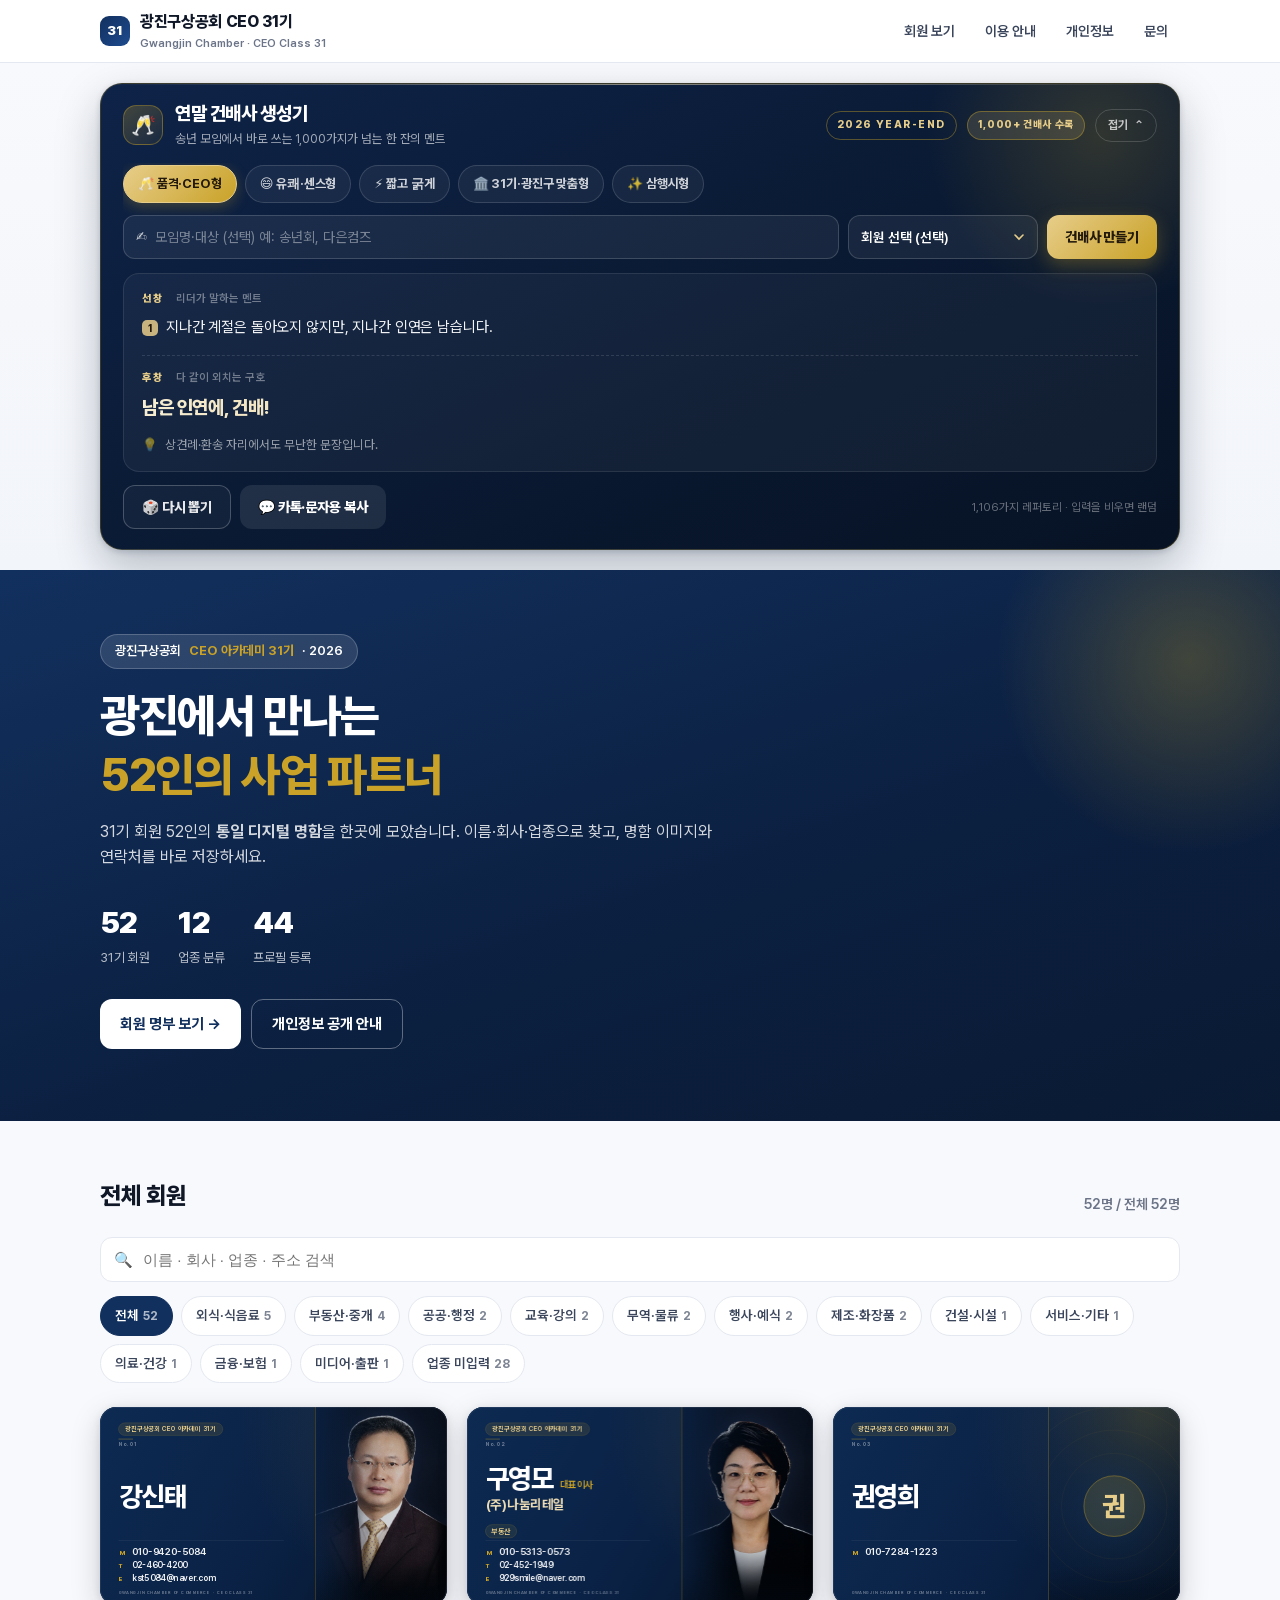
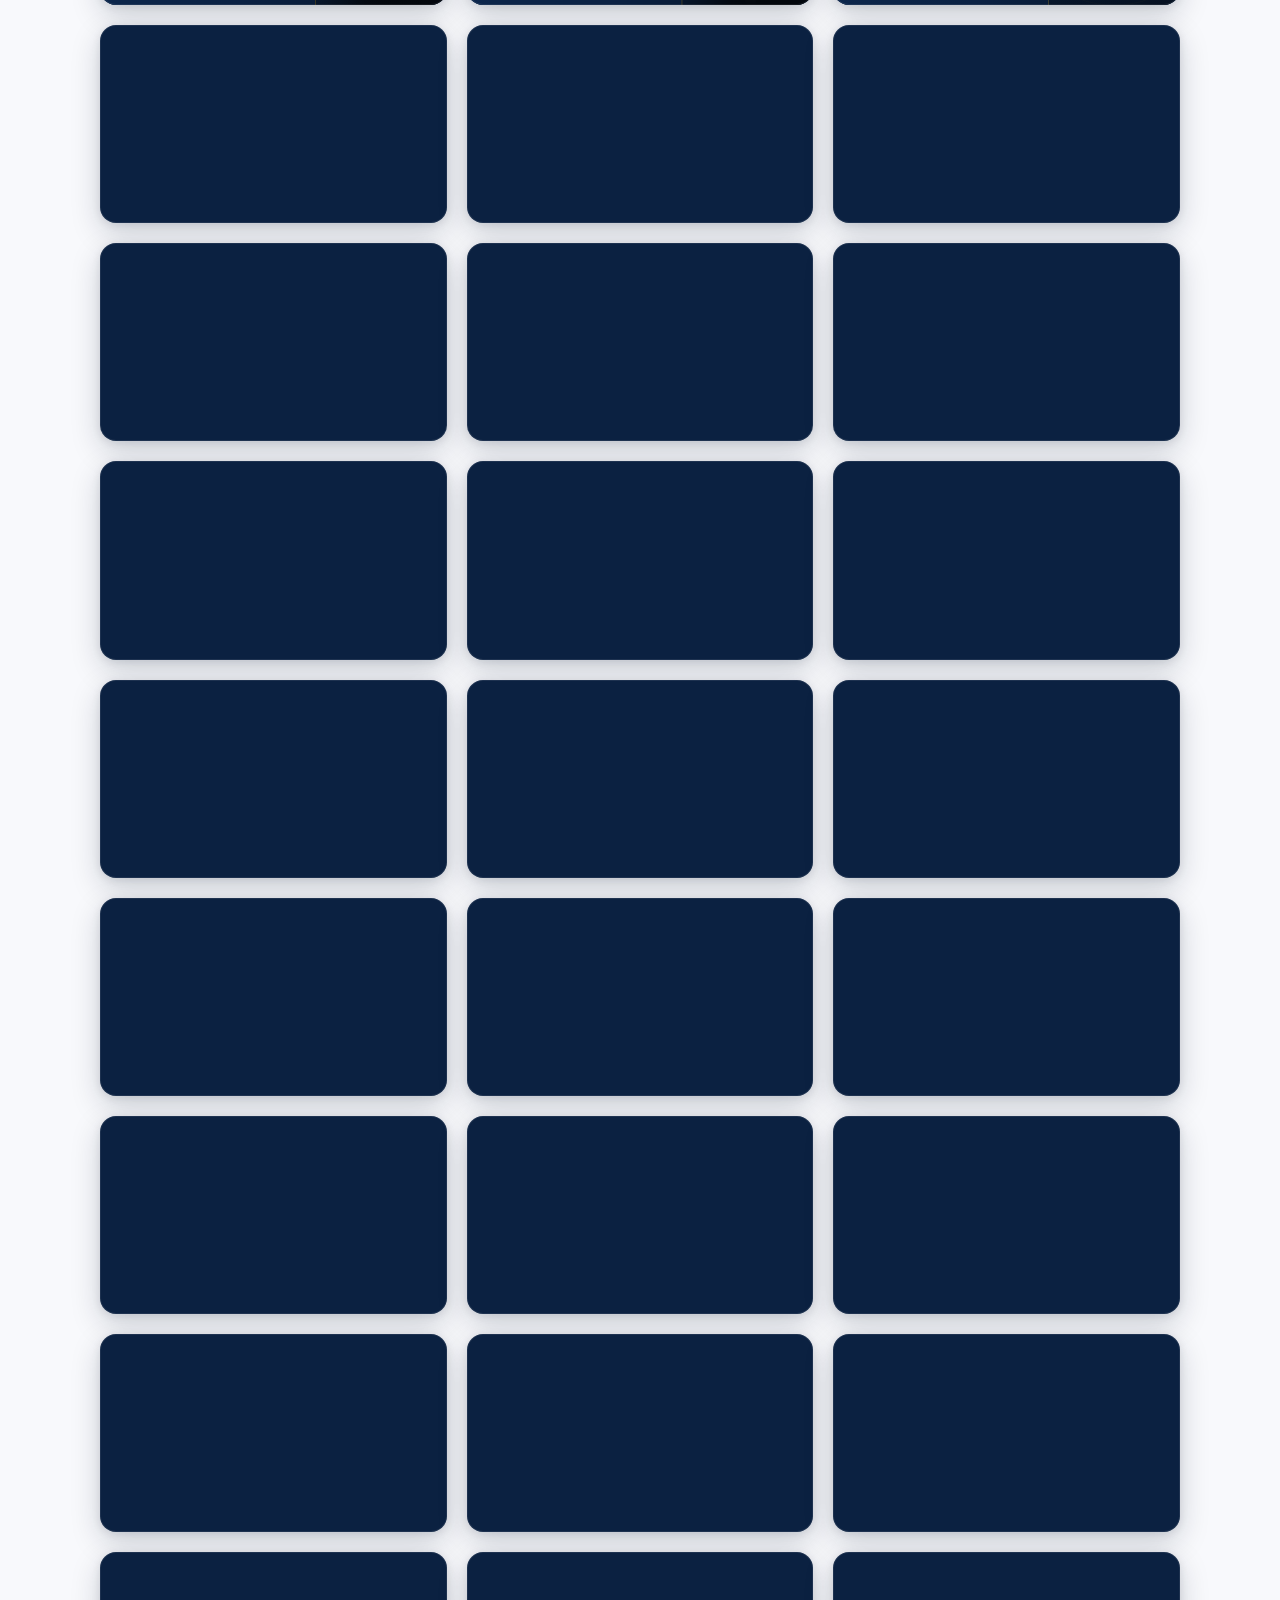
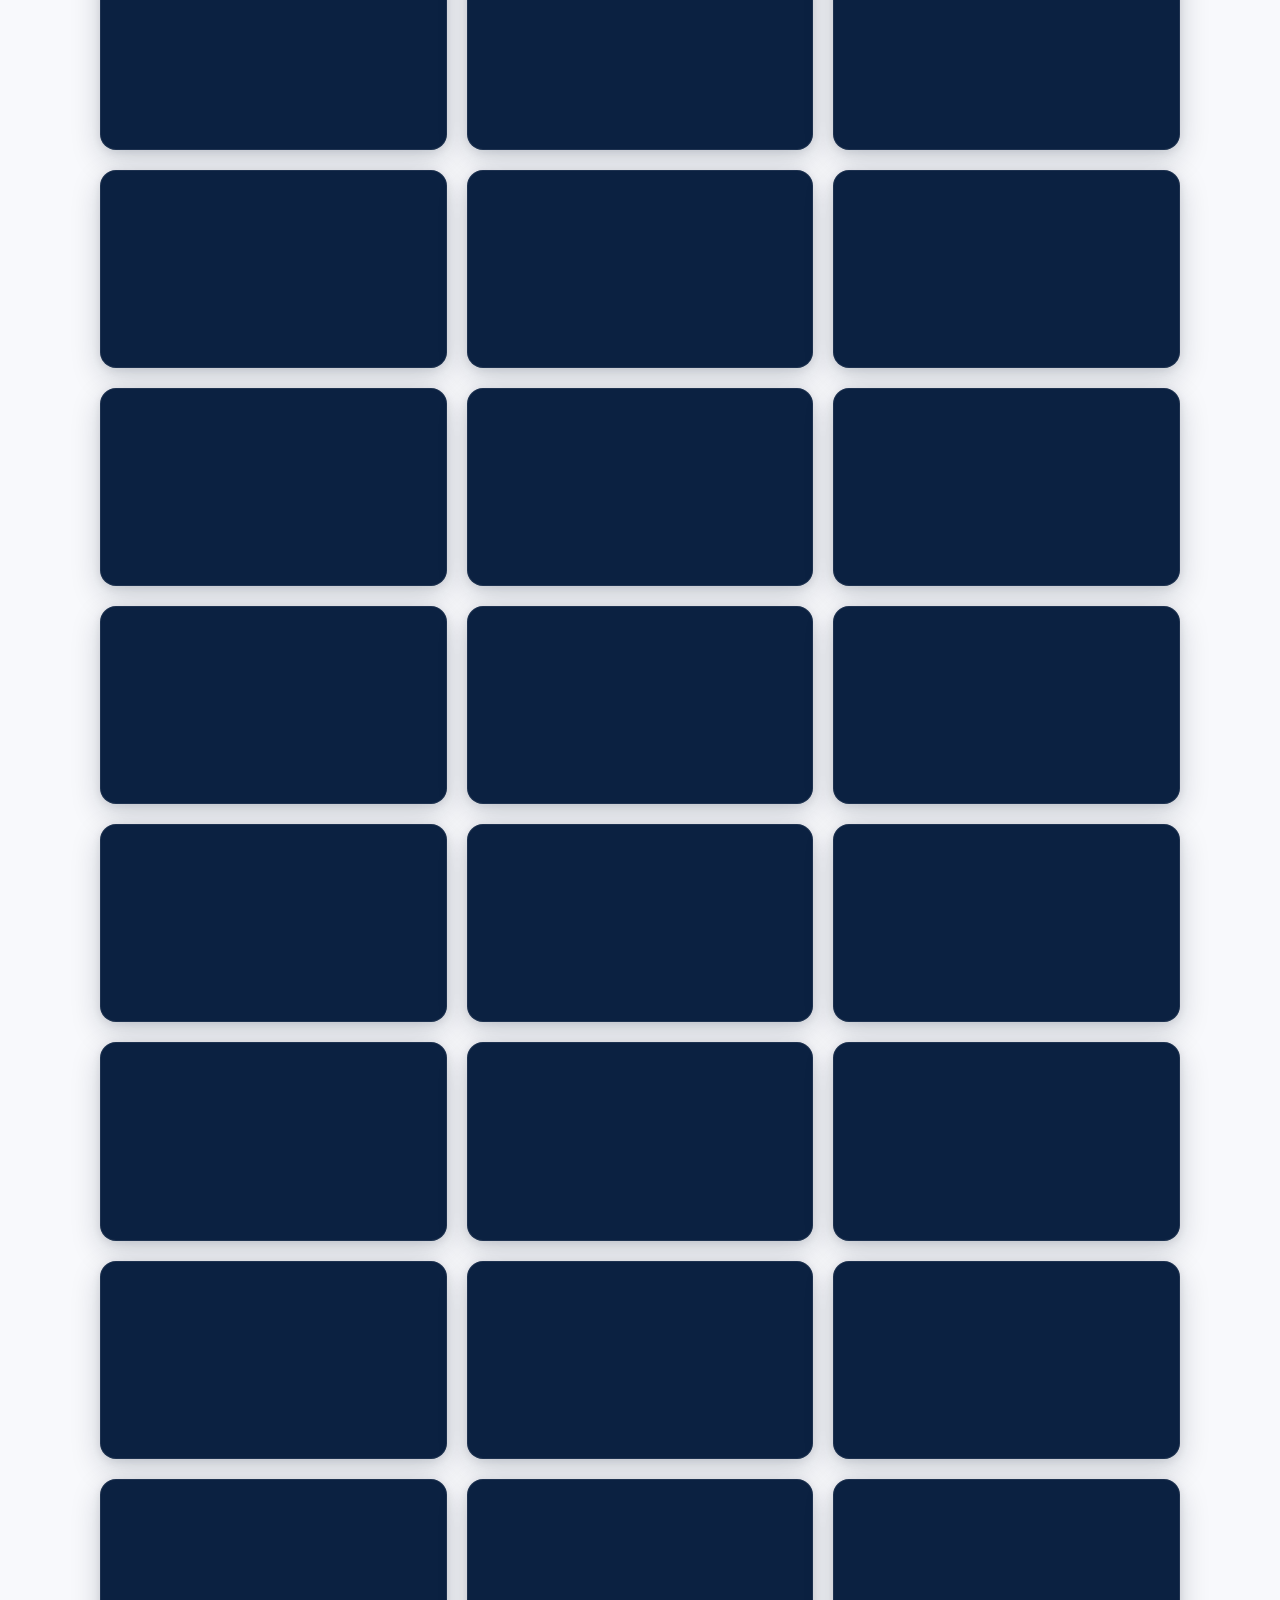
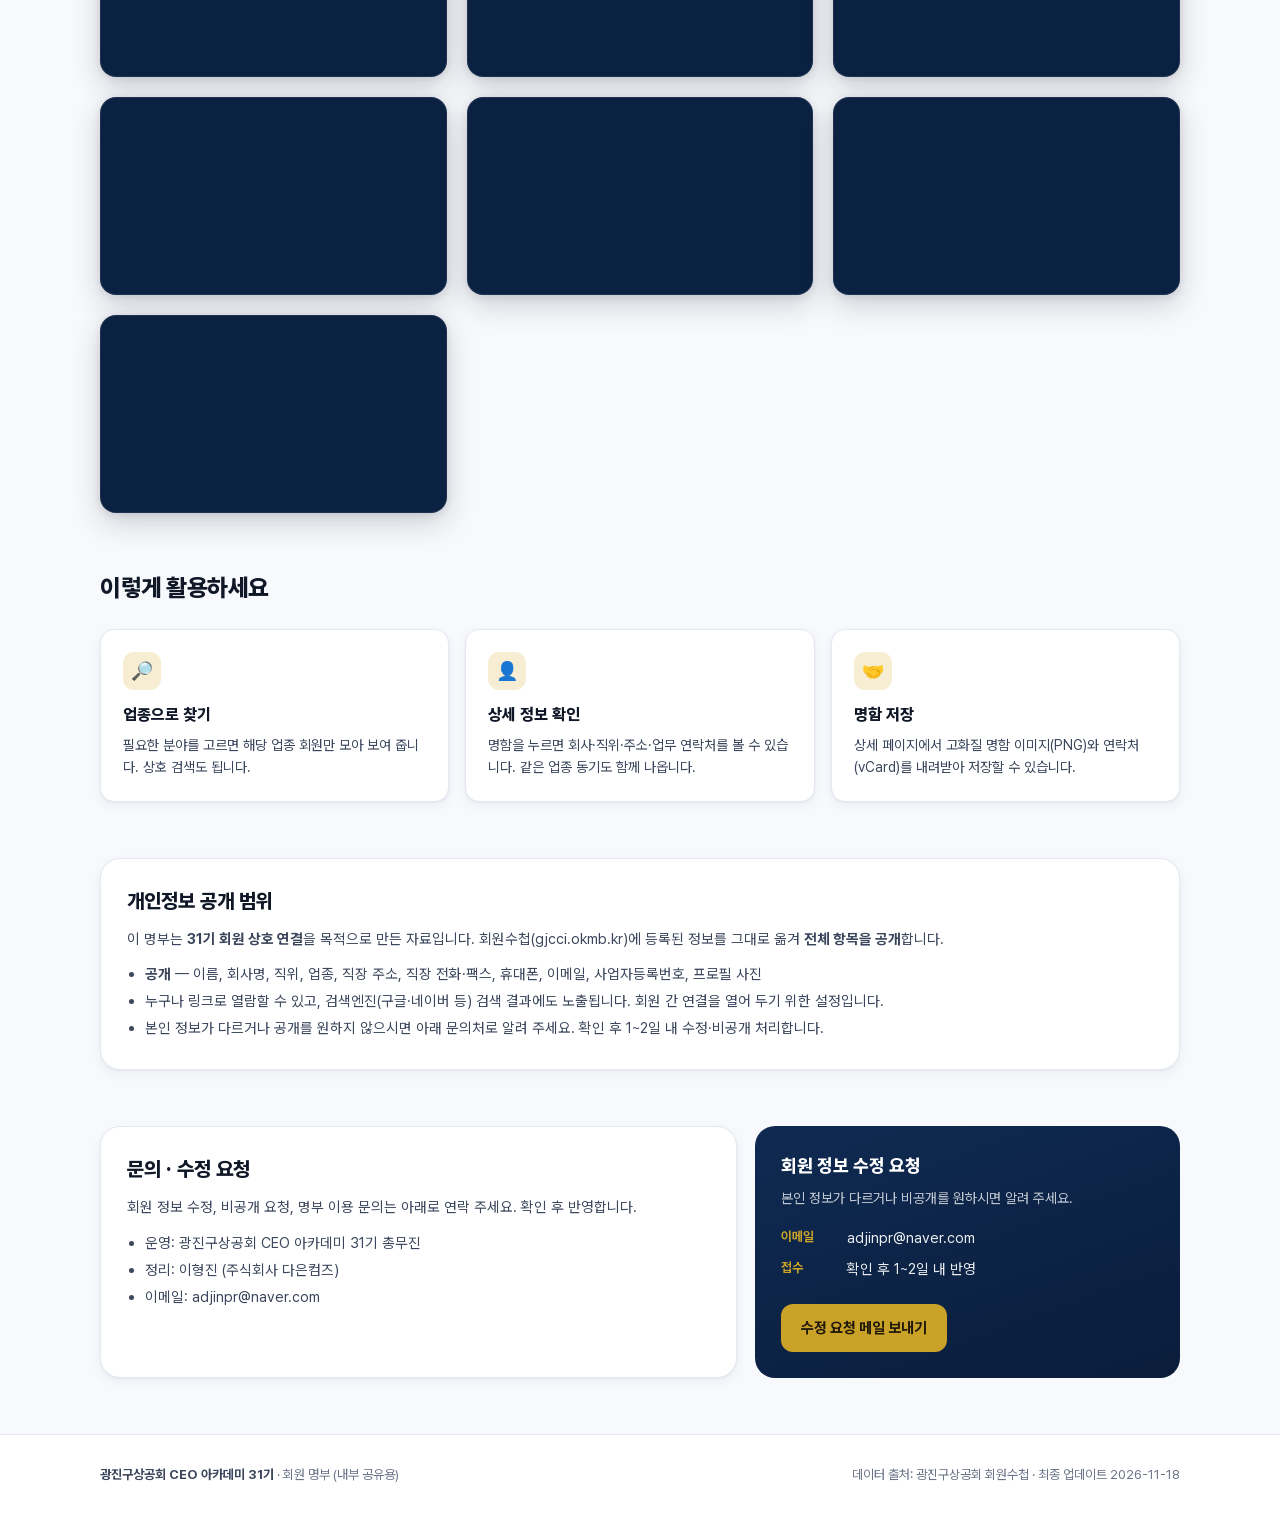
==== index.html @ 8fb91785 "건배사 1,106종: 모임명·회원명 템플릿 68종 보강, 입력 시 이름이 실제로 녹아들도록 선택 로직 개선" ====
<!DOCTYPE html>
<html lang="ko">
<head>
<meta charset="utf-8" />
<meta name="viewport" content="width=device-width, initial-scale=1" />
<title>광진구상공회 CEO 31기 회원 명부</title>
<meta name="description" content="광진구상공회 CEO 아카데미 31기 52인 회원 디지털 명함. 이름·회사·업종으로 사업 파트너를 찾고 명함 이미지·연락처를 저장하세요." />
<meta property="og:type" content="website" />
<meta property="og:title" content="광진구상공회 CEO 31기 회원 명부" />
<meta property="og:description" content="광진에서 만나는 52인의 사업 파트너 · 광진구상공회 CEO 아카데미 31기" />
<link rel="stylesheet" href="assets/css/style.css" />
<link rel="preload" href="assets/fonts/Pretendard-31.woff2" as="font" type="font/woff2" crossorigin />
</head>
<body>

<header class="topbar">
  <div class="container topbar-inner">
    <a class="brand" href="index.html">
      <span class="brand-mark">31</span>
      <span>광진구상공회 CEO 31기<small>Gwangjin Chamber · CEO Class 31</small></span>
    </a>
    <nav class="topnav">
      <a href="#members">회원 보기</a>
      <a href="#how">이용 안내</a>
      <a href="#privacy">개인정보</a>
      <a href="#contact">문의</a>
    </nav>
  </div>
</header>

<section class="gt-section" id="toastLab">
  <div class="container">
    <div class="gt-card">
      <div class="gt-top">
        <div class="gt-title">
          <span class="gt-ico" aria-hidden="true">🥂</span>
          <div>
            <h2>연말 건배사 생성기</h2>
            <p>송년 모임에서 바로 쓰는 1,000가지가 넘는 한 잔의 멘트</p>
          </div>
        </div>
        <div class="gt-top-right">
          <span class="gt-badge gt-badge-year">2026 YEAR-END</span>
          <span class="gt-badge gt-badge-count" id="gtBadge">1,000+ 건배사 수록</span>
          <button type="button" class="gt-toggle" id="gtToggle" aria-expanded="true" aria-controls="gtBody"><span>접기</span> ⌃</button>
        </div>
      </div>
      <div class="gt-body" id="gtBody">
        <div class="gt-chips" id="gtStyles" role="group" aria-label="건배사 스타일"></div>
        <div class="gt-form">
          <label class="gt-input">
            <span class="gt-ico-sm" aria-hidden="true">✍️</span>
            <input id="gtTarget" type="text" maxlength="24" placeholder="모임명·대상 (선택) 예: 송년회, 다은컴즈" />
          </label>
          <select id="gtMember" aria-label="회원 선택 (선택)"></select>
          <button type="button" class="gt-btn gt-btn-main" id="gtGo">건배사 만들기</button>
        </div>
        <div class="gt-result" id="gtResult" aria-live="polite"></div>
        <div class="gt-actions">
          <button type="button" class="gt-btn gt-btn-line" id="gtAgain">🎲 다시 뽑기</button>
          <button type="button" class="gt-btn gt-btn-ghost" id="gtCopy">💬 카톡·문자용 복사</button>
          <span class="gt-count">1,100+가지 레퍼토리 · 입력을 비우면 랜덤</span>
        </div>
      </div>
    </div>
  </div>
</section>

<section class="hero">
  <div class="container hero-inner">
    <div class="hero-badge">광진구상공회 <b>CEO 아카데미 31기</b> · 2026</div>
    <h1>광진에서 만나는<br /><em>52인의 사업 파트너</em></h1>
    <p class="lead">31기 회원 52인의 <b>통일 디지털 명함</b>을 한곳에 모았습니다. 이름·회사·업종으로 찾고, 명함 이미지와 연락처를 바로 저장하세요.</p>
    <div class="hero-stats">
      <div class="hero-stat"><div class="num" id="statTotal">52</div><div class="lab">31기 회원</div></div>
      <div class="hero-stat"><div class="num" id="statCats">12</div><div class="lab">업종 분류</div></div>
      <div class="hero-stat"><div class="num" id="statPhoto">44</div><div class="lab">프로필 등록</div></div>
    </div>
    <div class="hero-cta">
      <a class="btn btn-primary" href="#members">회원 명부 보기 →</a>
      <a class="btn btn-ghost" href="#privacy">개인정보 공개 안내</a>
    </div>
  </div>
</section>

<main>
  <section class="section" id="members">
    <div class="container">
      <div class="section-h">
        <h2>전체 회원</h2>
        <div class="meta" id="resultCount">52명</div>
      </div>
      <div class="tools">
        <div class="search-row">
          <div class="search-box">
            <span class="ico">🔍</span>
            <input id="search" type="search" placeholder="이름 · 회사 · 업종 · 주소 검색" autocomplete="off" />
          </div>
        </div>
        <div class="chips" id="cats"></div>
      </div>
      <div class="grid" id="grid"></div>
    </div>
  </section>

  <section class="section" id="how" style="padding-top:0">
    <div class="container">
      <div class="section-h"><h2>이렇게 활용하세요</h2></div>
      <div class="tiles">
        <div class="tile">
          <div class="ico">🔎</div>
          <h3>업종으로 찾기</h3>
          <p>필요한 분야를 고르면 해당 업종 회원만 모아 보여 줍니다. 상호 검색도 됩니다.</p>
        </div>
        <div class="tile">
          <div class="ico">👤</div>
          <h3>상세 정보 확인</h3>
          <p>명함을 누르면 회사·직위·주소·업무 연락처를 볼 수 있습니다. 같은 업종 동기도 함께 나옵니다.</p>
        </div>
        <div class="tile">
          <div class="ico">🤝</div>
          <h3>명함 저장</h3>
          <p>상세 페이지에서 고화질 명함 이미지(PNG)와 연락처(vCard)를 내려받아 저장할 수 있습니다.</p>
        </div>
      </div>
    </div>
  </section>

  <section class="section" id="privacy" style="padding-top:0">
    <div class="container">
      <div class="panel">
        <h2>개인정보 공개 범위</h2>
        <p>이 명부는 <b>31기 회원 상호 연결</b>을 목적으로 만든 자료입니다. 회원수첩(gjcci.okmb.kr)에 등록된 정보를 그대로 옮겨 <b>전체 항목을 공개</b>합니다.</p>
        <ul>
          <li><b>공개</b> — 이름, 회사명, 직위, 업종, 직장 주소, 직장 전화·팩스, 휴대폰, 이메일, 사업자등록번호, 프로필 사진</li>
          <li>누구나 링크로 열람할 수 있고, 검색엔진(구글·네이버 등) 검색 결과에도 노출됩니다. 회원 간 연결을 열어 두기 위한 설정입니다.</li>
          <li>본인 정보가 다르거나 공개를 원하지 않으시면 아래 문의처로 알려 주세요. 확인 후 1~2일 내 수정·비공개 처리합니다.</li>
        </ul>
      </div>
    </div>
  </section>

  <section class="section" id="contact" style="padding-top:0">
    <div class="container">
      <div class="contact-grid">
        <div class="panel">
          <h2>문의 · 수정 요청</h2>
          <p>회원 정보 수정, 비공개 요청, 명부 이용 문의는 아래로 연락 주세요. 확인 후 반영합니다.</p>
          <ul>
            <li>운영: 광진구상공회 CEO 아카데미 31기 총무진</li>
            <li>정리: 이형진 (주식회사 다은컴즈)</li>
            <li>이메일: <a href="mailto:adjinpr@naver.com?subject=%5B31%EA%B8%B0%20%ED%9A%8C%EC%9B%90%EB%AA%85%EB%B6%80%5D%20%EB%AC%B8%EC%9D%98">adjinpr@naver.com</a></li>
          </ul>
        </div>
        <div class="contact-card">
          <h3>회원 정보 수정 요청</h3>
          <div class="who">본인 정보가 다르거나 비공개를 원하시면 알려 주세요.</div>
          <div class="line"><b>이메일</b><span>adjinpr@naver.com</span></div>
          <div class="line"><b>접수</b><span>확인 후 1~2일 내 반영</span></div>
          <a class="btn btn-accent" style="margin-top:16px" href="mailto:adjinpr@naver.com?subject=%5B31%EA%B8%B0%20%ED%9A%8C%EC%9B%90%EB%AA%85%EB%B6%80%5D%20%EC%A0%95%EB%B3%B4%20%EC%88%98%EC%A0%95%20%EC%9A%94%EC%B2%AD">수정 요청 메일 보내기</a>
        </div>
      </div>
    </div>
  </section>
</main>

<footer class="footer">
  <div class="container footer-inner">
    <div><b>광진구상공회 CEO 아카데미 31기</b> · 회원 명부 (내부 공유용)</div>
    <div>데이터 출처: 광진구상공회 회원수첩 · 최종 업데이트 <span id="updatedAt">2026-11-18</span></div>
  </div>
</footer>

<script src="assets/js/card.js"></script>
<script src="assets/js/app.js"></script>
<script src="assets/js/toast-data.js"></script>
<script src="assets/js/toast.js"></script>
</body>
</html>
---- assets/css/style.css ----
@font-face{
  font-family:"Pretendard31";
  src:url("../fonts/Pretendard-31.woff2") format("woff2");
  font-weight:45 930;
  font-style:normal;
  font-display:swap;
}

:root{
  --brand:#12305E;          /* 광진 딥네이비 */
  --brand-2:#1E4B8F;
  --accent:#C9A227;         /* 골드 */
  --accent-soft:#F6EDD2;
  --ink:#101828;
  --ink-2:#3B465C;
  --ink-3:#6B7488;
  --line:#E4E8F0;
  --line-2:#F2F4F9;
  --bg:#F8F9FC;
  --white:#fff;
  --shadow-sm:0 1px 2px rgba(18,48,94,.05),0 4px 12px rgba(18,48,94,.05);
  --shadow-md:0 8px 28px rgba(18,48,94,.10),0 1px 4px rgba(18,48,94,.06);
  --shadow-card:0 10px 30px rgba(8,22,44,.18),0 2px 8px rgba(8,22,44,.10);
  --r-sm:8px;--r-md:14px;--r-lg:20px;--r-xl:28px;
}
*{box-sizing:border-box}
html,body{margin:0;padding:0}
body{
  font-family:"Pretendard31","Pretendard Variable","Pretendard",-apple-system,BlinkMacSystemFont,system-ui,Roboto,"Helvetica Neue",Arial,"Noto Sans KR",sans-serif;
  color:var(--ink);background:var(--bg);line-height:1.6;-webkit-font-smoothing:antialiased;
}
a{color:inherit;text-decoration:none}
button{font:inherit;cursor:pointer;border:none;background:none;color:inherit}
img{max-width:100%;display:block}
.container{max-width:1120px;margin:0 auto;padding:0 20px}
.sr-only{position:absolute;width:1px;height:1px;padding:0;margin:-1px;overflow:hidden;clip:rect(0,0,0,0);white-space:nowrap;border:0}

/* ── 상단 바 ─────────────────────────── */
.topbar{position:sticky;top:0;z-index:50;background:rgba(255,255,255,.9);
  backdrop-filter:saturate(160%) blur(12px);-webkit-backdrop-filter:saturate(160%) blur(12px);
  border-bottom:1px solid var(--line)}
.topbar-inner{display:flex;align-items:center;justify-content:space-between;height:62px;gap:16px}
.brand{display:flex;align-items:center;gap:10px;font-weight:800;letter-spacing:-.02em}
.brand-mark{width:30px;height:30px;border-radius:9px;background:linear-gradient(135deg,var(--brand),var(--brand-2));
  color:#fff;display:grid;place-items:center;font-size:13px;font-weight:900}
.brand small{display:block;font-size:11px;font-weight:600;color:var(--ink-3);letter-spacing:0}
.topnav{display:flex;gap:6px;font-size:14px;font-weight:600;color:var(--ink-2)}
.topnav a{padding:8px 12px;border-radius:999px}
.topnav a:hover{background:var(--line-2);color:var(--brand)}

/* ── 히어로 ──────────────────────────── */
.hero{background:linear-gradient(160deg,var(--brand) 0%,#0B1F3F 60%,#0A1A33 100%);color:#fff;position:relative;overflow:hidden}
.hero::after{content:"";position:absolute;right:-120px;top:-120px;width:420px;height:420px;border-radius:50%;
  background:radial-gradient(circle,rgba(201,162,39,.28),transparent 65%)}
.hero-inner{position:relative;padding-block:64px 72px}
.hero-badge{display:inline-flex;align-items:center;gap:8px;background:rgba(255,255,255,.12);
  border:1px solid rgba(255,255,255,.2);padding:6px 14px;border-radius:999px;font-size:13px;font-weight:600}
.hero-badge b{color:var(--accent)}
.hero h1{font-size:clamp(28px,4.4vw,46px);line-height:1.28;letter-spacing:-.03em;margin:18px 0 14px;font-weight:800}
.hero h1 em{font-style:normal;color:var(--accent)}
.hero p.lead{color:rgba(255,255,255,.82);font-size:16px;max-width:620px;margin:0 0 28px}
.hero-stats{display:flex;gap:28px;flex-wrap:wrap;margin-bottom:30px}
.hero-stat .num{font-size:30px;font-weight:900;letter-spacing:-.02em}
.hero-stat .lab{font-size:13px;color:rgba(255,255,255,.7);margin-top:2px}
.hero-cta{display:flex;gap:10px;flex-wrap:wrap}
.btn{display:inline-flex;align-items:center;justify-content:center;gap:8px;padding:12px 20px;border-radius:12px;font-weight:700;font-size:15px;transition:.15s}
.btn-primary{background:#fff;color:var(--brand)}
.btn-primary:hover{transform:translateY(-1px);box-shadow:var(--shadow-md)}
.btn-ghost{border:1px solid rgba(255,255,255,.34);color:#fff}
.btn-ghost:hover{background:rgba(255,255,255,.1)}
.btn-accent{background:var(--accent);color:#20180A}
.btn-accent:hover{filter:brightness(1.05);transform:translateY(-1px)}
.btn-navy{background:var(--brand);color:#fff}
.btn-navy:hover{background:var(--brand-2);transform:translateY(-1px)}
.btn-line{border:1px solid var(--line);background:#fff;color:var(--ink-2)}
.btn-line:hover{border-color:#C8D1E2;color:var(--brand)}
.btn[disabled]{opacity:.6;pointer-events:none}

/* ── 공통 섹션 ────────────────────────── */
.section{padding:56px 0}
.section-h{display:flex;align-items:flex-end;justify-content:space-between;gap:16px;margin-bottom:22px;flex-wrap:wrap}
.section-h h2{font-size:24px;letter-spacing:-.02em;margin:0;font-weight:800}
.section-h .meta{font-size:14px;color:var(--ink-3);font-weight:600}

/* ── 회원 목록 도구 ───────────────────── */
.tools{display:flex;flex-direction:column;gap:14px;margin-bottom:24px}
.search-row{display:flex;gap:10px;flex-wrap:wrap}
.search-box{flex:1;min-width:240px;position:relative}
.search-box input{width:100%;padding:13px 16px 13px 42px;border:1px solid var(--line);border-radius:12px;
  background:#fff;font-size:15px;outline:none}
.search-box input:focus{border-color:var(--brand-2);box-shadow:0 0 0 3px rgba(30,75,143,.12)}
.search-box .ico{position:absolute;left:14px;top:50%;transform:translateY(-50%);color:var(--ink-3);font-size:15px}
.chips{display:flex;gap:8px;flex-wrap:wrap}
.chip{padding:8px 14px;border-radius:999px;border:1px solid var(--line);background:#fff;font-size:13.5px;font-weight:600;color:var(--ink-2)}
.chip:hover{border-color:var(--brand-2);color:var(--brand)}
.chip.active{background:var(--brand);border-color:var(--brand);color:#fff}
.chip .cnt{opacity:.66;font-weight:700;margin-left:4px;font-size:12px}

/* ── 명함 목록 ────────────────────────── */
.grid{display:grid;grid-template-columns:repeat(auto-fill,minmax(330px,1fr));gap:20px}
.biz-card{display:block;position:relative;border-radius:16px;overflow:hidden;
  box-shadow:var(--shadow-card);transition:transform .18s ease,box-shadow .18s ease;
  background:#0B2141;isolation:isolate}
.biz-card:hover{transform:translateY(-4px);box-shadow:0 18px 40px rgba(8,22,44,.26),0 3px 10px rgba(8,22,44,.14)}
.biz-card:focus-visible{outline:3px solid var(--accent);outline-offset:3px}
.biz-card canvas{display:block;width:100%;height:auto;aspect-ratio:1050/600}
.biz-card::after{content:"";position:absolute;inset:0;border-radius:16px;
  box-shadow:inset 0 0 0 1px rgba(255,255,255,.08);pointer-events:none}
.biz-card .peek{position:absolute;right:12px;top:12px;width:26px;height:26px;border-radius:50%;
  display:grid;place-items:center;font-size:12px;color:rgba(255,255,255,.9);
  background:rgba(8,20,38,.45);border:1px solid rgba(255,255,255,.18);
  opacity:0;transition:.18s;pointer-events:none}
.biz-card:hover .peek{opacity:1}
@media (hover:none){.biz-card .peek{display:none}}
.empty{padding:48px 16px;text-align:center;color:var(--ink-3);border:1px dashed var(--line);border-radius:var(--r-md);background:#fff}

/* ── 안내 카드 3종 ───────────────────── */
.tiles{display:grid;grid-template-columns:repeat(auto-fit,minmax(240px,1fr));gap:16px}
.tile{background:#fff;border:1px solid var(--line);border-radius:var(--r-md);padding:22px;box-shadow:var(--shadow-sm)}
.tile .ico{width:38px;height:38px;border-radius:11px;background:var(--accent-soft);color:#7A5C0C;display:grid;place-items:center;font-size:18px;margin-bottom:12px}
.tile h3{margin:0 0 6px;font-size:16px;font-weight:800}
.tile p{margin:0;font-size:14px;color:var(--ink-2)}

/* ── 개인정보/문의 ───────────────────── */
.panel{background:#fff;border:1px solid var(--line);border-radius:var(--r-lg);padding:26px;box-shadow:var(--shadow-sm)}
.panel h2{margin:0 0 10px;font-size:20px;font-weight:800}
.panel p{color:var(--ink-2);font-size:14.5px;margin:0 0 12px}
.panel ul{margin:0;padding-left:18px;color:var(--ink-2);font-size:14.5px}
.panel ul li{margin:4px 0}
.contact-grid{display:grid;grid-template-columns:1.2fr .8fr;gap:18px}
.contact-card{background:linear-gradient(160deg,#0F2A52,#0A1D3B);color:#fff;border-radius:var(--r-lg);padding:26px}
.contact-card h3{margin:0 0 6px;font-size:18px;font-weight:800}
.contact-card .who{color:rgba(255,255,255,.75);font-size:14px;margin-bottom:16px}
.contact-card .line{display:flex;gap:10px;align-items:center;font-size:14.5px;margin:8px 0;color:rgba(255,255,255,.92)}
.contact-card .line b{color:var(--accent);font-weight:700;min-width:56px;font-size:13px}

/* ── 푸터 ────────────────────────────── */
.footer{border-top:1px solid var(--line);background:#fff;padding:30px 0 46px;color:var(--ink-3);font-size:13px}
.footer-inner{display:flex;justify-content:space-between;gap:16px;flex-wrap:wrap;align-items:center}
.footer b{color:var(--ink-2)}

/* ── 회원 상세 ───────────────────────── */
.member-head{padding:28px 0 0}
.back-link{display:inline-flex;align-items:center;gap:6px;font-size:14px;font-weight:700;color:var(--ink-2)}
.back-link:hover{color:var(--brand)}

.card-stage{background:linear-gradient(160deg,#EEF2F9,#E3E9F4);border:1px solid var(--line);
  border-radius:var(--r-xl);padding:clamp(14px,3vw,30px);margin:18px 0 0;box-shadow:var(--shadow-sm);
  display:grid;place-items:center}
.card-stage-inner{width:100%;max-width:780px;position:relative;border-radius:16px;overflow:hidden;
  box-shadow:0 18px 50px rgba(8,22,44,.28);cursor:zoom-in}
.card-stage-inner canvas{display:block;width:100%;height:auto;aspect-ratio:1050/600}
.card-stage-inner:focus-visible{outline:3px solid var(--accent);outline-offset:4px}
.card-hint{margin:10px 0 0;text-align:center;font-size:12.5px;color:var(--ink-3)}

.card-actions{display:flex;gap:10px;flex-wrap:wrap;justify-content:center;margin:18px 0 0}
.card-actions .btn{min-width:190px}
.card-actions .btn-primary{background:var(--brand);color:#fff}
.card-actions .btn-primary:hover{background:var(--brand-2)}
.card-actions .btn-accent{background:var(--accent);color:#20180A}

.member-title-row{display:flex;align-items:center;gap:12px;flex-wrap:wrap;margin-top:22px}
.member-title-row h1{margin:0;font-size:26px;letter-spacing:-.02em;font-weight:800}
.member-title-row .sub{color:var(--ink-3);font-size:14px;font-weight:600}
.tag-row{display:flex;gap:8px;flex-wrap:wrap;margin-top:10px}
.badge{font-size:11.5px;font-weight:700;padding:4px 9px;border-radius:8px;background:var(--accent-soft);color:#7A5C0C}
.badge.muted{background:var(--line-2);color:var(--ink-3)}

.detail-body{display:flex;flex-direction:column;gap:18px;padding:22px 0 10px}
.info-table{background:#fff;border:1px solid var(--line);border-radius:var(--r-lg);overflow:hidden;box-shadow:var(--shadow-sm)}
.info-row{display:grid;grid-template-columns:130px 1fr;border-bottom:1px solid var(--line-2)}
.info-row:last-child{border-bottom:none}
.info-row .k{background:#FBFCFE;padding:14px 18px;font-size:13.5px;font-weight:700;color:var(--ink-2)}
.info-row .v{padding:14px 18px;font-size:14.5px;color:var(--ink);word-break:break-all}
.info-row .v a{color:var(--brand-2);font-weight:600}
.masked{color:var(--ink-3);font-style:normal}
.locked-note{font-size:12.5px;color:var(--ink-3);margin-top:6px}
.mini-grid{display:grid;grid-template-columns:repeat(auto-fill,minmax(190px,1fr));gap:12px}
.mini-card{display:flex;gap:10px;align-items:center;background:#fff;border:1px solid var(--line);border-radius:12px;padding:10px;box-shadow:var(--shadow-sm);transition:.15s}
.mini-card:hover{border-color:#C8D1E2;transform:translateY(-2px)}
.mini-photo{width:46px;height:58px;border-radius:8px;overflow:hidden;background:#E7ECF5;flex:0 0 auto;display:grid;place-items:center;font-weight:800;color:var(--brand)}
.mini-photo img{width:100%;height:100%;object-fit:cover;object-position:top center}
.mini-card .nm{font-size:14px;font-weight:700}
.mini-card .bs{font-size:12px;color:var(--ink-3)}

/* 명함 확대 보기 */
.lightbox{position:fixed;inset:0;z-index:200;background:rgba(4,10,20,.86);
  display:none;place-items:center;padding:20px;backdrop-filter:blur(4px)}
.lightbox.on{display:grid}
.lightbox img{max-width:min(1100px,96vw);max-height:88vh;border-radius:14px;box-shadow:0 30px 80px rgba(0,0,0,.5)}
.lightbox .lb-close{position:absolute;top:16px;right:18px;width:42px;height:42px;border-radius:50%;
  background:rgba(255,255,255,.14);color:#fff;font-size:20px;display:grid;place-items:center}
.lightbox .lb-dl{position:absolute;bottom:22px;left:50%;transform:translateX(-50%)}

/* 토스트 */
.toast{position:fixed;left:50%;bottom:28px;transform:translate(-50%,20px);z-index:300;
  background:#0F2A52;color:#fff;padding:12px 18px;border-radius:12px;font-size:14px;font-weight:600;
  box-shadow:0 12px 30px rgba(0,0,0,.25);opacity:0;pointer-events:none;transition:.22s}
.toast.on{opacity:1;transform:translate(-50%,0)}

@media (max-width:820px){
  .contact-grid{grid-template-columns:1fr}
  .hero-inner{padding-block:44px 52px}
  .info-row{grid-template-columns:104px 1fr}
  .topnav{display:none}
  .grid{grid-template-columns:1fr;gap:14px}
  .card-actions .btn{flex:1 1 100%;min-width:0}
  .section{padding:44px 0}
}
@media (max-width:560px){
  .card-actions{gap:8px}
  .card-actions .btn{flex:1 1 calc(50% - 4px);min-width:0;font-size:14px;padding:13px 8px}
  .card-actions #btnCopy{flex:1 1 100%}
  .card-actions .x{display:none}
  .card-stage{padding:12px;border-radius:22px}
  .card-hint{font-size:12px}
}
@media (min-width:560px) and (max-width:819px){
  .grid{grid-template-columns:repeat(2,minmax(0,1fr))}
}

/* ── 연말 건배사 생성기 ───────────────── */
.gt-section{background:linear-gradient(180deg,#F8F9FC 0%,#F2F5FA 100%);padding:20px 0 20px}
.gt-card{position:relative;border-radius:22px;overflow:hidden;color:#fff;
  background:linear-gradient(155deg,#0E2348 0%,#0A1A33 52%,#071224 100%);
  border:1px solid rgba(201,162,39,.26);
  box-shadow:0 18px 44px rgba(8,22,44,.26),0 2px 6px rgba(8,22,44,.16)}
.gt-card::before{content:"";position:absolute;right:-110px;top:-140px;width:380px;height:380px;border-radius:50%;
  background:radial-gradient(circle,rgba(201,162,39,.20),transparent 64%);pointer-events:none}
.gt-card::after{content:"";position:absolute;left:0;right:0;top:0;height:1px;
  background:linear-gradient(90deg,transparent,rgba(240,223,182,.55),transparent);pointer-events:none}
.gt-top{position:relative;display:flex;align-items:center;justify-content:space-between;gap:14px;padding:18px 22px 14px}
.gt-title{display:flex;align-items:center;gap:12px;min-width:0}
.gt-ico{width:40px;height:40px;border-radius:13px;display:grid;place-items:center;font-size:20px;flex:none;
  background:linear-gradient(140deg,rgba(201,162,39,.28),rgba(201,162,39,.06));
  border:1px solid rgba(201,162,39,.4)}
.gt-title h2{margin:0;font-size:19px;font-weight:800;letter-spacing:-.02em;line-height:1.3}
.gt-title p{margin:2px 0 0;font-size:12.5px;color:rgba(255,255,255,.62);letter-spacing:-.01em}
.gt-top-right{display:flex;align-items:center;gap:10px;flex:none}
.gt-badge{font-size:10.5px;font-weight:800;letter-spacing:.14em;color:#E7CD8A;
  border:1px solid rgba(201,162,39,.42);border-radius:999px;padding:5px 10px;white-space:nowrap}
.gt-badge-count{background:rgba(231,205,138,.14);letter-spacing:.06em}
.gt-loading{margin:0;font-size:13.5px;color:rgba(255,255,255,.6)}
.gt-toggle{display:inline-flex;align-items:center;gap:6px;font-size:12px;font-weight:700;color:rgba(255,255,255,.72);
  border:1px solid rgba(255,255,255,.16);border-radius:999px;padding:6px 12px;transition:.15s}
.gt-toggle:hover{background:rgba(255,255,255,.08);color:#fff}
.gt-body{position:relative;padding:0 22px 20px;overflow:hidden;transition:max-height .3s ease}
.gt-chips{display:flex;gap:8px;overflow-x:auto;padding:2px 0 12px;scrollbar-width:none}
.gt-chips::-webkit-scrollbar{display:none}
.gt-chip{flex:none;font-size:13px;font-weight:700;letter-spacing:-.01em;color:rgba(255,255,255,.8);
  background:rgba(255,255,255,.05);border:1px solid rgba(255,255,255,.14);border-radius:999px;padding:8px 14px;transition:.15s}
.gt-chip:hover{background:rgba(255,255,255,.11);color:#fff;border-color:rgba(201,162,39,.4)}
.gt-chip.on{background:linear-gradient(135deg,#E7CD8A,#C9A227);color:#22190A;border-color:#E7CD8A;
  box-shadow:0 4px 14px rgba(201,162,39,.28)}
.gt-form{display:grid;grid-template-columns:minmax(0,1fr) 190px auto;gap:9px;margin-bottom:14px}
.gt-input{position:relative;display:flex;align-items:center;gap:8px;background:rgba(255,255,255,.06);
  border:1px solid rgba(255,255,255,.16);border-radius:12px;padding:0 12px;transition:.15s}
.gt-input:focus-within{border-color:rgba(201,162,39,.65);background:rgba(255,255,255,.09)}
.gt-ico-sm{font-size:13px;opacity:.8}
.gt-input input{flex:1;min-width:0;background:none;border:0;outline:0;color:#fff;font-size:14px;padding:12px 0;font-family:inherit}
.gt-input input::placeholder{color:rgba(255,255,255,.42)}
.gt-form select{font-family:inherit;font-size:13.5px;font-weight:600;color:#fff;background:rgba(255,255,255,.06);
  border:1px solid rgba(255,255,255,.16);border-radius:12px;padding:0 12px;height:44px;outline:0;
  appearance:none;-webkit-appearance:none;
  background-image:url("data:image/svg+xml;utf8,<svg xmlns='http://www.w3.org/2000/svg' width='12' height='12' viewBox='0 0 12 12'><path d='M2 4l4 4 4-4' stroke='%23E7CD8A' stroke-width='1.6' fill='none' stroke-linecap='round'/></svg>");
  background-repeat:no-repeat;background-position:right 12px center;padding-right:30px}
.gt-form select option{background:#0C1D39;color:#fff}
.gt-btn{display:inline-flex;align-items:center;justify-content:center;gap:7px;height:44px;padding:0 18px;
  border-radius:12px;font-size:14px;font-weight:800;letter-spacing:-.01em;transition:.15s;white-space:nowrap}
.gt-btn-main{background:linear-gradient(135deg,#E7CD8A,#C9A227);color:#22190A;box-shadow:0 6px 18px rgba(201,162,39,.3)}
.gt-btn-main:hover{filter:brightness(1.04);transform:translateY(-1px)}
.gt-btn-line{border:1px solid rgba(255,255,255,.22);color:rgba(255,255,255,.9);background:rgba(255,255,255,.04)}
.gt-btn-line:hover{background:rgba(255,255,255,.1)}
.gt-btn-ghost{background:rgba(255,255,255,.09);color:#fff}
.gt-btn-ghost:hover{background:rgba(255,255,255,.15)}
.gt-result{background:rgba(255,255,255,.045);border:1px solid rgba(255,255,255,.09);border-radius:16px;padding:16px 18px}
.gt-result.is-new{animation:gtIn .38s ease}
@keyframes gtIn{from{opacity:0;transform:translateY(6px)}to{opacity:1;transform:none}}
.gt-block + .gt-block{margin-top:14px;padding-top:13px;border-top:1px dashed rgba(255,255,255,.12)}
.gt-lab{font-size:10.5px;font-weight:900;letter-spacing:.18em;color:#E7CD8A;margin-bottom:7px}
.gt-lab span{font-weight:600;letter-spacing:0;color:rgba(255,255,255,.4);margin-left:8px;font-size:11px}
.gt-line{margin:0 0 4px;font-size:15px;line-height:1.7;color:rgba(255,255,255,.94);letter-spacing:-.01em;display:flex;gap:8px}
.gt-n{flex:none;width:16px;height:16px;margin-top:5px;border-radius:5px;font-size:10px;font-weight:800;color:#22190A;
  background:rgba(231,205,138,.85);display:grid;place-items:center}
.gt-chorus{margin:0;font-size:19px;font-weight:800;line-height:1.5;letter-spacing:-.02em;
  background:linear-gradient(100deg,#F6EDD2,#E7CD8A 55%,#C9A227);-webkit-background-clip:text;background-clip:text;color:transparent}
.gt-tip{margin:13px 0 0;font-size:12.5px;line-height:1.6;color:rgba(255,255,255,.56);display:flex;gap:7px}
.gt-tip span{flex:none;opacity:.85}
.gt-actions{display:flex;align-items:center;gap:9px;flex-wrap:wrap;margin-top:13px}
.gt-count{font-size:11.5px;color:rgba(255,255,255,.38);margin-left:auto}
.gt-snack{position:fixed;left:50%;bottom:28px;transform:translate(-50%,16px);z-index:9999;
  background:rgba(10,22,44,.96);color:#fff;font-size:13.5px;font-weight:600;padding:11px 18px;border-radius:999px;
  border:1px solid rgba(201,162,39,.4);box-shadow:0 12px 30px rgba(4,10,22,.4);opacity:0;pointer-events:none;transition:.22s}
.gt-snack.on{opacity:1;transform:translate(-50%,0)}
.gt-section.closed .gt-body{max-height:0!important;padding-bottom:0}

@media (max-width:860px){
  .gt-form{grid-template-columns:1fr auto}
  .gt-input{grid-column:1/-1}
  .gt-form select{height:42px}
  .gt-btn-main{height:42px;padding:0 16px}
}
@media (max-width:520px){
  .gt-section{padding:14px 0 16px}
  .gt-card{border-radius:18px}
  .gt-top{padding:15px 16px 12px;align-items:flex-start}
  .gt-ico{width:36px;height:36px;font-size:18px;border-radius:11px}
  .gt-title h2{font-size:17px}
  .gt-title p{font-size:11.5px}
  .gt-badge-year{display:none}
  .gt-badge-count{display:none}
  .gt-count{display:block;width:100%;margin:2px 0 0;font-size:11px;text-align:center;color:rgba(255,255,255,.45)}
  .gt-body{padding:0 16px 16px}
  .gt-chip{font-size:12px;padding:7px 12px}
  .gt-form{grid-template-columns:1fr;gap:8px}
  .gt-form select{width:100%}
  .gt-btn-main{width:100%}
  .gt-line{font-size:14.2px}
  .gt-tip{display:-webkit-box;-webkit-line-clamp:2;-webkit-box-orient:vertical;overflow:hidden;font-size:12px}
  .gt-lab span{display:none}
  .gt-chorus{font-size:17.5px}
  .gt-result{padding:14px}
  .gt-actions .gt-btn{flex:1}
}
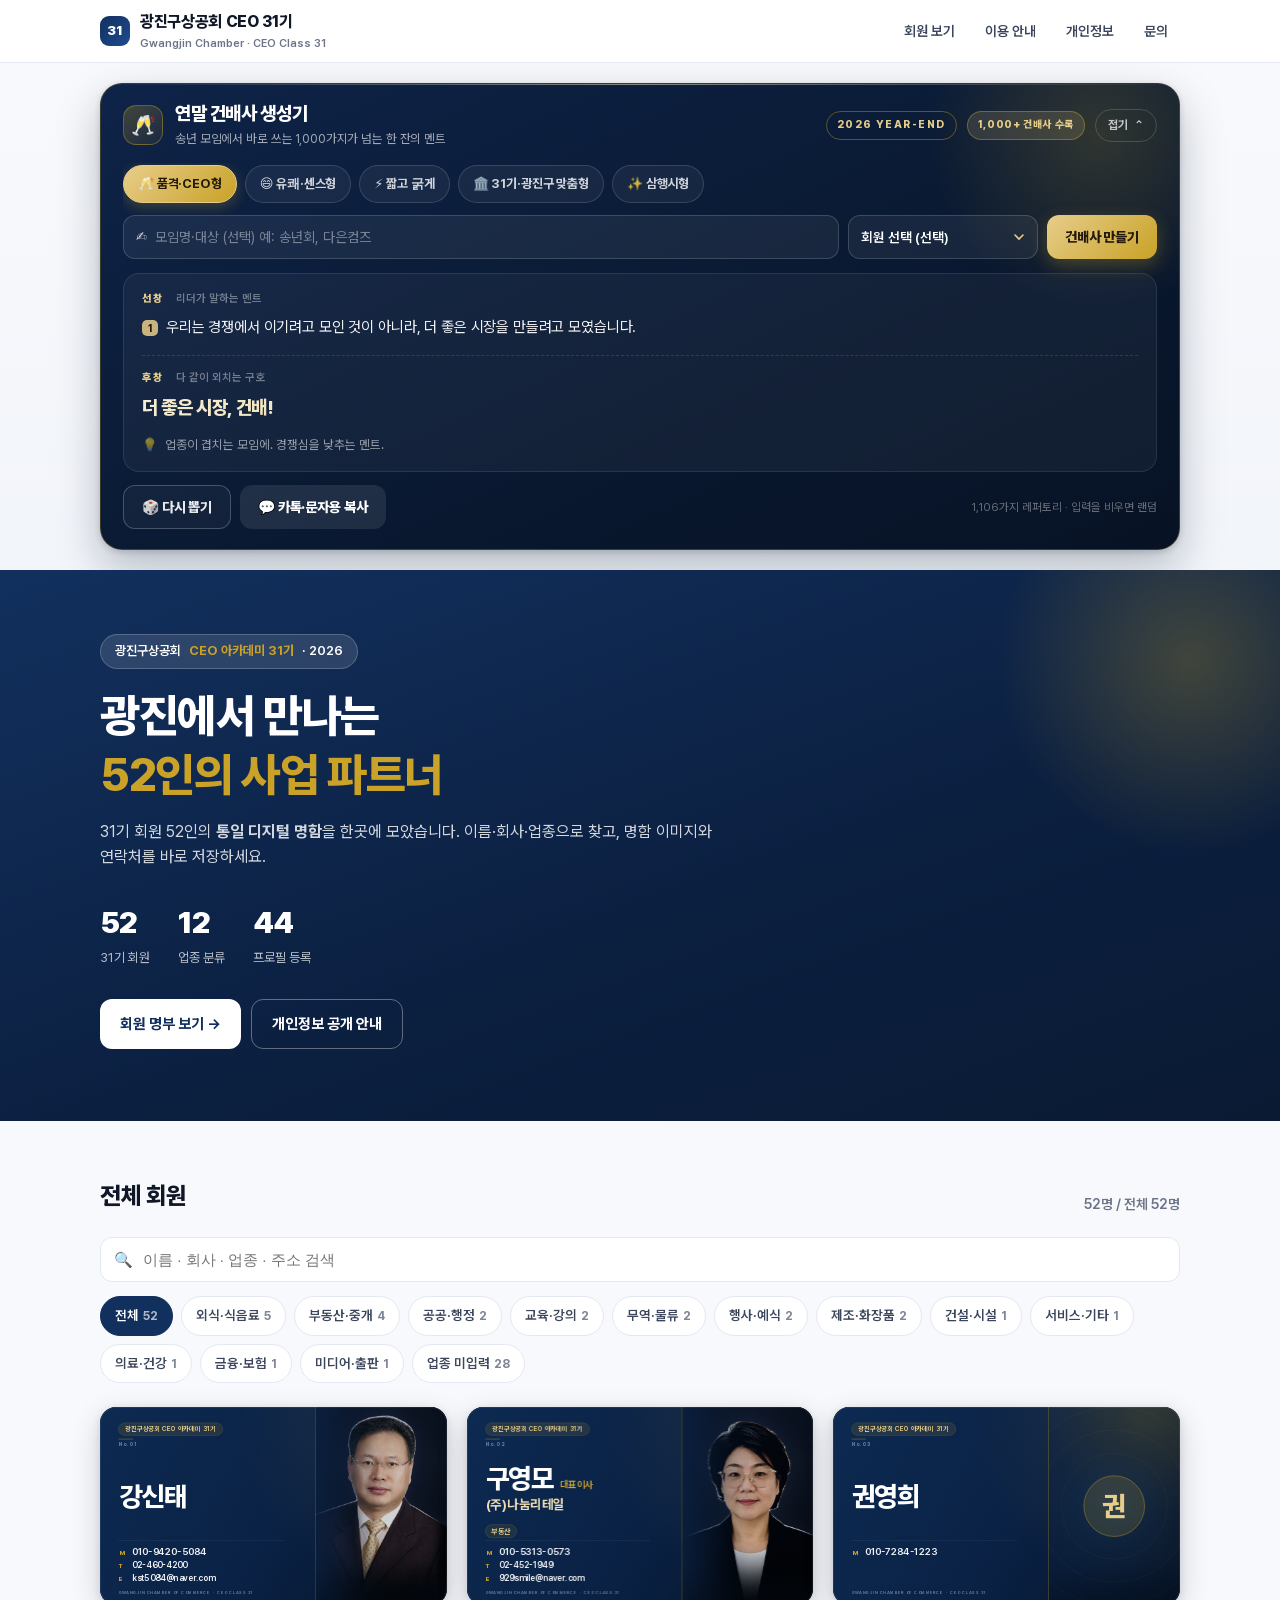
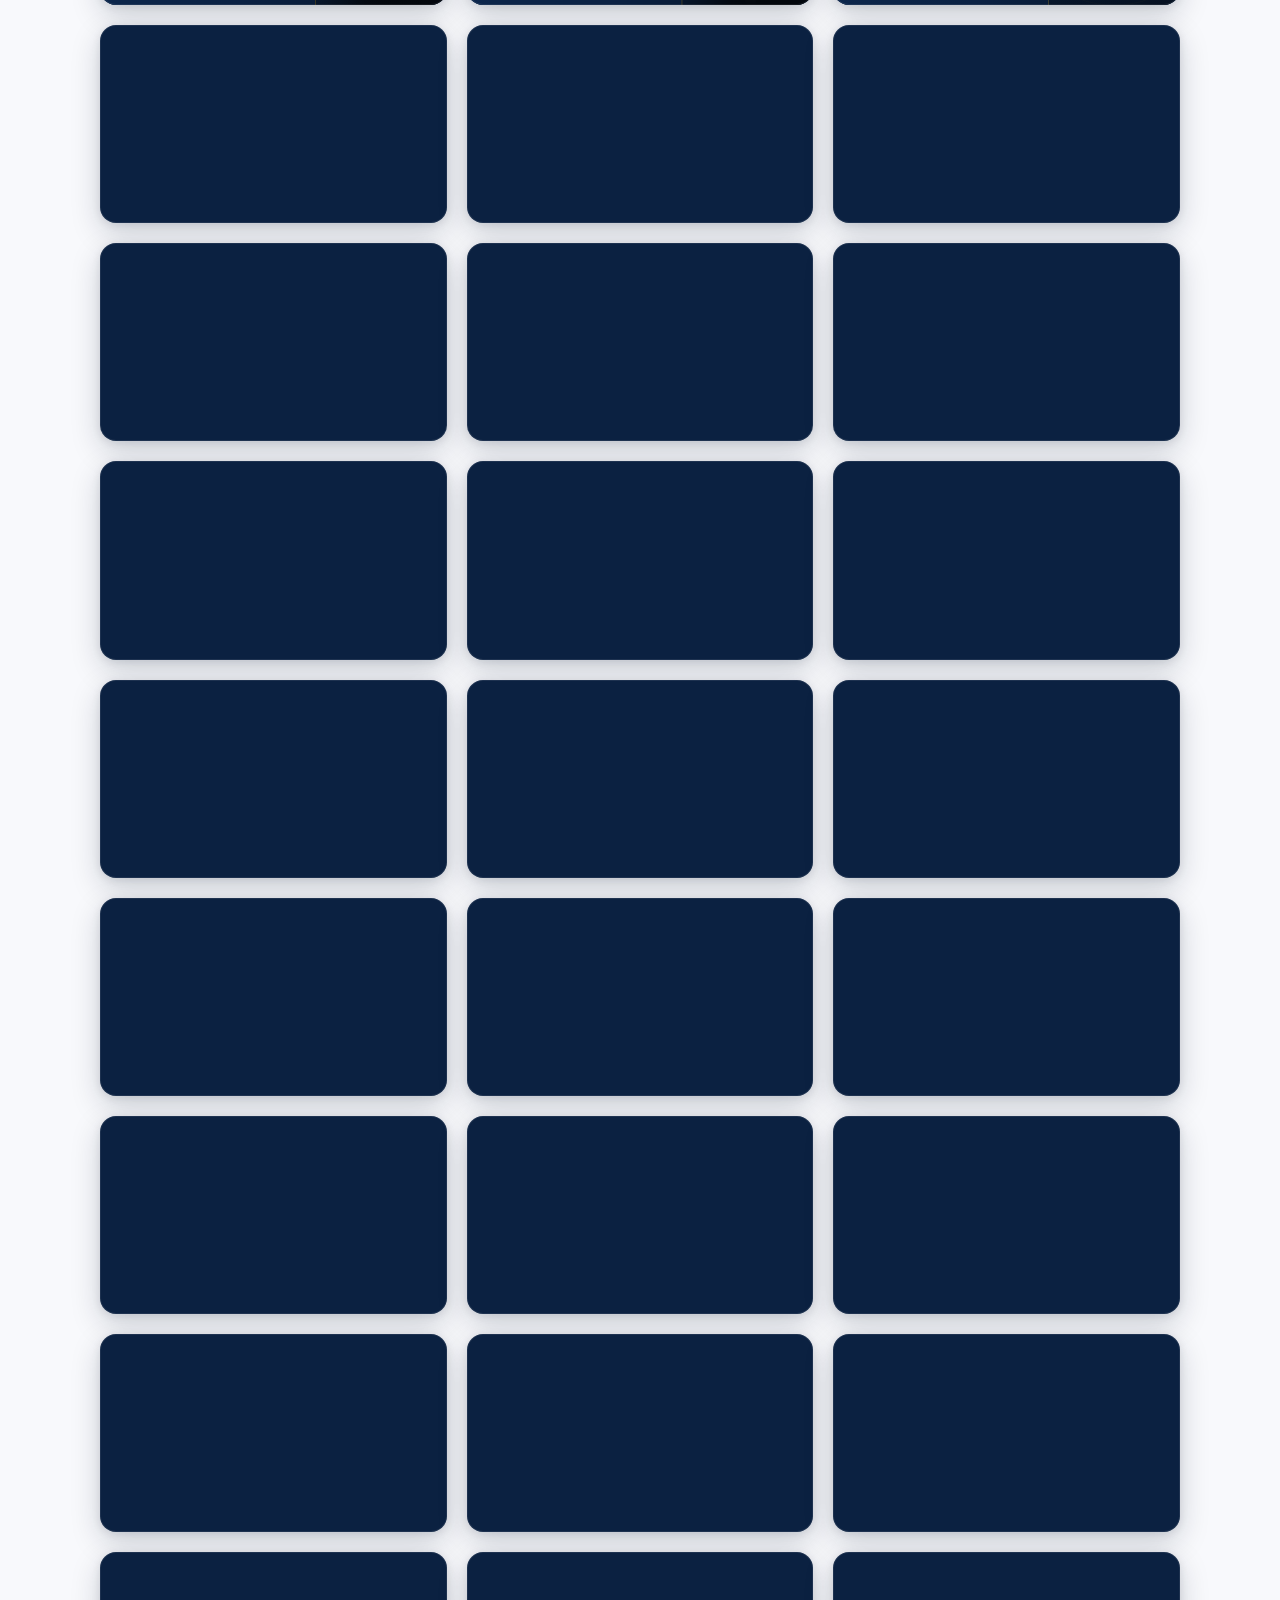
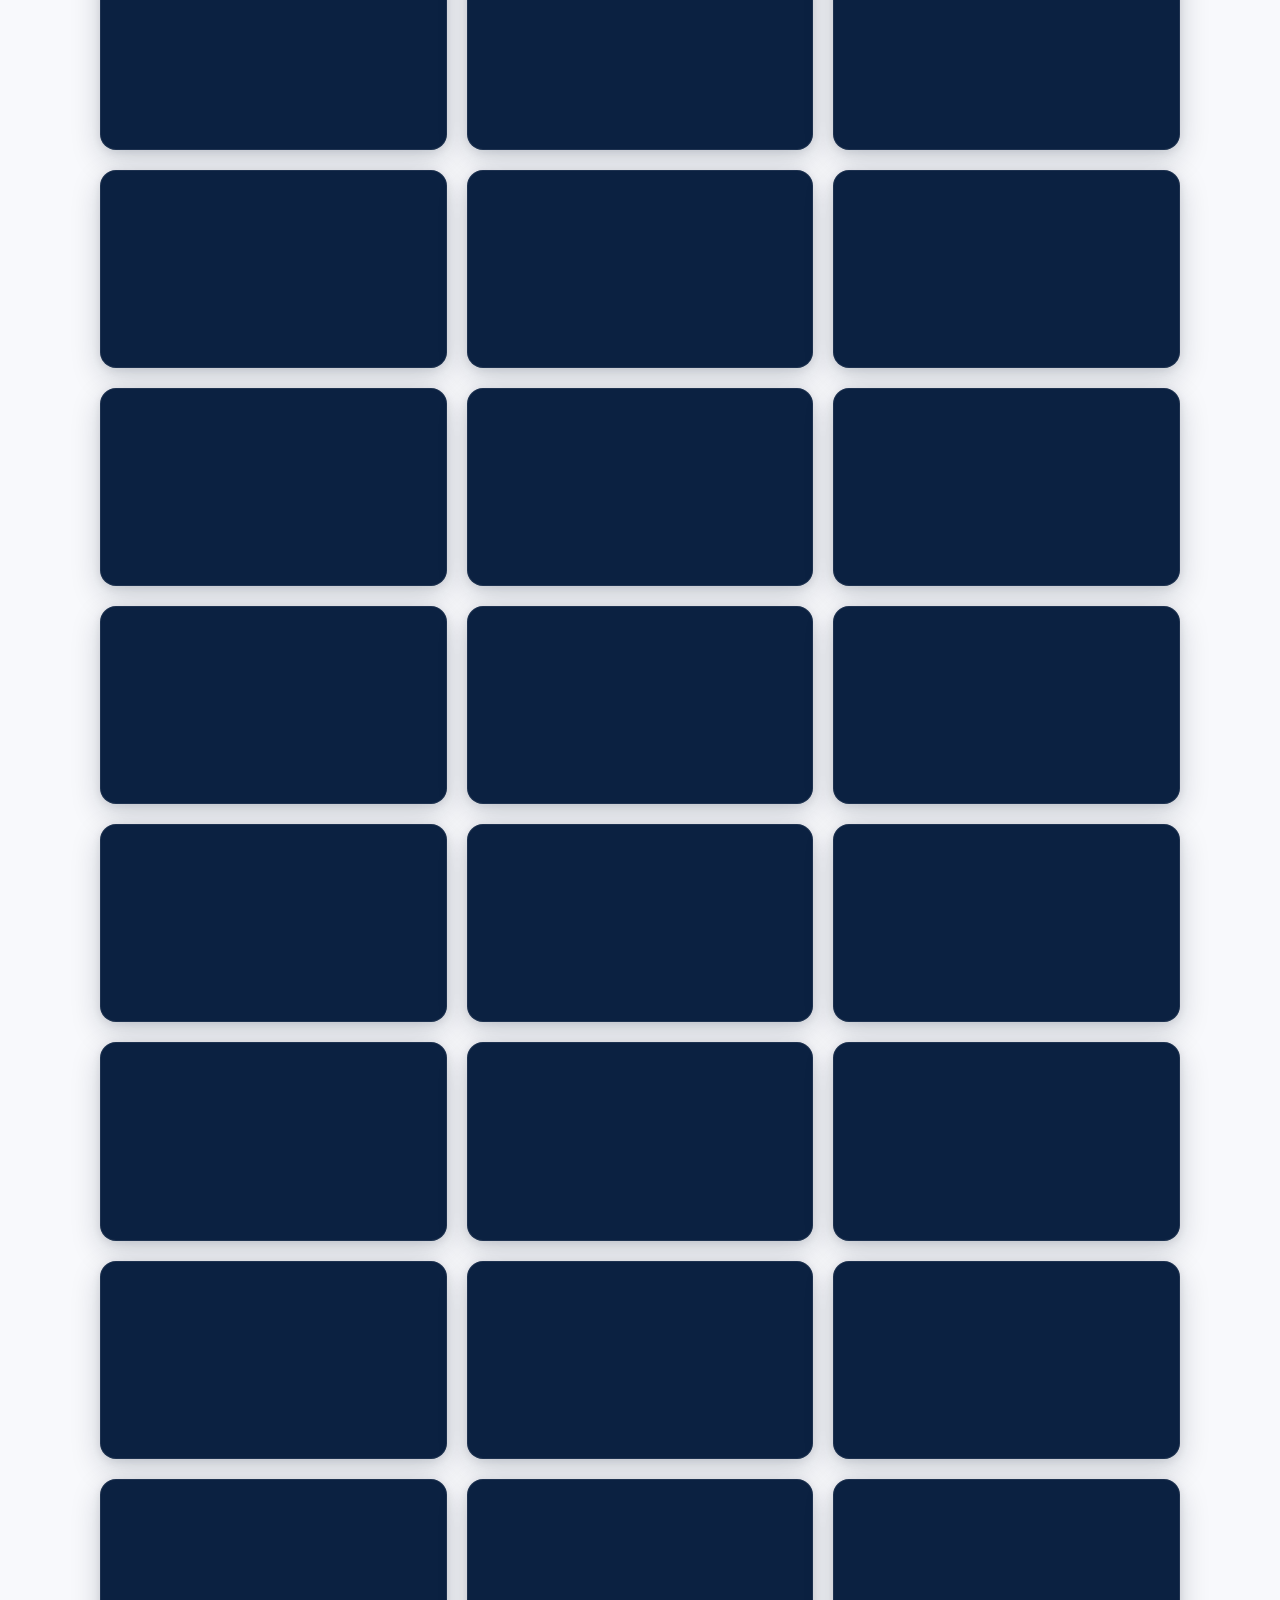
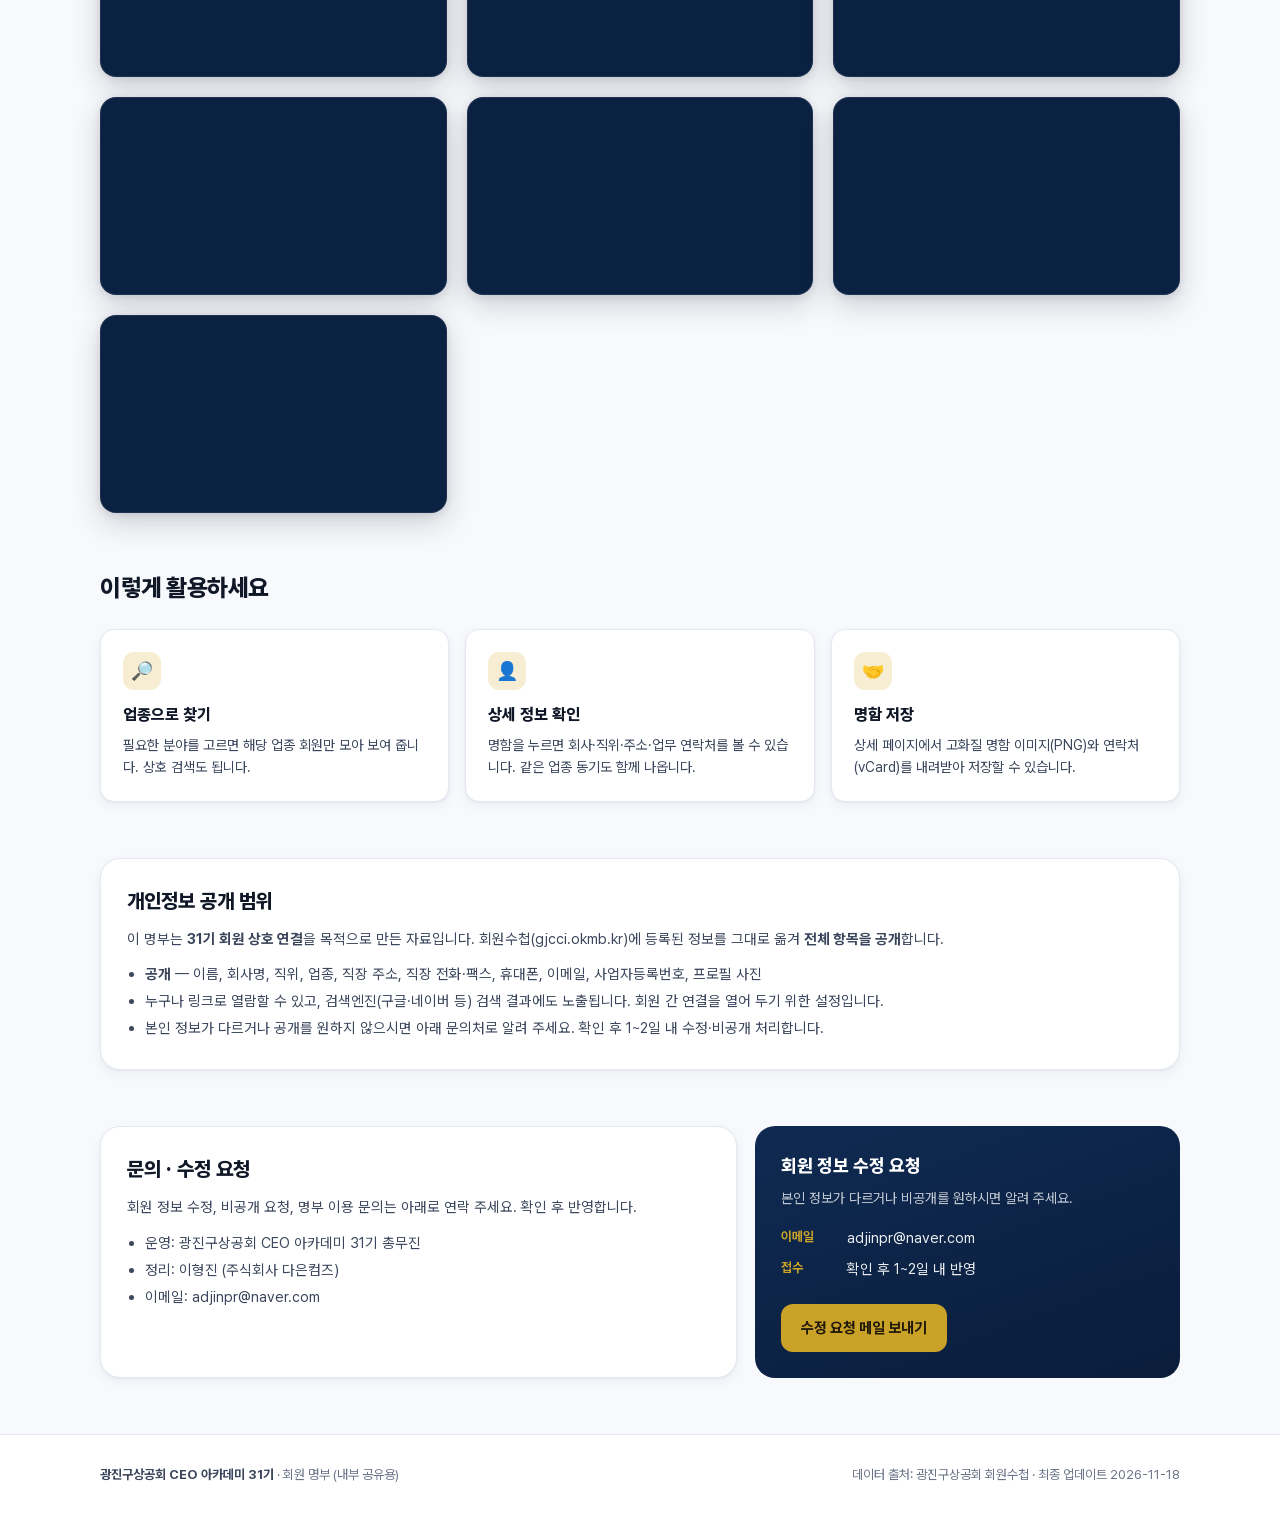
==== commit c19e44e9: "공유 미리보기: og:image(1200x630)·og:url·twitter 카드 추가" ====
--- a/index.html
+++ b/index.html
@@ -8,6 +8,17 @@
 <meta property="og:type" content="website" />
 <meta property="og:title" content="광진구상공회 CEO 31기 회원 명부" />
 <meta property="og:description" content="광진에서 만나는 52인의 사업 파트너 · 광진구상공회 CEO 아카데미 31기" />
+<meta property="og:url" content="https://futureboy-tim.github.io/gjcci-31-pr/" />
+<meta property="og:image" content="https://futureboy-tim.github.io/gjcci-31-pr/assets/og-image.png" />
+<meta property="og:image:secure_url" content="https://futureboy-tim.github.io/gjcci-31-pr/assets/og-image.png" />
+<meta property="og:image:type" content="image/png" />
+<meta property="og:image:width" content="1200" />
+<meta property="og:image:height" content="630" />
+<meta property="og:image:alt" content="광진에서 만나는 52인의 사업 파트너 · 광진구상공회 CEO 아카데미 31기" />
+<meta property="og:locale" content="ko_KR" />
+<meta name="twitter:card" content="summary_large_image" />
+<meta name="twitter:image" content="https://futureboy-tim.github.io/gjcci-31-pr/assets/og-image.png" />
+<meta property="og:site_name" content="광진구상공회 CEO 31기" />
 <link rel="stylesheet" href="assets/css/style.css" />
 <link rel="preload" href="assets/fonts/Pretendard-31.woff2" as="font" type="font/woff2" crossorigin />
 </head>
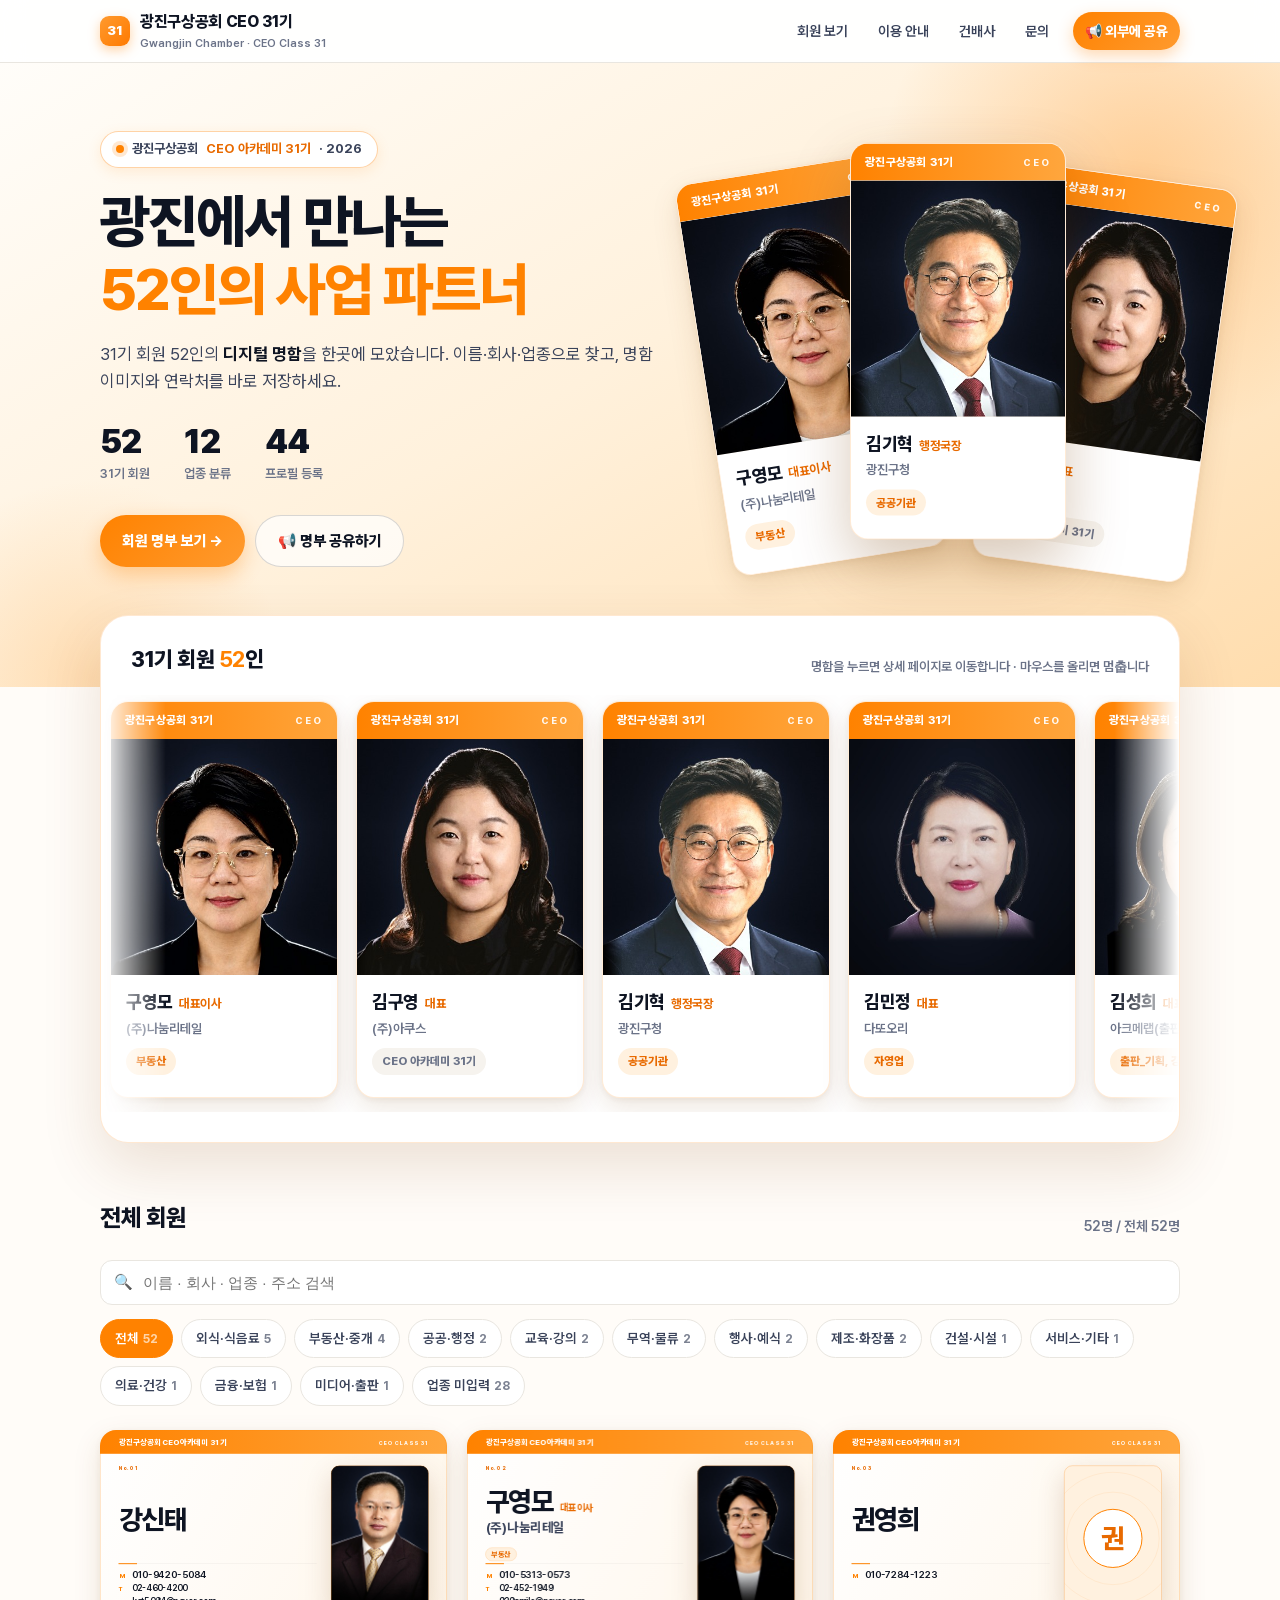
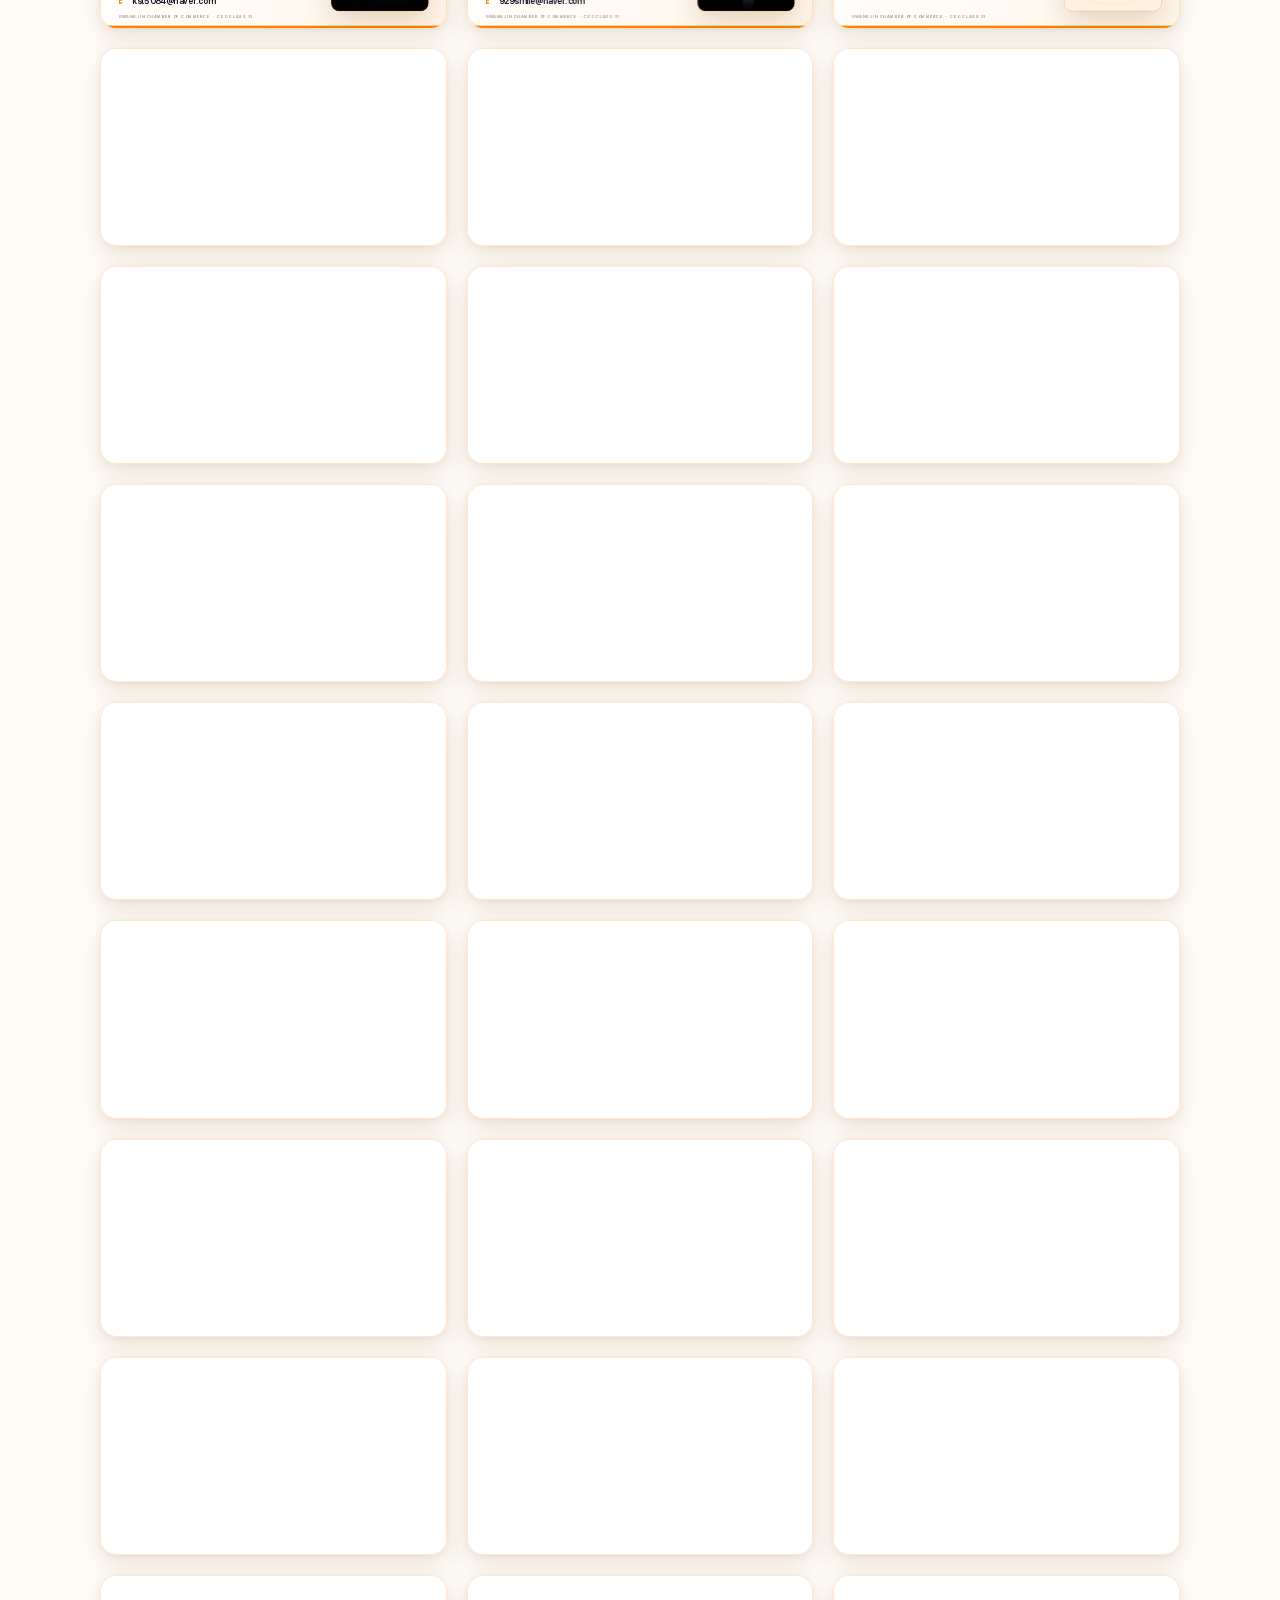
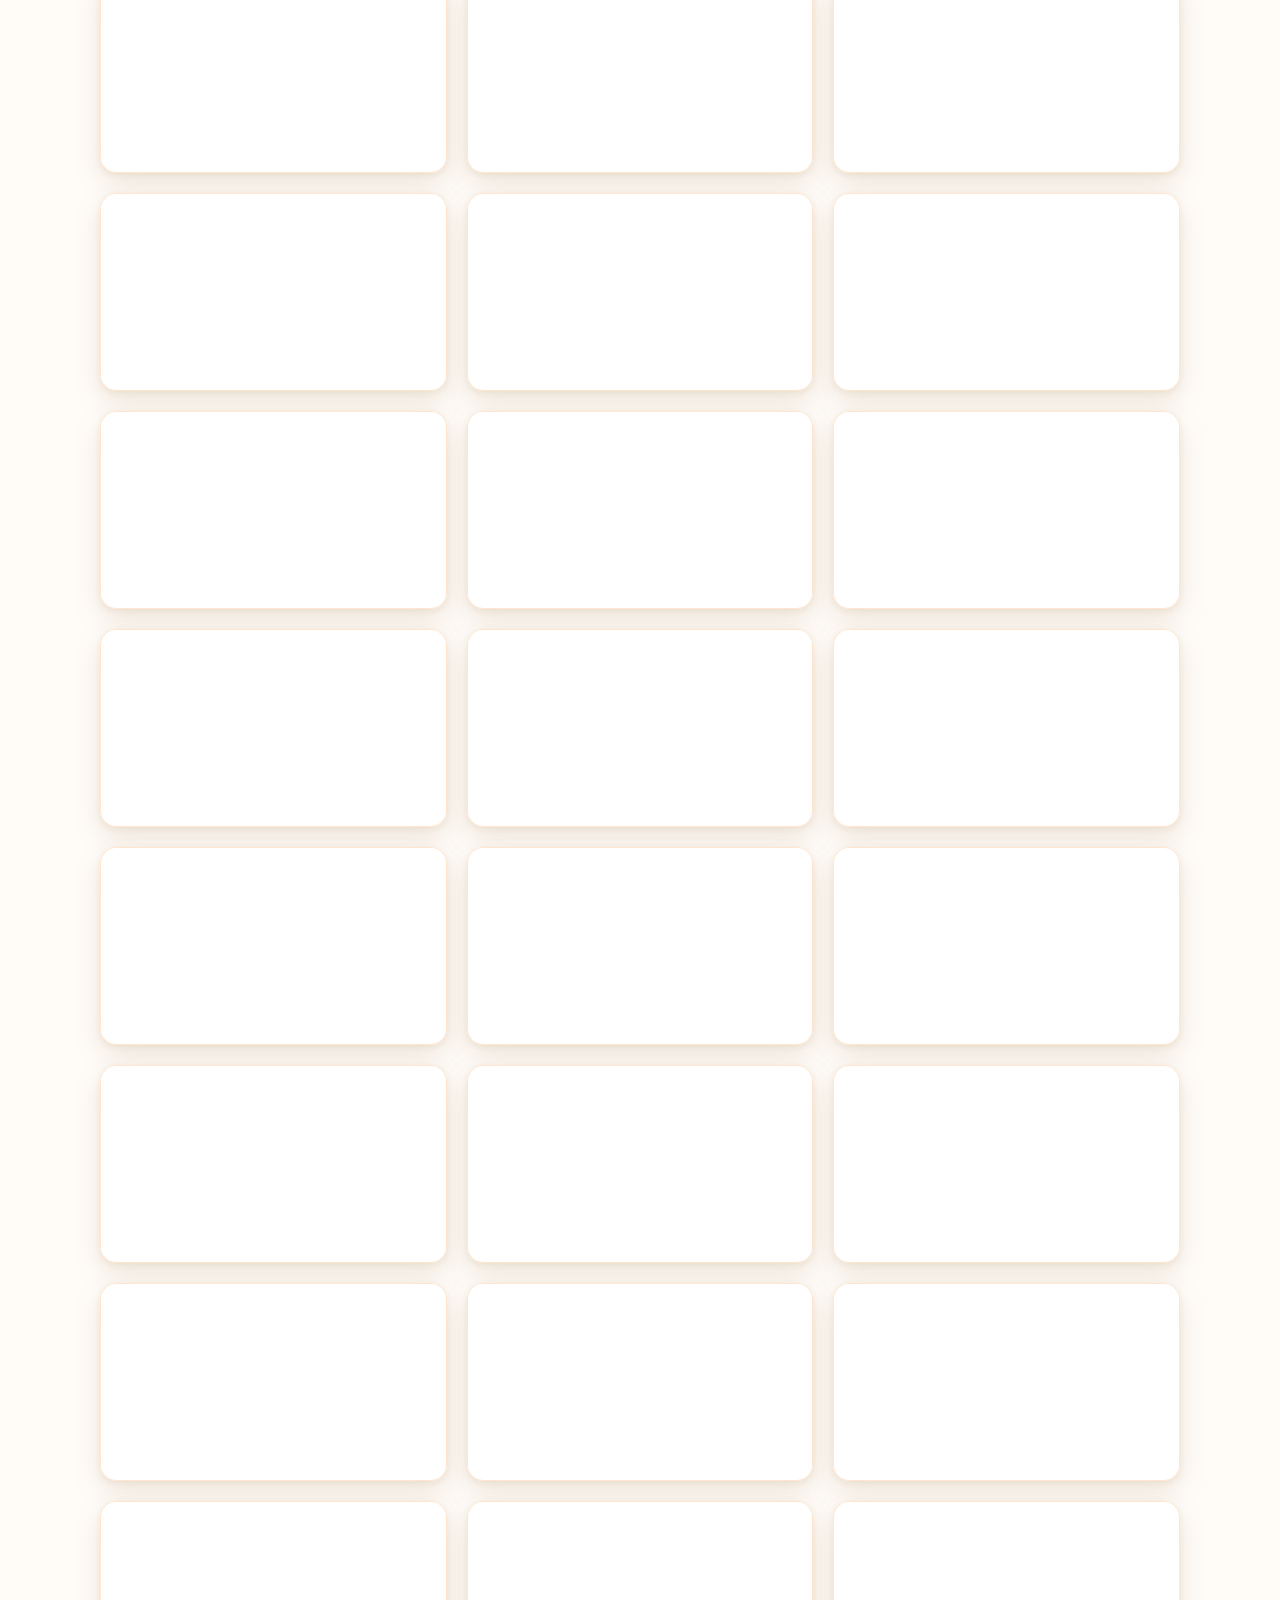
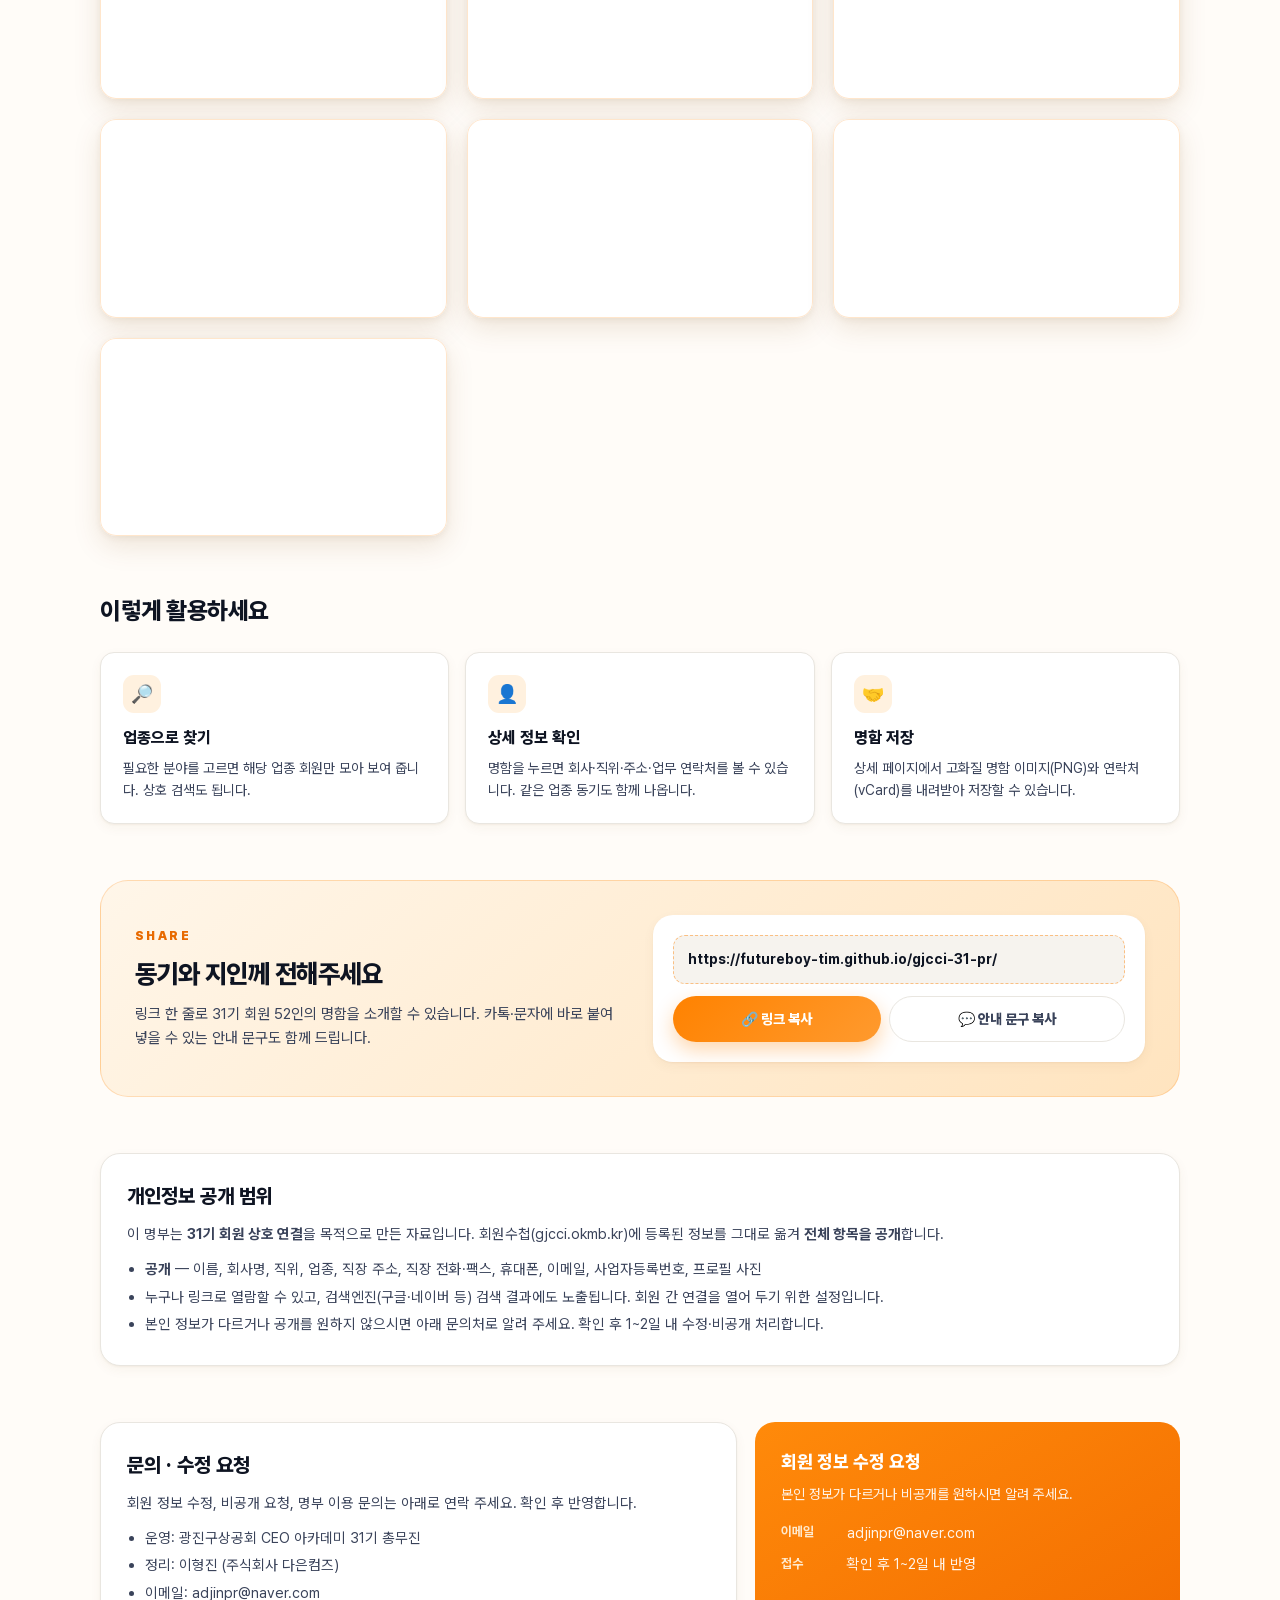
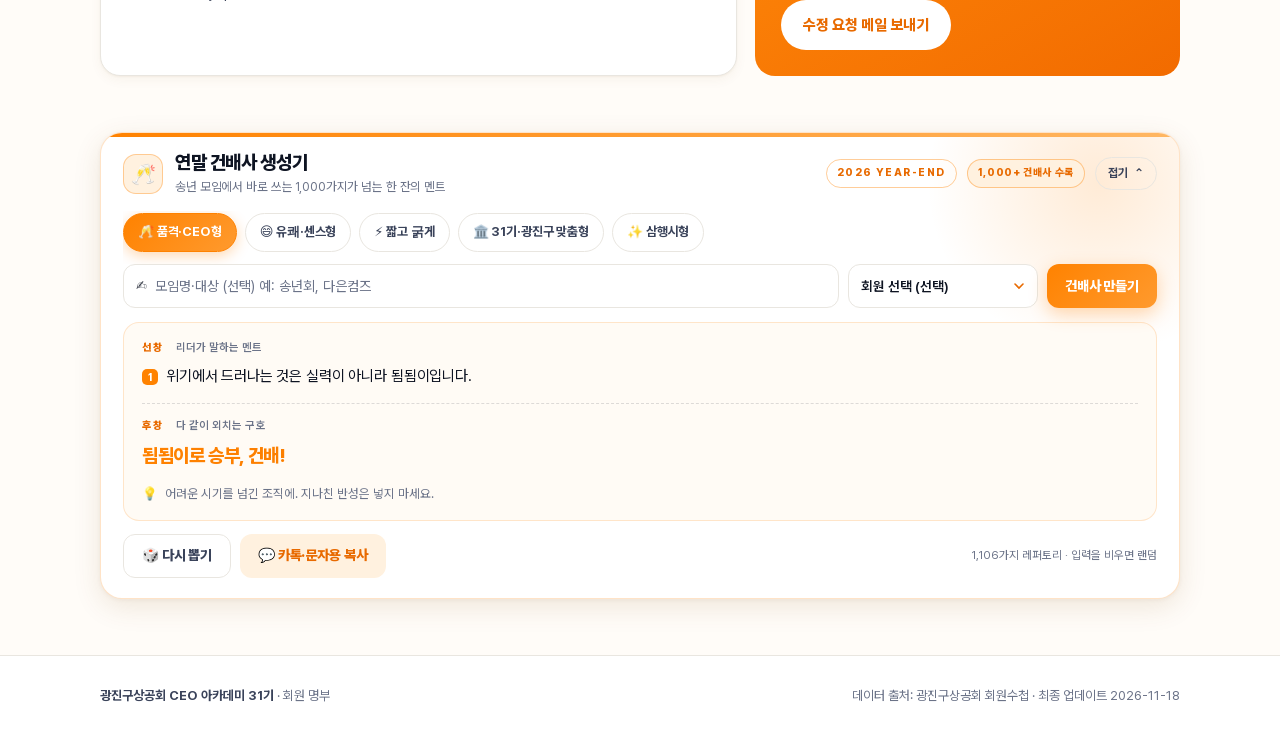
==== commit 6640438b: "디자인 개편: 서초 BNI 사이트 형태로 정렬 (밝은 주황 테마, 히어로 최상단, 세로형 명함 흐름, 공유 영역 추가, 건배사 생성기 하단 이동)" ====
--- a/index.html
+++ b/index.html
@@ -9,17 +9,17 @@
 <meta property="og:title" content="광진구상공회 CEO 31기 회원 명부" />
 <meta property="og:description" content="광진에서 만나는 52인의 사업 파트너 · 광진구상공회 CEO 아카데미 31기" />
 <meta property="og:url" content="https://futureboy-tim.github.io/gjcci-31-pr/" />
-<meta property="og:image" content="https://futureboy-tim.github.io/gjcci-31-pr/assets/og-image.png" />
-<meta property="og:image:secure_url" content="https://futureboy-tim.github.io/gjcci-31-pr/assets/og-image.png" />
+<meta property="og:image" content="https://futureboy-tim.github.io/gjcci-31-pr/assets/og-image.png?v=2" />
+<meta property="og:image:secure_url" content="https://futureboy-tim.github.io/gjcci-31-pr/assets/og-image.png?v=2" />
 <meta property="og:image:type" content="image/png" />
 <meta property="og:image:width" content="1200" />
 <meta property="og:image:height" content="630" />
 <meta property="og:image:alt" content="광진에서 만나는 52인의 사업 파트너 · 광진구상공회 CEO 아카데미 31기" />
 <meta property="og:locale" content="ko_KR" />
 <meta name="twitter:card" content="summary_large_image" />
-<meta name="twitter:image" content="https://futureboy-tim.github.io/gjcci-31-pr/assets/og-image.png" />
+<meta name="twitter:image" content="https://futureboy-tim.github.io/gjcci-31-pr/assets/og-image.png?v=2" />
 <meta property="og:site_name" content="광진구상공회 CEO 31기" />
-<link rel="stylesheet" href="assets/css/style.css" />
+<link rel="stylesheet" href="assets/css/style.css?v=20261126" />
 <link rel="preload" href="assets/fonts/Pretendard-31.woff2" as="font" type="font/woff2" crossorigin />
 </head>
 <body>
@@ -33,11 +33,145 @@
     <nav class="topnav">
       <a href="#members">회원 보기</a>
       <a href="#how">이용 안내</a>
-      <a href="#privacy">개인정보</a>
+      <a href="#toastLab">건배사</a>
       <a href="#contact">문의</a>
+      <a class="nav-share" href="#share">📢 외부에 공유</a>
     </nav>
   </div>
 </header>
+
+<section class="hero">
+  <div class="container hero-inner">
+    <div class="hero-copy">
+      <div class="hero-badge"><i></i>광진구상공회 <b>CEO 아카데미 31기</b> · 2026</div>
+      <h1>광진에서 만나는<br /><em>52인의 사업 파트너</em></h1>
+      <p class="lead">31기 회원 52인의 <b>디지털 명함</b>을 한곳에 모았습니다. 이름·회사·업종으로 찾고, 명함 이미지와 연락처를 바로 저장하세요.</p>
+      <div class="hero-stats">
+        <div class="hero-stat"><div class="num" id="statTotal">52</div><div class="lab">31기 회원</div></div>
+        <div class="hero-stat"><div class="num" id="statCats">12</div><div class="lab">업종 분류</div></div>
+        <div class="hero-stat"><div class="num" id="statPhoto">44</div><div class="lab">프로필 등록</div></div>
+      </div>
+      <div class="hero-cta">
+        <a class="btn btn-primary" href="#members">회원 명부 보기 →</a>
+        <a class="btn btn-ghost" href="#share">📢 명부 공유하기</a>
+      </div>
+    </div>
+    <div class="hero-art" id="heroArt" aria-hidden="true"></div>
+  </div>
+</section>
+
+<section class="flow-wrap" id="flowSection" aria-label="31기 회원 명함 흐름">
+  <div class="container">
+    <div class="flow-panel">
+      <div class="flow-head">
+        <h2>31기 회원 <b id="flowCount">52</b>인</h2>
+        <p>명함을 누르면 상세 페이지로 이동합니다 · 마우스를 올리면 멈춥니다</p>
+      </div>
+      <div class="flow" id="flow"><div class="flow-track" id="flowTrack"></div></div>
+    </div>
+  </div>
+</section>
+
+<main>
+  <section class="section" id="members">
+    <div class="container">
+      <div class="section-h">
+        <h2>전체 회원</h2>
+        <div class="meta" id="resultCount">52명</div>
+      </div>
+      <div class="tools">
+        <div class="search-row">
+          <div class="search-box">
+            <span class="ico">🔍</span>
+            <input id="search" type="search" placeholder="이름 · 회사 · 업종 · 주소 검색" autocomplete="off" />
+          </div>
+        </div>
+        <div class="chips" id="cats"></div>
+      </div>
+      <div class="grid" id="grid"></div>
+    </div>
+  </section>
+
+  <section class="section" id="how" style="padding-top:0">
+    <div class="container">
+      <div class="section-h"><h2>이렇게 활용하세요</h2></div>
+      <div class="tiles">
+        <div class="tile">
+          <div class="ico">🔎</div>
+          <h3>업종으로 찾기</h3>
+          <p>필요한 분야를 고르면 해당 업종 회원만 모아 보여 줍니다. 상호 검색도 됩니다.</p>
+        </div>
+        <div class="tile">
+          <div class="ico">👤</div>
+          <h3>상세 정보 확인</h3>
+          <p>명함을 누르면 회사·직위·주소·업무 연락처를 볼 수 있습니다. 같은 업종 동기도 함께 나옵니다.</p>
+        </div>
+        <div class="tile">
+          <div class="ico">🤝</div>
+          <h3>명함 저장</h3>
+          <p>상세 페이지에서 고화질 명함 이미지(PNG)와 연락처(vCard)를 내려받아 저장할 수 있습니다.</p>
+        </div>
+      </div>
+    </div>
+  </section>
+
+  <section class="section" id="share" style="padding-top:0">
+    <div class="container">
+      <div class="share-card">
+        <div class="share-copy">
+          <div class="share-eyebrow">SHARE</div>
+          <h2>동기와 지인께 전해주세요</h2>
+          <p>링크 한 줄로 31기 회원 52인의 명함을 소개할 수 있습니다. 카톡·문자에 바로 붙여 넣을 수 있는 안내 문구도 함께 드립니다.</p>
+        </div>
+        <div class="share-box">
+          <div class="share-url" id="shareUrl">https://futureboy-tim.github.io/gjcci-31-pr/</div>
+          <div class="share-actions">
+            <button type="button" class="btn btn-primary" id="shareCopy">🔗 링크 복사</button>
+            <button type="button" class="btn btn-line" id="shareMsg">💬 안내 문구 복사</button>
+            <button type="button" class="btn btn-line" id="shareNative">📤 공유하기</button>
+          </div>
+        </div>
+      </div>
+    </div>
+  </section>
+
+  <section class="section" id="privacy" style="padding-top:0">
+    <div class="container">
+      <div class="panel">
+        <h2>개인정보 공개 범위</h2>
+        <p>이 명부는 <b>31기 회원 상호 연결</b>을 목적으로 만든 자료입니다. 회원수첩(gjcci.okmb.kr)에 등록된 정보를 그대로 옮겨 <b>전체 항목을 공개</b>합니다.</p>
+        <ul>
+          <li><b>공개</b> — 이름, 회사명, 직위, 업종, 직장 주소, 직장 전화·팩스, 휴대폰, 이메일, 사업자등록번호, 프로필 사진</li>
+          <li>누구나 링크로 열람할 수 있고, 검색엔진(구글·네이버 등) 검색 결과에도 노출됩니다. 회원 간 연결을 열어 두기 위한 설정입니다.</li>
+          <li>본인 정보가 다르거나 공개를 원하지 않으시면 아래 문의처로 알려 주세요. 확인 후 1~2일 내 수정·비공개 처리합니다.</li>
+        </ul>
+      </div>
+    </div>
+  </section>
+
+  <section class="section" id="contact" style="padding-top:0">
+    <div class="container">
+      <div class="contact-grid">
+        <div class="panel">
+          <h2>문의 · 수정 요청</h2>
+          <p>회원 정보 수정, 비공개 요청, 명부 이용 문의는 아래로 연락 주세요. 확인 후 반영합니다.</p>
+          <ul>
+            <li>운영: 광진구상공회 CEO 아카데미 31기 총무진</li>
+            <li>정리: 이형진 (주식회사 다은컴즈)</li>
+            <li>이메일: <a href="mailto:adjinpr@naver.com?subject=%5B31%EA%B8%B0%20%ED%9A%8C%EC%9B%90%EB%AA%85%EB%B6%80%5D%20%EB%AC%B8%EC%9D%98">adjinpr@naver.com</a></li>
+          </ul>
+        </div>
+        <div class="contact-card">
+          <h3>회원 정보 수정 요청</h3>
+          <div class="who">본인 정보가 다르거나 비공개를 원하시면 알려 주세요.</div>
+          <div class="line"><b>이메일</b><span>adjinpr@naver.com</span></div>
+          <div class="line"><b>접수</b><span>확인 후 1~2일 내 반영</span></div>
+          <a class="btn btn-accent" style="margin-top:16px" href="mailto:adjinpr@naver.com?subject=%5B31%EA%B8%B0%20%ED%9A%8C%EC%9B%90%EB%AA%85%EB%B6%80%5D%20%EC%A0%95%EB%B3%B4%20%EC%88%98%EC%A0%95%20%EC%9A%94%EC%B2%AD">수정 요청 메일 보내기</a>
+        </div>
+      </div>
+    </div>
+  </section>
+</main>
 
 <section class="gt-section" id="toastLab">
   <div class="container">
@@ -77,114 +211,16 @@
   </div>
 </section>
 
-<section class="hero">
-  <div class="container hero-inner">
-    <div class="hero-badge">광진구상공회 <b>CEO 아카데미 31기</b> · 2026</div>
-    <h1>광진에서 만나는<br /><em>52인의 사업 파트너</em></h1>
-    <p class="lead">31기 회원 52인의 <b>통일 디지털 명함</b>을 한곳에 모았습니다. 이름·회사·업종으로 찾고, 명함 이미지와 연락처를 바로 저장하세요.</p>
-    <div class="hero-stats">
-      <div class="hero-stat"><div class="num" id="statTotal">52</div><div class="lab">31기 회원</div></div>
-      <div class="hero-stat"><div class="num" id="statCats">12</div><div class="lab">업종 분류</div></div>
-      <div class="hero-stat"><div class="num" id="statPhoto">44</div><div class="lab">프로필 등록</div></div>
-    </div>
-    <div class="hero-cta">
-      <a class="btn btn-primary" href="#members">회원 명부 보기 →</a>
-      <a class="btn btn-ghost" href="#privacy">개인정보 공개 안내</a>
-    </div>
-  </div>
-</section>
-
-<main>
-  <section class="section" id="members">
-    <div class="container">
-      <div class="section-h">
-        <h2>전체 회원</h2>
-        <div class="meta" id="resultCount">52명</div>
-      </div>
-      <div class="tools">
-        <div class="search-row">
-          <div class="search-box">
-            <span class="ico">🔍</span>
-            <input id="search" type="search" placeholder="이름 · 회사 · 업종 · 주소 검색" autocomplete="off" />
-          </div>
-        </div>
-        <div class="chips" id="cats"></div>
-      </div>
-      <div class="grid" id="grid"></div>
-    </div>
-  </section>
-
-  <section class="section" id="how" style="padding-top:0">
-    <div class="container">
-      <div class="section-h"><h2>이렇게 활용하세요</h2></div>
-      <div class="tiles">
-        <div class="tile">
-          <div class="ico">🔎</div>
-          <h3>업종으로 찾기</h3>
-          <p>필요한 분야를 고르면 해당 업종 회원만 모아 보여 줍니다. 상호 검색도 됩니다.</p>
-        </div>
-        <div class="tile">
-          <div class="ico">👤</div>
-          <h3>상세 정보 확인</h3>
-          <p>명함을 누르면 회사·직위·주소·업무 연락처를 볼 수 있습니다. 같은 업종 동기도 함께 나옵니다.</p>
-        </div>
-        <div class="tile">
-          <div class="ico">🤝</div>
-          <h3>명함 저장</h3>
-          <p>상세 페이지에서 고화질 명함 이미지(PNG)와 연락처(vCard)를 내려받아 저장할 수 있습니다.</p>
-        </div>
-      </div>
-    </div>
-  </section>
-
-  <section class="section" id="privacy" style="padding-top:0">
-    <div class="container">
-      <div class="panel">
-        <h2>개인정보 공개 범위</h2>
-        <p>이 명부는 <b>31기 회원 상호 연결</b>을 목적으로 만든 자료입니다. 회원수첩(gjcci.okmb.kr)에 등록된 정보를 그대로 옮겨 <b>전체 항목을 공개</b>합니다.</p>
-        <ul>
-          <li><b>공개</b> — 이름, 회사명, 직위, 업종, 직장 주소, 직장 전화·팩스, 휴대폰, 이메일, 사업자등록번호, 프로필 사진</li>
-          <li>누구나 링크로 열람할 수 있고, 검색엔진(구글·네이버 등) 검색 결과에도 노출됩니다. 회원 간 연결을 열어 두기 위한 설정입니다.</li>
-          <li>본인 정보가 다르거나 공개를 원하지 않으시면 아래 문의처로 알려 주세요. 확인 후 1~2일 내 수정·비공개 처리합니다.</li>
-        </ul>
-      </div>
-    </div>
-  </section>
-
-  <section class="section" id="contact" style="padding-top:0">
-    <div class="container">
-      <div class="contact-grid">
-        <div class="panel">
-          <h2>문의 · 수정 요청</h2>
-          <p>회원 정보 수정, 비공개 요청, 명부 이용 문의는 아래로 연락 주세요. 확인 후 반영합니다.</p>
-          <ul>
-            <li>운영: 광진구상공회 CEO 아카데미 31기 총무진</li>
-            <li>정리: 이형진 (주식회사 다은컴즈)</li>
-            <li>이메일: <a href="mailto:adjinpr@naver.com?subject=%5B31%EA%B8%B0%20%ED%9A%8C%EC%9B%90%EB%AA%85%EB%B6%80%5D%20%EB%AC%B8%EC%9D%98">adjinpr@naver.com</a></li>
-          </ul>
-        </div>
-        <div class="contact-card">
-          <h3>회원 정보 수정 요청</h3>
-          <div class="who">본인 정보가 다르거나 비공개를 원하시면 알려 주세요.</div>
-          <div class="line"><b>이메일</b><span>adjinpr@naver.com</span></div>
-          <div class="line"><b>접수</b><span>확인 후 1~2일 내 반영</span></div>
-          <a class="btn btn-accent" style="margin-top:16px" href="mailto:adjinpr@naver.com?subject=%5B31%EA%B8%B0%20%ED%9A%8C%EC%9B%90%EB%AA%85%EB%B6%80%5D%20%EC%A0%95%EB%B3%B4%20%EC%88%98%EC%A0%95%20%EC%9A%94%EC%B2%AD">수정 요청 메일 보내기</a>
-        </div>
-      </div>
-    </div>
-  </section>
-</main>
-
 <footer class="footer">
   <div class="container footer-inner">
-    <div><b>광진구상공회 CEO 아카데미 31기</b> · 회원 명부 (내부 공유용)</div>
+    <div><b>광진구상공회 CEO 아카데미 31기</b> · 회원 명부</div>
     <div>데이터 출처: 광진구상공회 회원수첩 · 최종 업데이트 <span id="updatedAt">2026-11-18</span></div>
   </div>
 </footer>
 
-<script src="assets/js/card.js"></script>
-<script src="assets/js/app.js"></script>
-<script src="assets/js/toast-data.js"></script>
-<script src="assets/js/toast.js"></script>
+<script src="assets/js/card.js?v=20261126"></script>
+<script src="assets/js/app.js?v=20261126"></script>
+<script src="assets/js/toast-data.js?v=20261126"></script>
+<script src="assets/js/toast.js?v=20261126"></script>
 </body>
 </html>
--- a/assets/css/style.css
+++ b/assets/css/style.css
@@ -7,20 +7,21 @@
 }
 
 :root{
-  --brand:#12305E;          /* 광진 딥네이비 */
-  --brand-2:#1E4B8F;
-  --accent:#C9A227;         /* 골드 */
-  --accent-soft:#F6EDD2;
-  --ink:#101828;
-  --ink-2:#3B465C;
-  --ink-3:#6B7488;
-  --line:#E4E8F0;
-  --line-2:#F2F4F9;
-  --bg:#F8F9FC;
+  --brand:#FF8200;          /* 주황 (서초 BNI 사이트와 같은 계열) */
+  --brand-2:#E86A00;
+  --accent:#FF8200;
+  --accent-soft:#FFF1DF;
+  --navy:#0E1F5C;
+  --ink:#0E1422;
+  --ink-2:#3A435A;
+  --ink-3:#6B7388;
+  --line:#E9E6E0;
+  --line-2:#F6F3EE;
+  --bg:#FFFCF8;
   --white:#fff;
-  --shadow-sm:0 1px 2px rgba(18,48,94,.05),0 4px 12px rgba(18,48,94,.05);
-  --shadow-md:0 8px 28px rgba(18,48,94,.10),0 1px 4px rgba(18,48,94,.06);
-  --shadow-card:0 10px 30px rgba(8,22,44,.18),0 2px 8px rgba(8,22,44,.10);
+  --shadow-sm:0 1px 2px rgba(120,70,10,.05),0 4px 12px rgba(120,70,10,.05);
+  --shadow-md:0 8px 28px rgba(120,70,10,.12),0 1px 4px rgba(120,70,10,.06);
+  --shadow-card:0 10px 28px rgba(120,70,10,.13),0 2px 6px rgba(120,70,10,.07);
   --r-sm:8px;--r-md:14px;--r-lg:20px;--r-xl:28px;
 }
 *{box-sizing:border-box}
@@ -41,40 +42,107 @@
   border-bottom:1px solid var(--line)}
 .topbar-inner{display:flex;align-items:center;justify-content:space-between;height:62px;gap:16px}
 .brand{display:flex;align-items:center;gap:10px;font-weight:800;letter-spacing:-.02em}
-.brand-mark{width:30px;height:30px;border-radius:9px;background:linear-gradient(135deg,var(--brand),var(--brand-2));
+.brand-mark{width:30px;height:30px;border-radius:9px;background:linear-gradient(135deg,#FF9A2E,#FF7A00);box-shadow:0 4px 12px rgba(255,130,0,.35);
   color:#fff;display:grid;place-items:center;font-size:13px;font-weight:900}
 .brand small{display:block;font-size:11px;font-weight:600;color:var(--ink-3);letter-spacing:0}
 .topnav{display:flex;gap:6px;font-size:14px;font-weight:600;color:var(--ink-2)}
 .topnav a{padding:8px 12px;border-radius:999px}
-.topnav a:hover{background:var(--line-2);color:var(--brand)}
-
-/* ── 히어로 ──────────────────────────── */
-.hero{background:linear-gradient(160deg,var(--brand) 0%,#0B1F3F 60%,#0A1A33 100%);color:#fff;position:relative;overflow:hidden}
-.hero::after{content:"";position:absolute;right:-120px;top:-120px;width:420px;height:420px;border-radius:50%;
-  background:radial-gradient(circle,rgba(201,162,39,.28),transparent 65%)}
-.hero-inner{position:relative;padding-block:64px 72px}
-.hero-badge{display:inline-flex;align-items:center;gap:8px;background:rgba(255,255,255,.12);
-  border:1px solid rgba(255,255,255,.2);padding:6px 14px;border-radius:999px;font-size:13px;font-weight:600}
-.hero-badge b{color:var(--accent)}
-.hero h1{font-size:clamp(28px,4.4vw,46px);line-height:1.28;letter-spacing:-.03em;margin:18px 0 14px;font-weight:800}
-.hero h1 em{font-style:normal;color:var(--accent)}
-.hero p.lead{color:rgba(255,255,255,.82);font-size:16px;max-width:620px;margin:0 0 28px}
-.hero-stats{display:flex;gap:28px;flex-wrap:wrap;margin-bottom:30px}
-.hero-stat .num{font-size:30px;font-weight:900;letter-spacing:-.02em}
-.hero-stat .lab{font-size:13px;color:rgba(255,255,255,.7);margin-top:2px}
+.topnav a:hover{background:var(--accent-soft);color:var(--brand-2)}
+
+/* ── 히어로 (밝은 주황) ───────────────── */
+.hero{background:linear-gradient(150deg,#FFFDF9 0%,#FFF1DC 48%,#FFDDAE 100%);color:var(--ink);position:relative;overflow:hidden}
+.hero::before{content:"";position:absolute;right:-140px;top:-160px;width:560px;height:560px;border-radius:50%;
+  background:radial-gradient(circle,rgba(255,130,0,.30),transparent 66%);pointer-events:none}
+.hero::after{content:"";position:absolute;left:-120px;bottom:-200px;width:420px;height:420px;border-radius:50%;
+  background:radial-gradient(circle,rgba(255,183,99,.35),transparent 66%);pointer-events:none}
+.hero-inner{position:relative;z-index:1;padding-block:68px 120px;display:grid;grid-template-columns:minmax(0,1.15fr) minmax(0,.85fr);gap:36px;align-items:center}
+.hero-badge{display:inline-flex;align-items:center;gap:8px;background:#fff;
+  border:1px solid rgba(255,130,0,.35);padding:7px 15px;border-radius:999px;font-size:13px;font-weight:700;color:var(--ink-2);
+  box-shadow:0 4px 14px rgba(255,130,0,.12)}
+.hero-badge i{width:8px;height:8px;border-radius:50%;background:var(--brand);box-shadow:0 0 0 4px rgba(255,130,0,.18)}
+.hero-badge b{color:var(--brand-2)}
+.hero h1{font-size:clamp(32px,5vw,58px);line-height:1.18;letter-spacing:-.035em;margin:20px 0 16px;font-weight:800;color:var(--ink)}
+.hero h1 em{font-style:normal;color:var(--brand)}
+.hero p.lead{color:var(--ink-2);font-size:17px;max-width:560px;margin:0 0 28px}
+.hero p.lead b{color:var(--ink)}
+.hero-stats{display:flex;gap:34px;flex-wrap:wrap;margin-bottom:30px}
+.hero-stat .num{font-size:34px;font-weight:900;letter-spacing:-.02em;color:var(--ink);line-height:1.1}
+.hero-stat .lab{font-size:13px;color:var(--ink-3);margin-top:4px;font-weight:600}
 .hero-cta{display:flex;gap:10px;flex-wrap:wrap}
-.btn{display:inline-flex;align-items:center;justify-content:center;gap:8px;padding:12px 20px;border-radius:12px;font-weight:700;font-size:15px;transition:.15s}
-.btn-primary{background:#fff;color:var(--brand)}
-.btn-primary:hover{transform:translateY(-1px);box-shadow:var(--shadow-md)}
-.btn-ghost{border:1px solid rgba(255,255,255,.34);color:#fff}
-.btn-ghost:hover{background:rgba(255,255,255,.1)}
-.btn-accent{background:var(--accent);color:#20180A}
-.btn-accent:hover{filter:brightness(1.05);transform:translateY(-1px)}
-.btn-navy{background:var(--brand);color:#fff}
-.btn-navy:hover{background:var(--brand-2);transform:translateY(-1px)}
+.btn{display:inline-flex;align-items:center;justify-content:center;gap:8px;padding:13px 22px;border-radius:999px;font-weight:800;font-size:15px;transition:.15s}
+.btn-primary{background:linear-gradient(135deg,#FF8200,#FF9A2E);color:#fff;box-shadow:0 8px 20px rgba(255,130,0,.32)}
+.btn-primary:hover{transform:translateY(-1px);box-shadow:0 12px 26px rgba(255,130,0,.4)}
+.btn-ghost{border:1px solid rgba(14,20,34,.16);color:var(--ink);background:rgba(255,255,255,.7)}
+.btn-ghost:hover{background:#fff;border-color:var(--brand);color:var(--brand-2)}
+.btn-accent{background:linear-gradient(135deg,#FF8200,#FF9A2E);color:#fff}
+.btn-accent:hover{filter:brightness(1.04);transform:translateY(-1px)}
+.btn-navy{background:var(--ink);color:#fff}
+.btn-navy:hover{background:#1E2740;transform:translateY(-1px)}
 .btn-line{border:1px solid var(--line);background:#fff;color:var(--ink-2)}
-.btn-line:hover{border-color:#C8D1E2;color:var(--brand)}
+.btn-line:hover{border-color:var(--brand);color:var(--brand-2)}
 .btn[disabled]{opacity:.6;pointer-events:none}
+
+/* 히어로 오른쪽: 겹친 명함 3장 */
+.hero-art{position:relative;height:380px}
+.hero-art .v-card{position:absolute;left:50%;top:50%;width:216px;pointer-events:none}
+.hero-art .v-card:nth-child(1){transform:translate(-118%,-46%) rotate(-9deg)}
+.hero-art .v-card:nth-child(2){transform:translate(18%,-44%) rotate(8deg)}
+.hero-art .v-card:nth-child(3){transform:translate(-50%,-52%);z-index:2;box-shadow:0 26px 60px rgba(120,60,0,.28)}
+
+/* ── 세로형 명함 (흐름 · 히어로 공용) ─────── */
+.v-card{display:block;flex:none;width:228px;background:#fff;border-radius:18px;overflow:hidden;
+  box-shadow:var(--shadow-card);border:1px solid rgba(255,130,0,.16);transition:transform .18s ease,box-shadow .18s ease}
+a.v-card:hover{transform:translateY(-5px);box-shadow:0 20px 44px rgba(120,60,0,.22)}
+a.v-card:focus-visible{outline:3px solid var(--brand);outline-offset:3px}
+.v-top{display:flex;align-items:center;justify-content:space-between;padding:9px 14px;
+  background:linear-gradient(90deg,#FF8200,#FFA63D);color:#fff;font-size:11.5px;font-weight:800;letter-spacing:.02em}
+.v-top span:last-child{font-size:9.5px;letter-spacing:.2em;opacity:.92}
+.v-photo{height:236px;background:#FFF1DF;display:grid;place-items:center;overflow:hidden}
+.v-photo img{width:100%;height:100%;object-fit:cover;object-position:top center}
+.v-mono{width:92px;height:92px;border-radius:50%;background:#fff;border:3px solid var(--brand);display:grid;place-items:center;
+  font-size:40px;font-weight:800;color:var(--brand-2)}
+.v-body{padding:13px 15px 15px;min-height:104px}
+.v-name{font-size:18px;font-weight:800;letter-spacing:-.02em;color:var(--ink);white-space:nowrap;overflow:hidden;text-overflow:ellipsis}
+.v-name small{font-size:12.5px;font-weight:700;color:var(--brand-2);margin-left:6px}
+.v-co{font-size:13px;color:var(--ink-3);font-weight:600;margin-top:2px;white-space:nowrap;overflow:hidden;text-overflow:ellipsis}
+.v-tag{display:inline-block;margin-top:9px;font-size:11.5px;font-weight:800;color:var(--brand-2);background:var(--accent-soft);
+  border-radius:999px;padding:4px 10px;max-width:100%;white-space:nowrap;overflow:hidden;text-overflow:ellipsis}
+.v-tag.muted{background:var(--line-2);color:var(--ink-3)}
+
+/* ── 명함 흐름 영역 ───────────────────── */
+.flow-wrap{margin-top:-72px;position:relative;z-index:2}
+.flow-panel{background:#fff;border:1px solid rgba(255,130,0,.18);border-radius:28px;padding:26px 0 30px;
+  box-shadow:0 24px 60px rgba(120,60,0,.14);overflow:hidden}
+.flow-head{display:flex;align-items:flex-end;justify-content:space-between;gap:12px;flex-wrap:wrap;padding:0 30px 18px}
+.flow-head h2{margin:0;font-size:22px;font-weight:800;letter-spacing:-.02em}
+.flow-head h2 b{color:var(--brand)}
+.flow-head p{margin:0;font-size:13px;color:var(--ink-3);font-weight:600}
+.flow{overflow:hidden;padding:6px 0 14px;
+  -webkit-mask-image:linear-gradient(90deg,transparent,#000 6%,#000 94%,transparent);
+          mask-image:linear-gradient(90deg,transparent,#000 6%,#000 94%,transparent)}
+.flow-track{display:flex;gap:18px;width:max-content;padding:0 9px;animation:flowMove var(--flow-dur,160s) linear infinite}
+.flow:hover .flow-track,.flow:focus-within .flow-track{animation-play-state:paused}
+@keyframes flowMove{from{transform:translateX(0)}to{transform:translateX(-50%)}}
+@media (prefers-reduced-motion:reduce){
+  .flow{overflow-x:auto}
+  .flow-track{animation:none}
+}
+
+/* ── 공유 영역 ───────────────────────── */
+.share-card{display:grid;grid-template-columns:1fr 1fr;gap:26px;align-items:center;border-radius:var(--r-xl);padding:34px;
+  background:linear-gradient(140deg,#FFF6E9,#FFE4BF);border:1px solid rgba(255,130,0,.22)}
+.share-eyebrow{font-size:12px;font-weight:900;letter-spacing:.2em;color:var(--brand-2)}
+.share-copy h2{margin:6px 0 8px;font-size:26px;font-weight:800;letter-spacing:-.02em}
+.share-copy p{margin:0;color:var(--ink-2);font-size:15px}
+.share-box{background:#fff;border-radius:var(--r-lg);padding:20px;box-shadow:var(--shadow-sm)}
+.share-url{font-size:14px;font-weight:700;color:var(--ink);background:var(--line-2);border:1px dashed rgba(255,130,0,.45);
+  border-radius:12px;padding:12px 14px;word-break:break-all}
+.share-actions{display:flex;gap:8px;flex-wrap:wrap;margin-top:12px}
+.share-actions .btn{padding:11px 16px;font-size:14px;flex:1 1 auto}
+
+.nav-share{background:linear-gradient(135deg,#FF8200,#FF9A2E);color:#fff!important;font-weight:800;margin-left:6px;
+  box-shadow:0 6px 16px rgba(255,130,0,.3)}
+.topnav a.nav-share:hover{background:linear-gradient(135deg,#F57600,#FF8F1A);color:#fff}
 
 /* ── 공통 섹션 ────────────────────────── */
 .section{padding:56px 0}
@@ -88,11 +156,11 @@
 .search-box{flex:1;min-width:240px;position:relative}
 .search-box input{width:100%;padding:13px 16px 13px 42px;border:1px solid var(--line);border-radius:12px;
   background:#fff;font-size:15px;outline:none}
-.search-box input:focus{border-color:var(--brand-2);box-shadow:0 0 0 3px rgba(30,75,143,.12)}
+.search-box input:focus{border-color:var(--brand);box-shadow:0 0 0 3px rgba(255,130,0,.16)}
 .search-box .ico{position:absolute;left:14px;top:50%;transform:translateY(-50%);color:var(--ink-3);font-size:15px}
 .chips{display:flex;gap:8px;flex-wrap:wrap}
 .chip{padding:8px 14px;border-radius:999px;border:1px solid var(--line);background:#fff;font-size:13.5px;font-weight:600;color:var(--ink-2)}
-.chip:hover{border-color:var(--brand-2);color:var(--brand)}
+.chip:hover{border-color:var(--brand);color:var(--brand-2)}
 .chip.active{background:var(--brand);border-color:var(--brand);color:#fff}
 .chip .cnt{opacity:.66;font-weight:700;margin-left:4px;font-size:12px}
 
@@ -100,15 +168,15 @@
 .grid{display:grid;grid-template-columns:repeat(auto-fill,minmax(330px,1fr));gap:20px}
 .biz-card{display:block;position:relative;border-radius:16px;overflow:hidden;
   box-shadow:var(--shadow-card);transition:transform .18s ease,box-shadow .18s ease;
-  background:#0B2141;isolation:isolate}
-.biz-card:hover{transform:translateY(-4px);box-shadow:0 18px 40px rgba(8,22,44,.26),0 3px 10px rgba(8,22,44,.14)}
+  background:#fff;isolation:isolate}
+.biz-card:hover{transform:translateY(-4px);box-shadow:0 18px 40px rgba(120,60,0,.20),0 3px 10px rgba(120,60,0,.10)}
 .biz-card:focus-visible{outline:3px solid var(--accent);outline-offset:3px}
 .biz-card canvas{display:block;width:100%;height:auto;aspect-ratio:1050/600}
 .biz-card::after{content:"";position:absolute;inset:0;border-radius:16px;
-  box-shadow:inset 0 0 0 1px rgba(255,255,255,.08);pointer-events:none}
+  box-shadow:inset 0 0 0 1px rgba(255,130,0,.20);pointer-events:none}
 .biz-card .peek{position:absolute;right:12px;top:12px;width:26px;height:26px;border-radius:50%;
-  display:grid;place-items:center;font-size:12px;color:rgba(255,255,255,.9);
-  background:rgba(8,20,38,.45);border:1px solid rgba(255,255,255,.18);
+  display:grid;place-items:center;font-size:12px;color:#fff;
+  background:rgba(14,20,34,.55);border:1px solid rgba(255,255,255,.4);
   opacity:0;transition:.18s;pointer-events:none}
 .biz-card:hover .peek{opacity:1}
 @media (hover:none){.biz-card .peek{display:none}}
@@ -117,7 +185,7 @@
 /* ── 안내 카드 3종 ───────────────────── */
 .tiles{display:grid;grid-template-columns:repeat(auto-fit,minmax(240px,1fr));gap:16px}
 .tile{background:#fff;border:1px solid var(--line);border-radius:var(--r-md);padding:22px;box-shadow:var(--shadow-sm)}
-.tile .ico{width:38px;height:38px;border-radius:11px;background:var(--accent-soft);color:#7A5C0C;display:grid;place-items:center;font-size:18px;margin-bottom:12px}
+.tile .ico{width:38px;height:38px;border-radius:11px;background:var(--accent-soft);color:var(--brand-2);display:grid;place-items:center;font-size:18px;margin-bottom:12px}
 .tile h3{margin:0 0 6px;font-size:16px;font-weight:800}
 .tile p{margin:0;font-size:14px;color:var(--ink-2)}
 
@@ -128,11 +196,12 @@
 .panel ul{margin:0;padding-left:18px;color:var(--ink-2);font-size:14.5px}
 .panel ul li{margin:4px 0}
 .contact-grid{display:grid;grid-template-columns:1.2fr .8fr;gap:18px}
-.contact-card{background:linear-gradient(160deg,#0F2A52,#0A1D3B);color:#fff;border-radius:var(--r-lg);padding:26px}
+.contact-card{background:linear-gradient(150deg,#FF8A0A,#F26B00);color:#fff;border-radius:var(--r-lg);padding:26px}
 .contact-card h3{margin:0 0 6px;font-size:18px;font-weight:800}
-.contact-card .who{color:rgba(255,255,255,.75);font-size:14px;margin-bottom:16px}
+.contact-card .who{color:rgba(255,255,255,.9);font-size:14px;margin-bottom:16px}
 .contact-card .line{display:flex;gap:10px;align-items:center;font-size:14.5px;margin:8px 0;color:rgba(255,255,255,.92)}
-.contact-card .line b{color:var(--accent);font-weight:700;min-width:56px;font-size:13px}
+.contact-card .btn-accent{background:#fff;color:var(--brand-2)}
+.contact-card .line b{color:#FFE9CC;font-weight:700;min-width:56px;font-size:13px}
 
 /* ── 푸터 ────────────────────────────── */
 .footer{border-top:1px solid var(--line);background:#fff;padding:30px 0 46px;color:var(--ink-3);font-size:13px}
@@ -142,43 +211,42 @@
 /* ── 회원 상세 ───────────────────────── */
 .member-head{padding:28px 0 0}
 .back-link{display:inline-flex;align-items:center;gap:6px;font-size:14px;font-weight:700;color:var(--ink-2)}
-.back-link:hover{color:var(--brand)}
-
-.card-stage{background:linear-gradient(160deg,#EEF2F9,#E3E9F4);border:1px solid var(--line);
+.back-link:hover{color:var(--brand-2)}
+
+.card-stage{background:linear-gradient(160deg,#FFF6E9,#FFE7C6);border:1px solid var(--line);
   border-radius:var(--r-xl);padding:clamp(14px,3vw,30px);margin:18px 0 0;box-shadow:var(--shadow-sm);
   display:grid;place-items:center}
 .card-stage-inner{width:100%;max-width:780px;position:relative;border-radius:16px;overflow:hidden;
-  box-shadow:0 18px 50px rgba(8,22,44,.28);cursor:zoom-in}
+  box-shadow:0 18px 50px rgba(120,60,0,.22);cursor:zoom-in}
 .card-stage-inner canvas{display:block;width:100%;height:auto;aspect-ratio:1050/600}
 .card-stage-inner:focus-visible{outline:3px solid var(--accent);outline-offset:4px}
 .card-hint{margin:10px 0 0;text-align:center;font-size:12.5px;color:var(--ink-3)}
 
 .card-actions{display:flex;gap:10px;flex-wrap:wrap;justify-content:center;margin:18px 0 0}
 .card-actions .btn{min-width:190px}
-.card-actions .btn-primary{background:var(--brand);color:#fff}
-.card-actions .btn-primary:hover{background:var(--brand-2)}
-.card-actions .btn-accent{background:var(--accent);color:#20180A}
+.card-actions .btn{border-radius:14px}
+.card-actions .btn-accent{background:var(--ink);color:#fff;box-shadow:none}
 
 .member-title-row{display:flex;align-items:center;gap:12px;flex-wrap:wrap;margin-top:22px}
 .member-title-row h1{margin:0;font-size:26px;letter-spacing:-.02em;font-weight:800}
 .member-title-row .sub{color:var(--ink-3);font-size:14px;font-weight:600}
 .tag-row{display:flex;gap:8px;flex-wrap:wrap;margin-top:10px}
-.badge{font-size:11.5px;font-weight:700;padding:4px 9px;border-radius:8px;background:var(--accent-soft);color:#7A5C0C}
+.badge{font-size:11.5px;font-weight:700;padding:4px 9px;border-radius:8px;background:var(--accent-soft);color:var(--brand-2)}
 .badge.muted{background:var(--line-2);color:var(--ink-3)}
 
 .detail-body{display:flex;flex-direction:column;gap:18px;padding:22px 0 10px}
 .info-table{background:#fff;border:1px solid var(--line);border-radius:var(--r-lg);overflow:hidden;box-shadow:var(--shadow-sm)}
 .info-row{display:grid;grid-template-columns:130px 1fr;border-bottom:1px solid var(--line-2)}
 .info-row:last-child{border-bottom:none}
-.info-row .k{background:#FBFCFE;padding:14px 18px;font-size:13.5px;font-weight:700;color:var(--ink-2)}
+.info-row .k{background:#FFFBF5;padding:14px 18px;font-size:13.5px;font-weight:700;color:var(--ink-2)}
 .info-row .v{padding:14px 18px;font-size:14.5px;color:var(--ink);word-break:break-all}
 .info-row .v a{color:var(--brand-2);font-weight:600}
 .masked{color:var(--ink-3);font-style:normal}
 .locked-note{font-size:12.5px;color:var(--ink-3);margin-top:6px}
 .mini-grid{display:grid;grid-template-columns:repeat(auto-fill,minmax(190px,1fr));gap:12px}
 .mini-card{display:flex;gap:10px;align-items:center;background:#fff;border:1px solid var(--line);border-radius:12px;padding:10px;box-shadow:var(--shadow-sm);transition:.15s}
-.mini-card:hover{border-color:#C8D1E2;transform:translateY(-2px)}
-.mini-photo{width:46px;height:58px;border-radius:8px;overflow:hidden;background:#E7ECF5;flex:0 0 auto;display:grid;place-items:center;font-weight:800;color:var(--brand)}
+.mini-card:hover{border-color:var(--brand);transform:translateY(-2px)}
+.mini-photo{width:46px;height:58px;border-radius:8px;overflow:hidden;background:var(--accent-soft);flex:0 0 auto;display:grid;place-items:center;font-weight:800;color:var(--brand-2)}
 .mini-photo img{width:100%;height:100%;object-fit:cover;object-position:top center}
 .mini-card .nm{font-size:14px;font-weight:700}
 .mini-card .bs{font-size:12px;color:var(--ink-3)}
@@ -194,13 +262,23 @@
 
 /* 토스트 */
 .toast{position:fixed;left:50%;bottom:28px;transform:translate(-50%,20px);z-index:300;
-  background:#0F2A52;color:#fff;padding:12px 18px;border-radius:12px;font-size:14px;font-weight:600;
+  background:#1B2233;color:#fff;padding:12px 18px;border-radius:12px;font-size:14px;font-weight:600;
   box-shadow:0 12px 30px rgba(0,0,0,.25);opacity:0;pointer-events:none;transition:.22s}
 .toast.on{opacity:1;transform:translate(-50%,0)}
 
+@media (max-width:980px){
+  .hero-inner{grid-template-columns:1fr}
+  .hero-art{display:none}
+  .share-card{grid-template-columns:1fr;padding:24px}
+}
 @media (max-width:820px){
   .contact-grid{grid-template-columns:1fr}
-  .hero-inner{padding-block:44px 52px}
+  .hero-inner{padding-block:44px 104px}
+  .flow-head{padding:0 20px 14px}
+  .flow-panel{border-radius:22px;padding:20px 0 22px}
+  .v-card{width:196px}
+  .v-photo{height:204px}
+  .flow-track{gap:14px}
   .info-row{grid-template-columns:104px 1fr}
   .topnav{display:none}
   .grid{grid-template-columns:1fr;gap:14px}
@@ -322,3 +400,42 @@
   .gt-result{padding:14px}
   .gt-actions .gt-btn{flex:1}
 }
+
+/* ── 연말 건배사 생성기 — 밝은 주황 테마 (아래쪽 배치) ── */
+.gt-section{background:none;padding:0 0 56px;scroll-margin-top:80px}
+.gt-card{color:var(--ink);background:#fff;border:1px solid rgba(255,130,0,.22);box-shadow:var(--shadow-md)}
+.gt-card::before{background:radial-gradient(circle,rgba(255,130,0,.16),transparent 64%)}
+.gt-card::after{background:linear-gradient(90deg,#FF8200,#FFB763);height:4px}
+.gt-ico{background:var(--accent-soft);border:1px solid rgba(255,130,0,.35)}
+.gt-title p{color:var(--ink-3)}
+.gt-badge{color:var(--brand-2);border:1px solid rgba(255,130,0,.4)}
+.gt-badge-count{background:var(--accent-soft)}
+.gt-loading{color:var(--ink-3)}
+.gt-toggle{color:var(--ink-2);border:1px solid var(--line)}
+.gt-toggle:hover{background:var(--line-2);color:var(--ink)}
+.gt-chip{color:var(--ink-2);background:#fff;border:1px solid var(--line)}
+.gt-chip:hover{background:var(--accent-soft);color:var(--brand-2);border-color:rgba(255,130,0,.45)}
+.gt-chip.on{background:linear-gradient(135deg,#FF8200,#FF9A2E);color:#fff;border-color:#FF8200;box-shadow:0 4px 14px rgba(255,130,0,.3)}
+.gt-input{background:#fff;border:1px solid var(--line)}
+.gt-input:focus-within{border-color:var(--brand);background:#fff;box-shadow:0 0 0 3px rgba(255,130,0,.14)}
+.gt-input input{color:var(--ink)}
+.gt-input input::placeholder{color:var(--ink-3)}
+.gt-form select{color:var(--ink);background-color:#fff;border:1px solid var(--line);
+  background-image:url("data:image/svg+xml;utf8,<svg xmlns='http://www.w3.org/2000/svg' width='12' height='12' viewBox='0 0 12 12'><path d='M2 4l4 4 4-4' stroke='%23E86A00' stroke-width='1.6' fill='none' stroke-linecap='round'/></svg>")}
+.gt-form select option{background:#fff;color:var(--ink)}
+.gt-btn-main{background:linear-gradient(135deg,#FF8200,#FF9A2E);color:#fff;box-shadow:0 6px 18px rgba(255,130,0,.3)}
+.gt-btn-line{border:1px solid var(--line);color:var(--ink-2);background:#fff}
+.gt-btn-line:hover{background:var(--line-2)}
+.gt-btn-ghost{background:var(--accent-soft);color:var(--brand-2)}
+.gt-btn-ghost:hover{background:#FFE6C4}
+.gt-result{background:#FFFBF5;border:1px solid rgba(255,130,0,.18)}
+.gt-block + .gt-block{border-top:1px dashed rgba(14,20,34,.14)}
+.gt-lab{color:var(--brand-2)}
+.gt-lab span{color:var(--ink-3)}
+.gt-line{color:var(--ink)}
+.gt-n{color:#fff;background:var(--brand)}
+.gt-chorus{background:linear-gradient(100deg,#FF8200,#E86A00);-webkit-background-clip:text;background-clip:text;color:transparent}
+.gt-tip{color:var(--ink-3)}
+.gt-count{color:var(--ink-3)}
+.gt-snack{background:#1B2233;border:1px solid rgba(255,130,0,.5)}
+#share,#members,#how,#contact,#privacy{scroll-margin-top:70px}
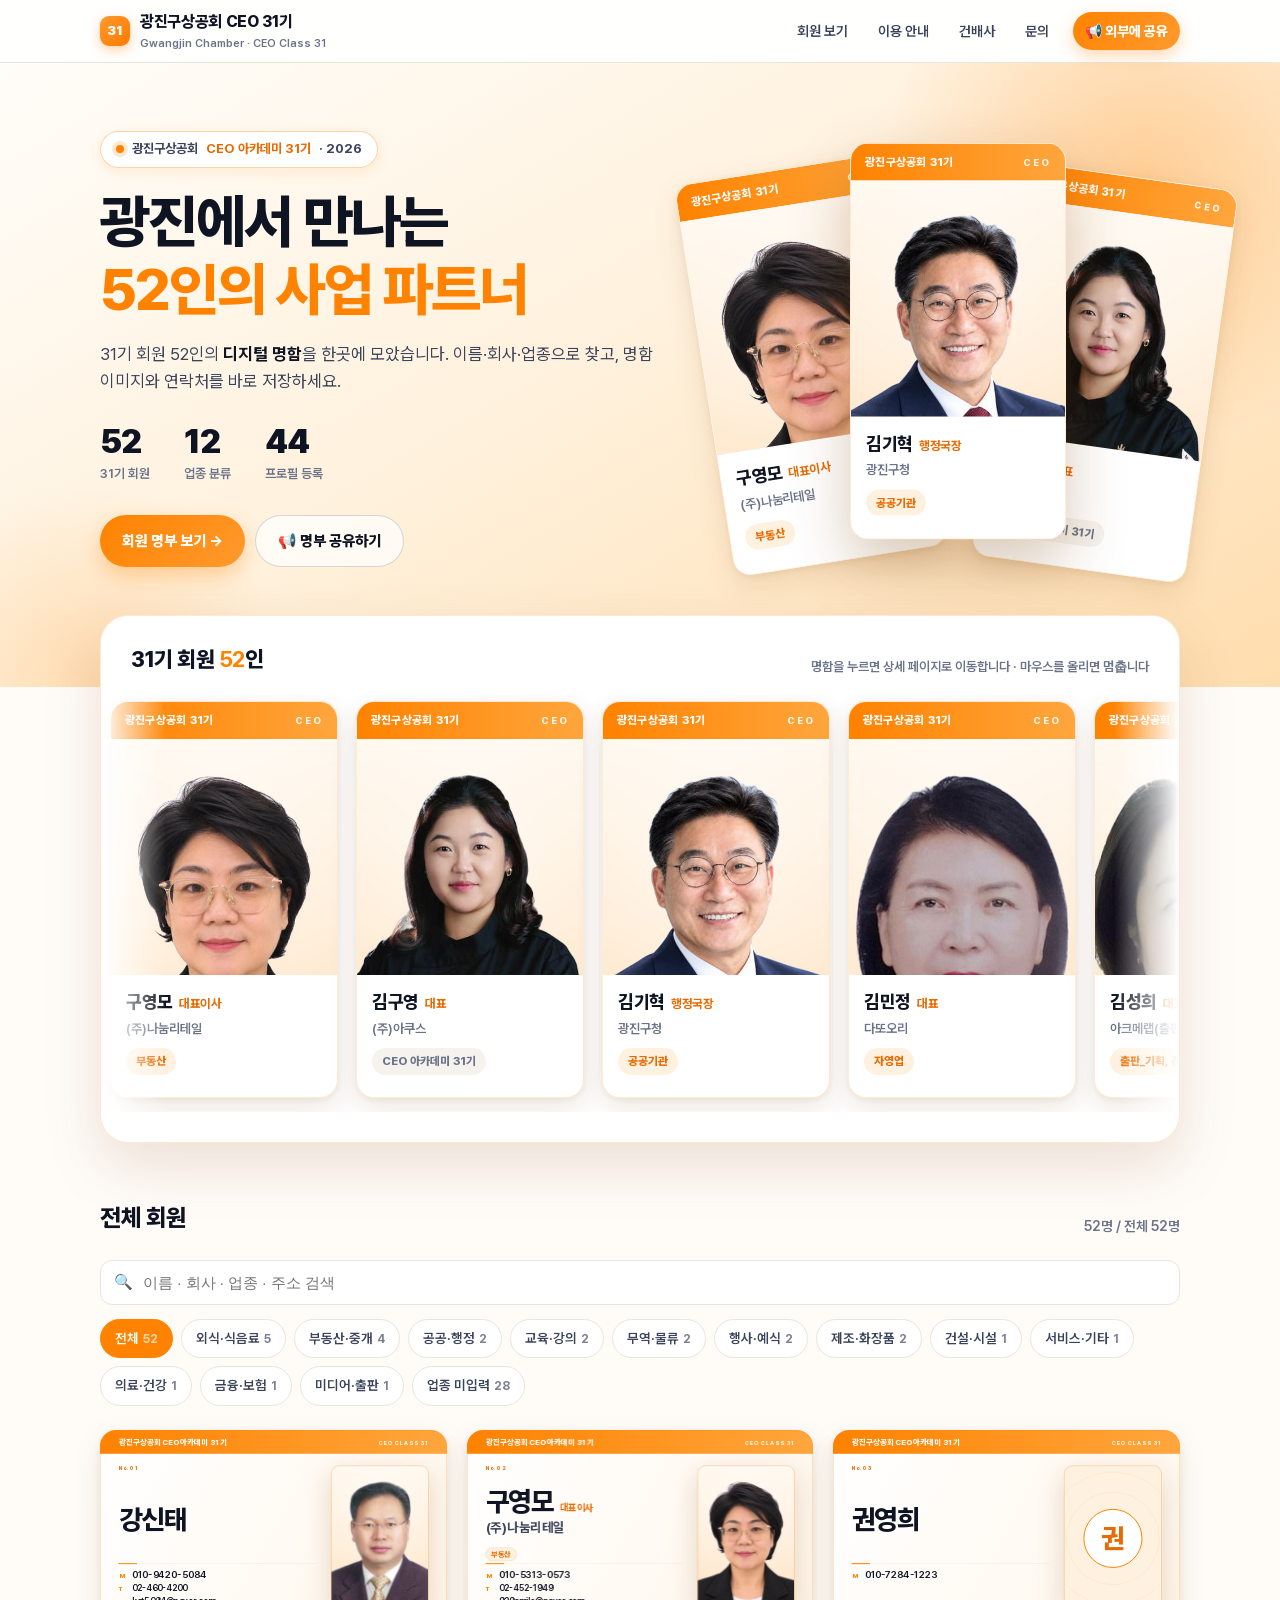
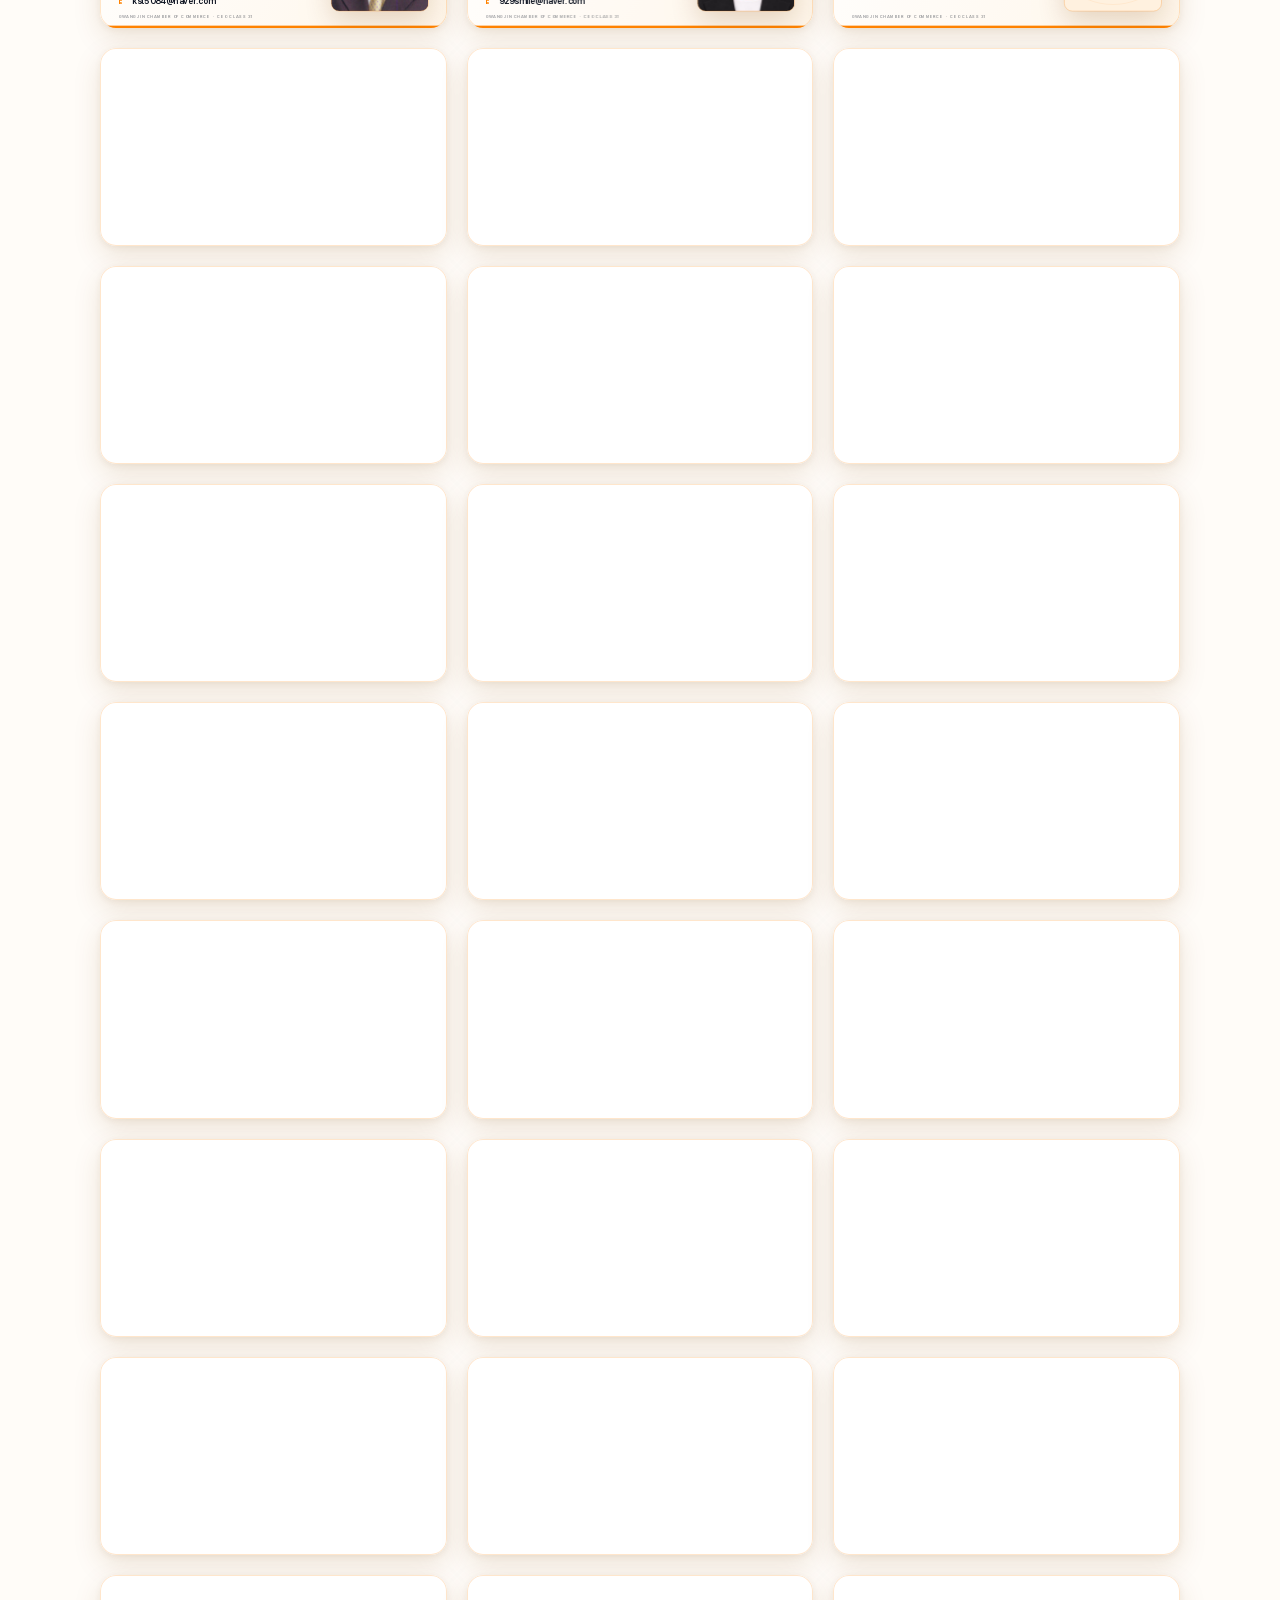
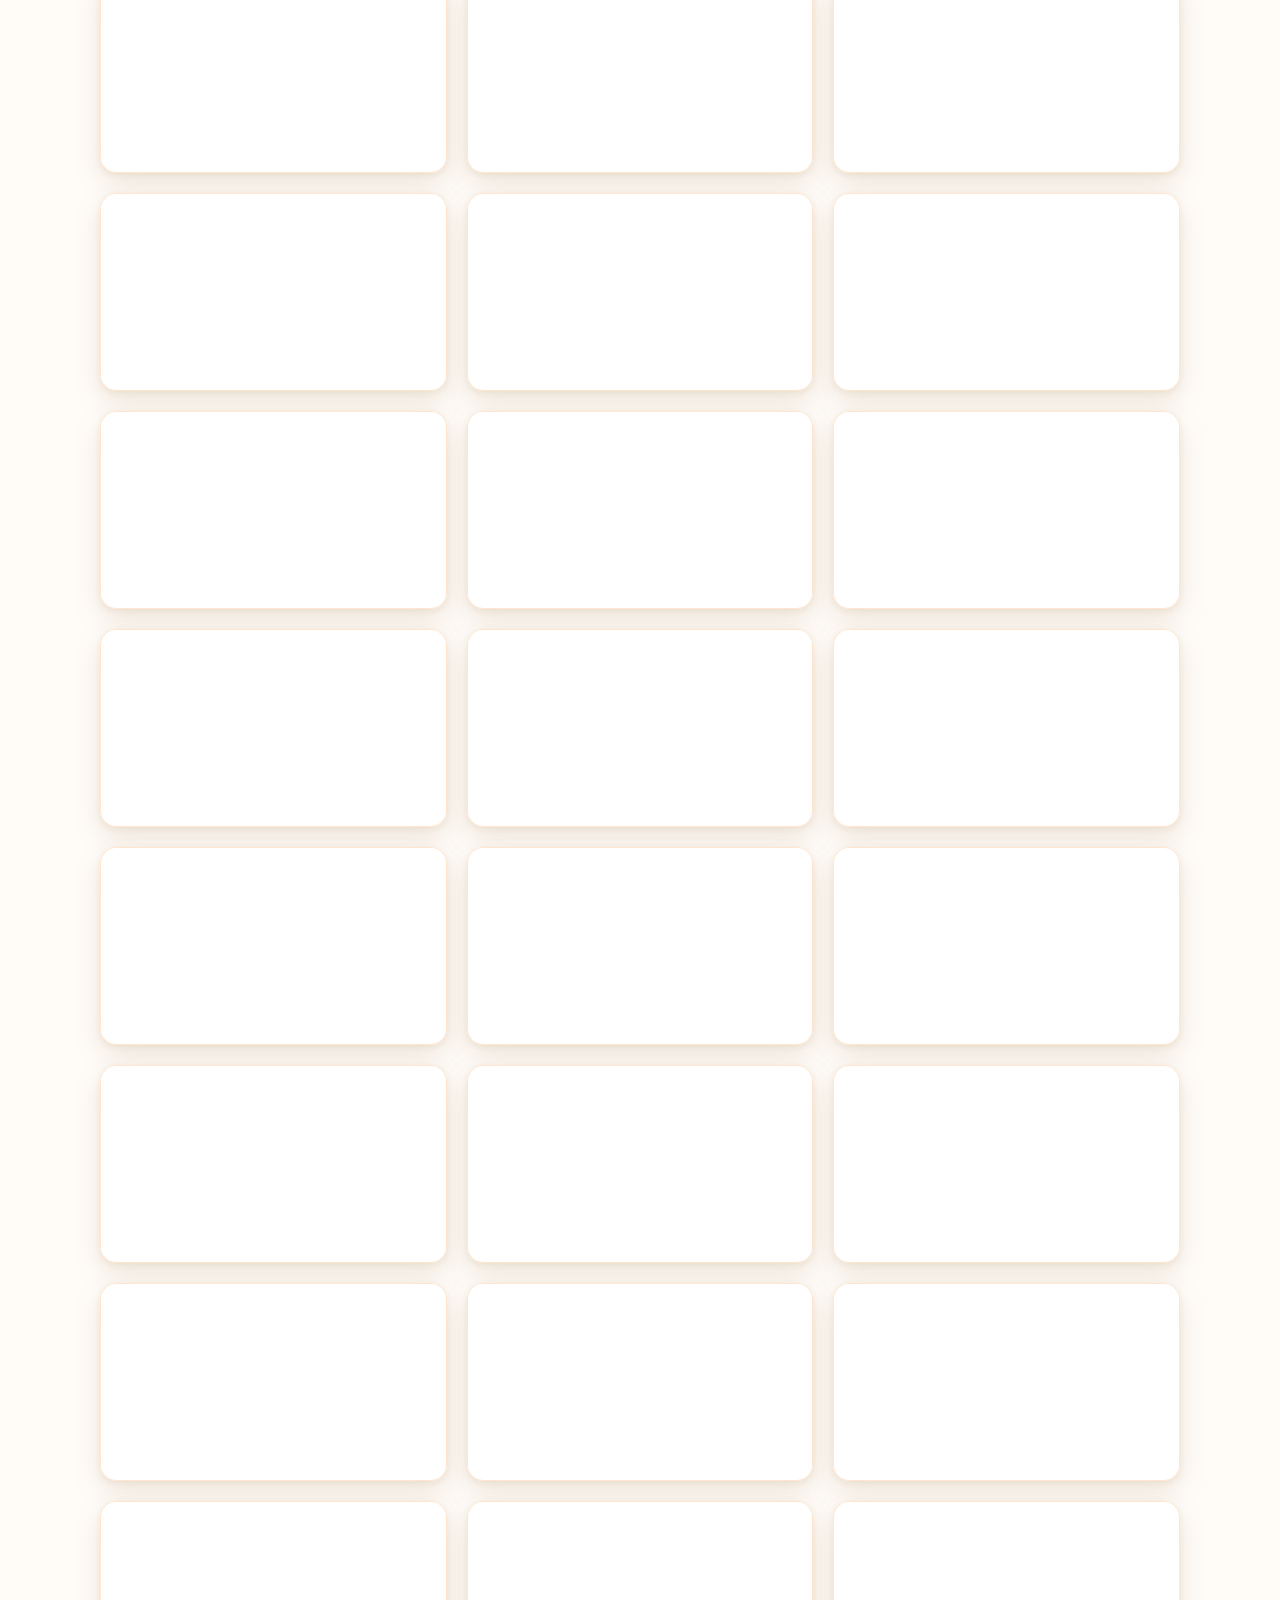
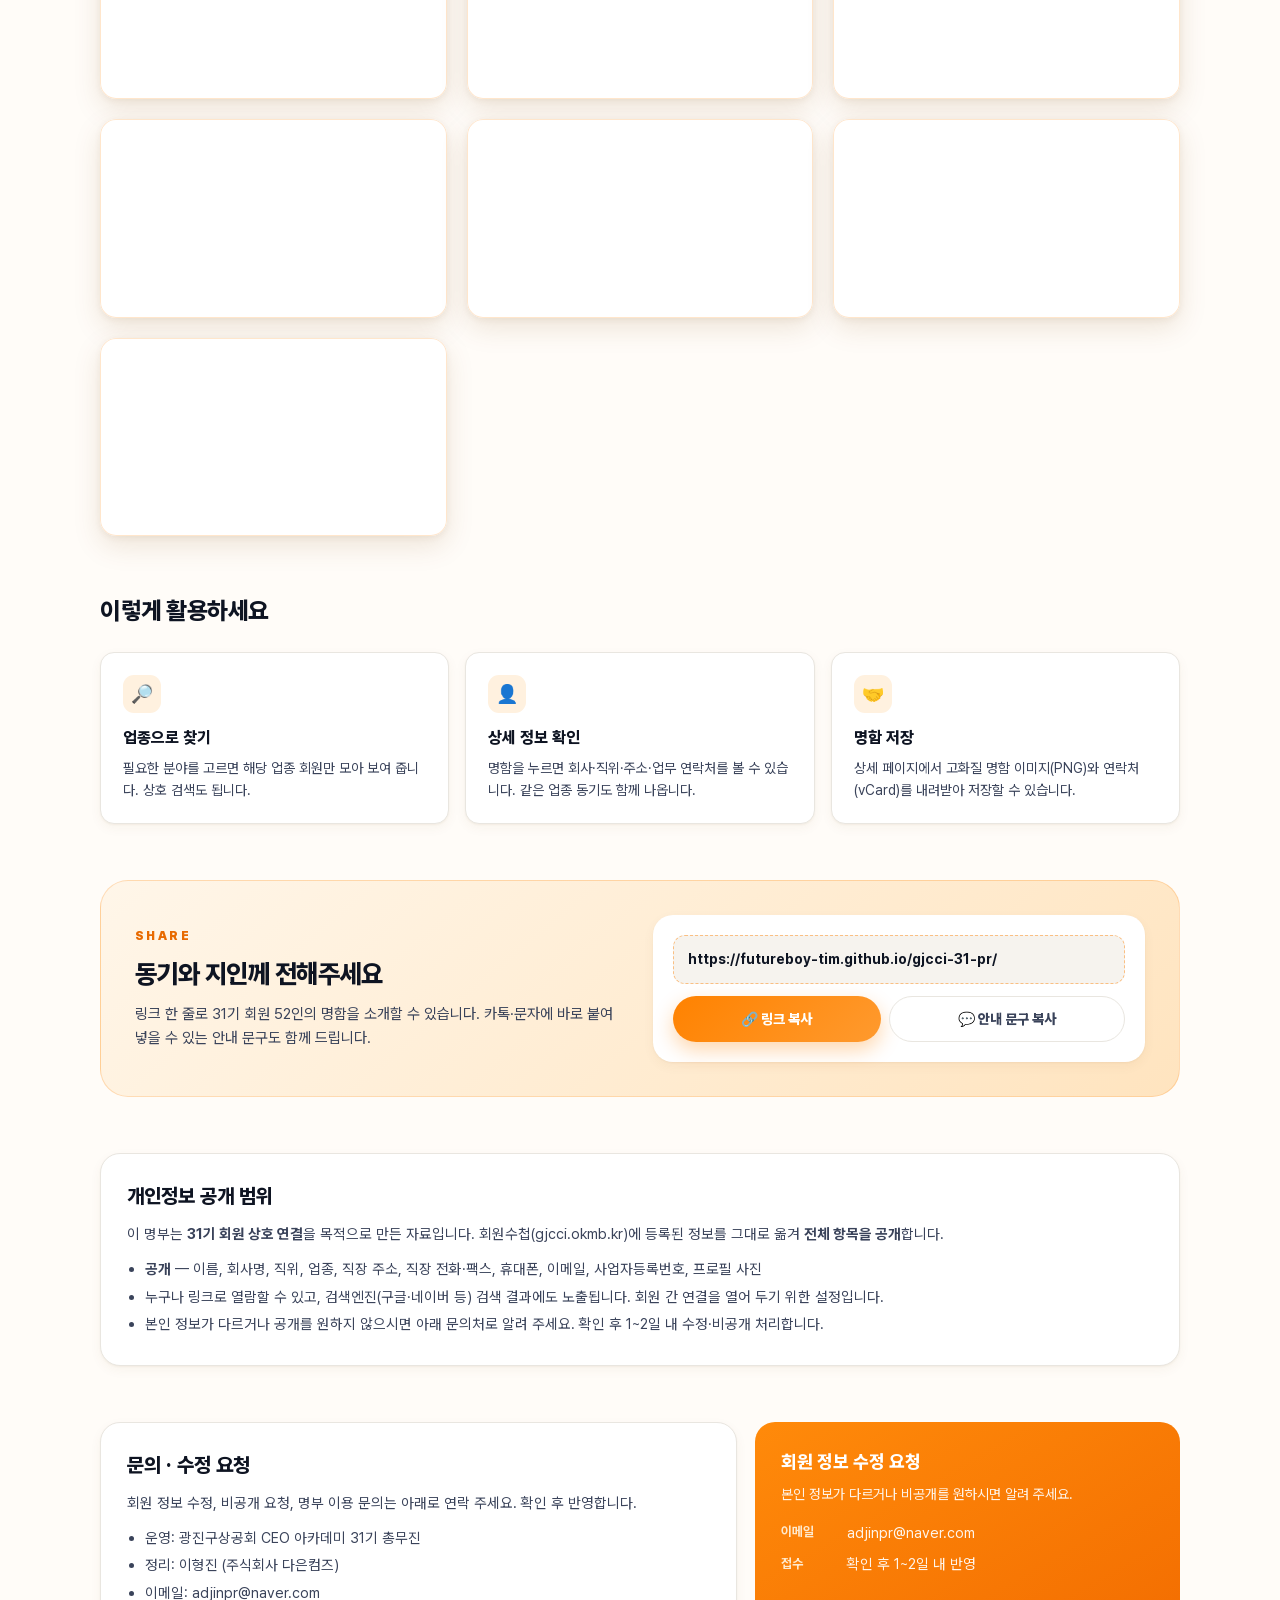
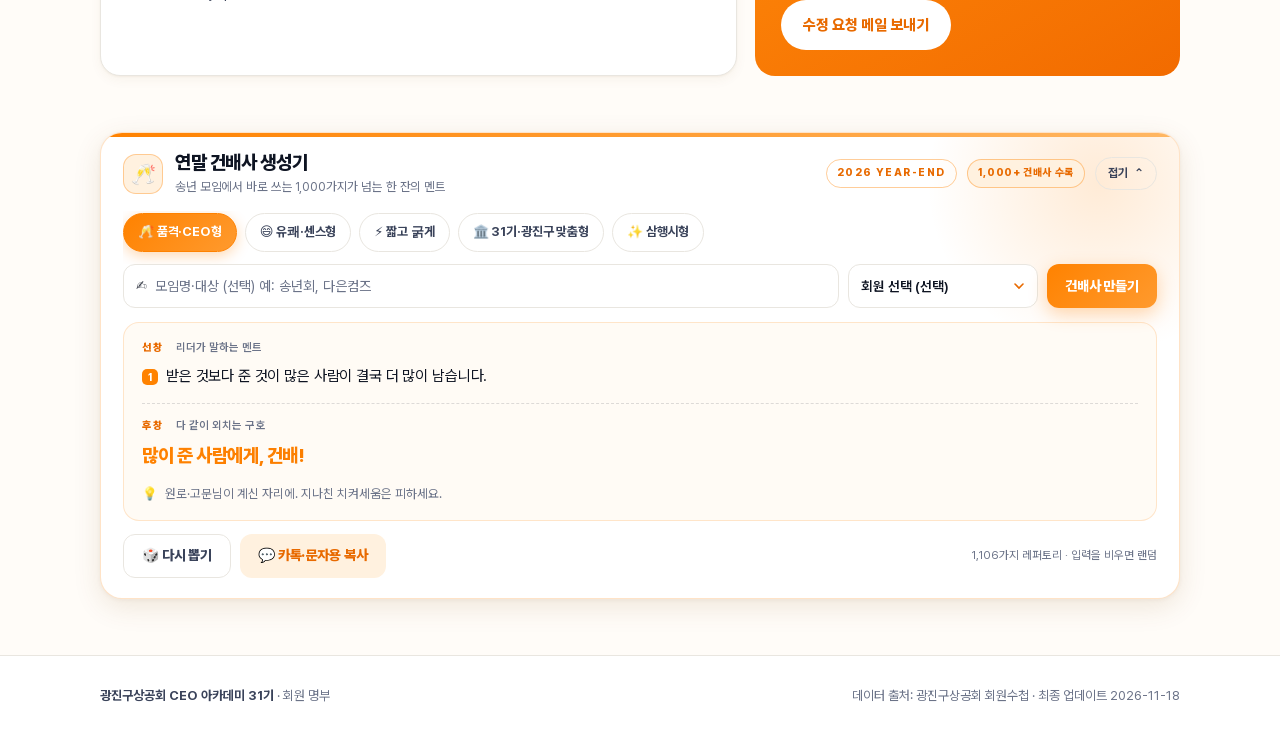
==== commit 57299975: "프로필 사진 44장 밝은 배경으로 교체: 원본에서 인물 분리 후 크림 배경 합성(원본 얼굴 픽셀 유지), JPG 전환으로 용량 축소" ====
--- a/index.html
+++ b/index.html
@@ -9,17 +9,17 @@
 <meta property="og:title" content="광진구상공회 CEO 31기 회원 명부" />
 <meta property="og:description" content="광진에서 만나는 52인의 사업 파트너 · 광진구상공회 CEO 아카데미 31기" />
 <meta property="og:url" content="https://futureboy-tim.github.io/gjcci-31-pr/" />
-<meta property="og:image" content="https://futureboy-tim.github.io/gjcci-31-pr/assets/og-image.png?v=2" />
-<meta property="og:image:secure_url" content="https://futureboy-tim.github.io/gjcci-31-pr/assets/og-image.png?v=2" />
+<meta property="og:image" content="https://futureboy-tim.github.io/gjcci-31-pr/assets/og-image.png?v=3" />
+<meta property="og:image:secure_url" content="https://futureboy-tim.github.io/gjcci-31-pr/assets/og-image.png?v=3" />
 <meta property="og:image:type" content="image/png" />
 <meta property="og:image:width" content="1200" />
 <meta property="og:image:height" content="630" />
 <meta property="og:image:alt" content="광진에서 만나는 52인의 사업 파트너 · 광진구상공회 CEO 아카데미 31기" />
 <meta property="og:locale" content="ko_KR" />
 <meta name="twitter:card" content="summary_large_image" />
-<meta name="twitter:image" content="https://futureboy-tim.github.io/gjcci-31-pr/assets/og-image.png?v=2" />
+<meta name="twitter:image" content="https://futureboy-tim.github.io/gjcci-31-pr/assets/og-image.png?v=3" />
 <meta property="og:site_name" content="광진구상공회 CEO 31기" />
-<link rel="stylesheet" href="assets/css/style.css?v=20261126" />
+<link rel="stylesheet" href="assets/css/style.css?v=20261126b" />
 <link rel="preload" href="assets/fonts/Pretendard-31.woff2" as="font" type="font/woff2" crossorigin />
 </head>
 <body>
@@ -218,9 +218,9 @@
   </div>
 </footer>
 
-<script src="assets/js/card.js?v=20261126"></script>
-<script src="assets/js/app.js?v=20261126"></script>
-<script src="assets/js/toast-data.js?v=20261126"></script>
-<script src="assets/js/toast.js?v=20261126"></script>
+<script src="assets/js/card.js?v=20261126b"></script>
+<script src="assets/js/app.js?v=20261126b"></script>
+<script src="assets/js/toast-data.js?v=20261126b"></script>
+<script src="assets/js/toast.js?v=20261126b"></script>
 </body>
 </html>
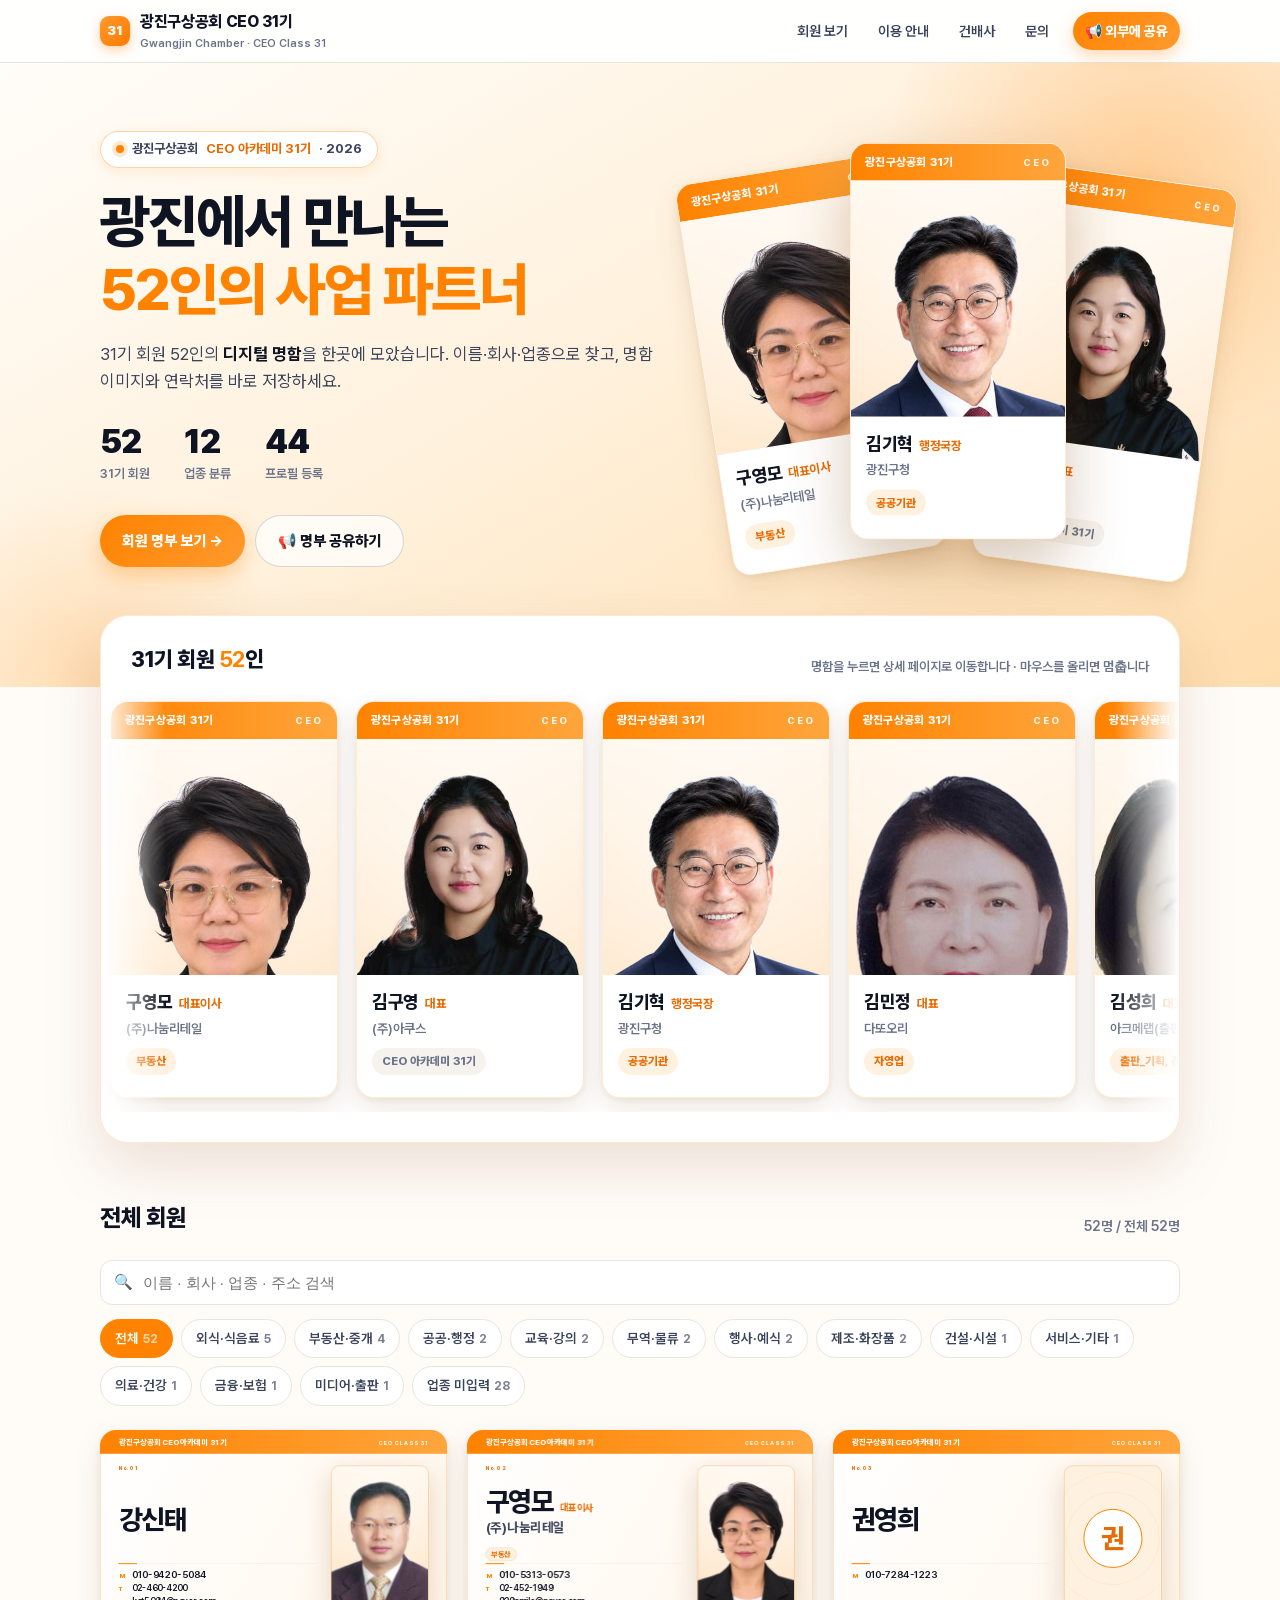
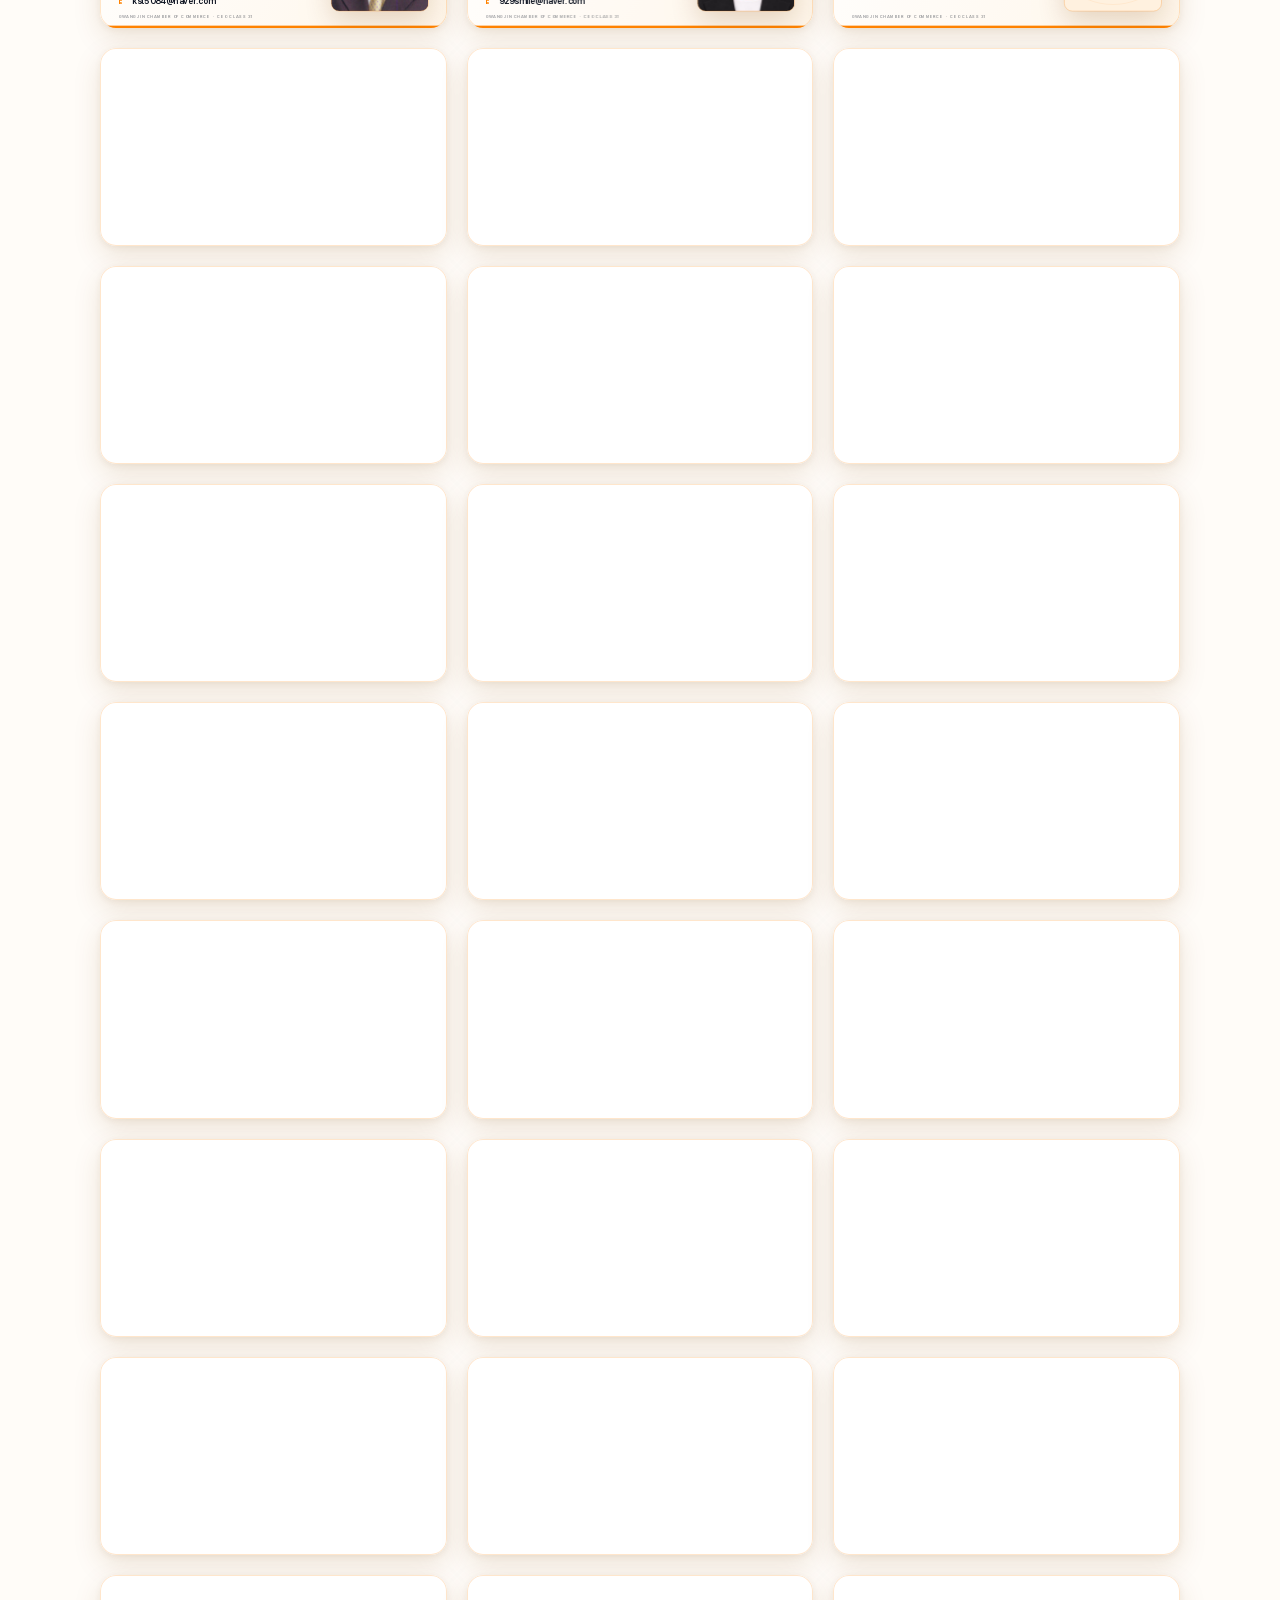
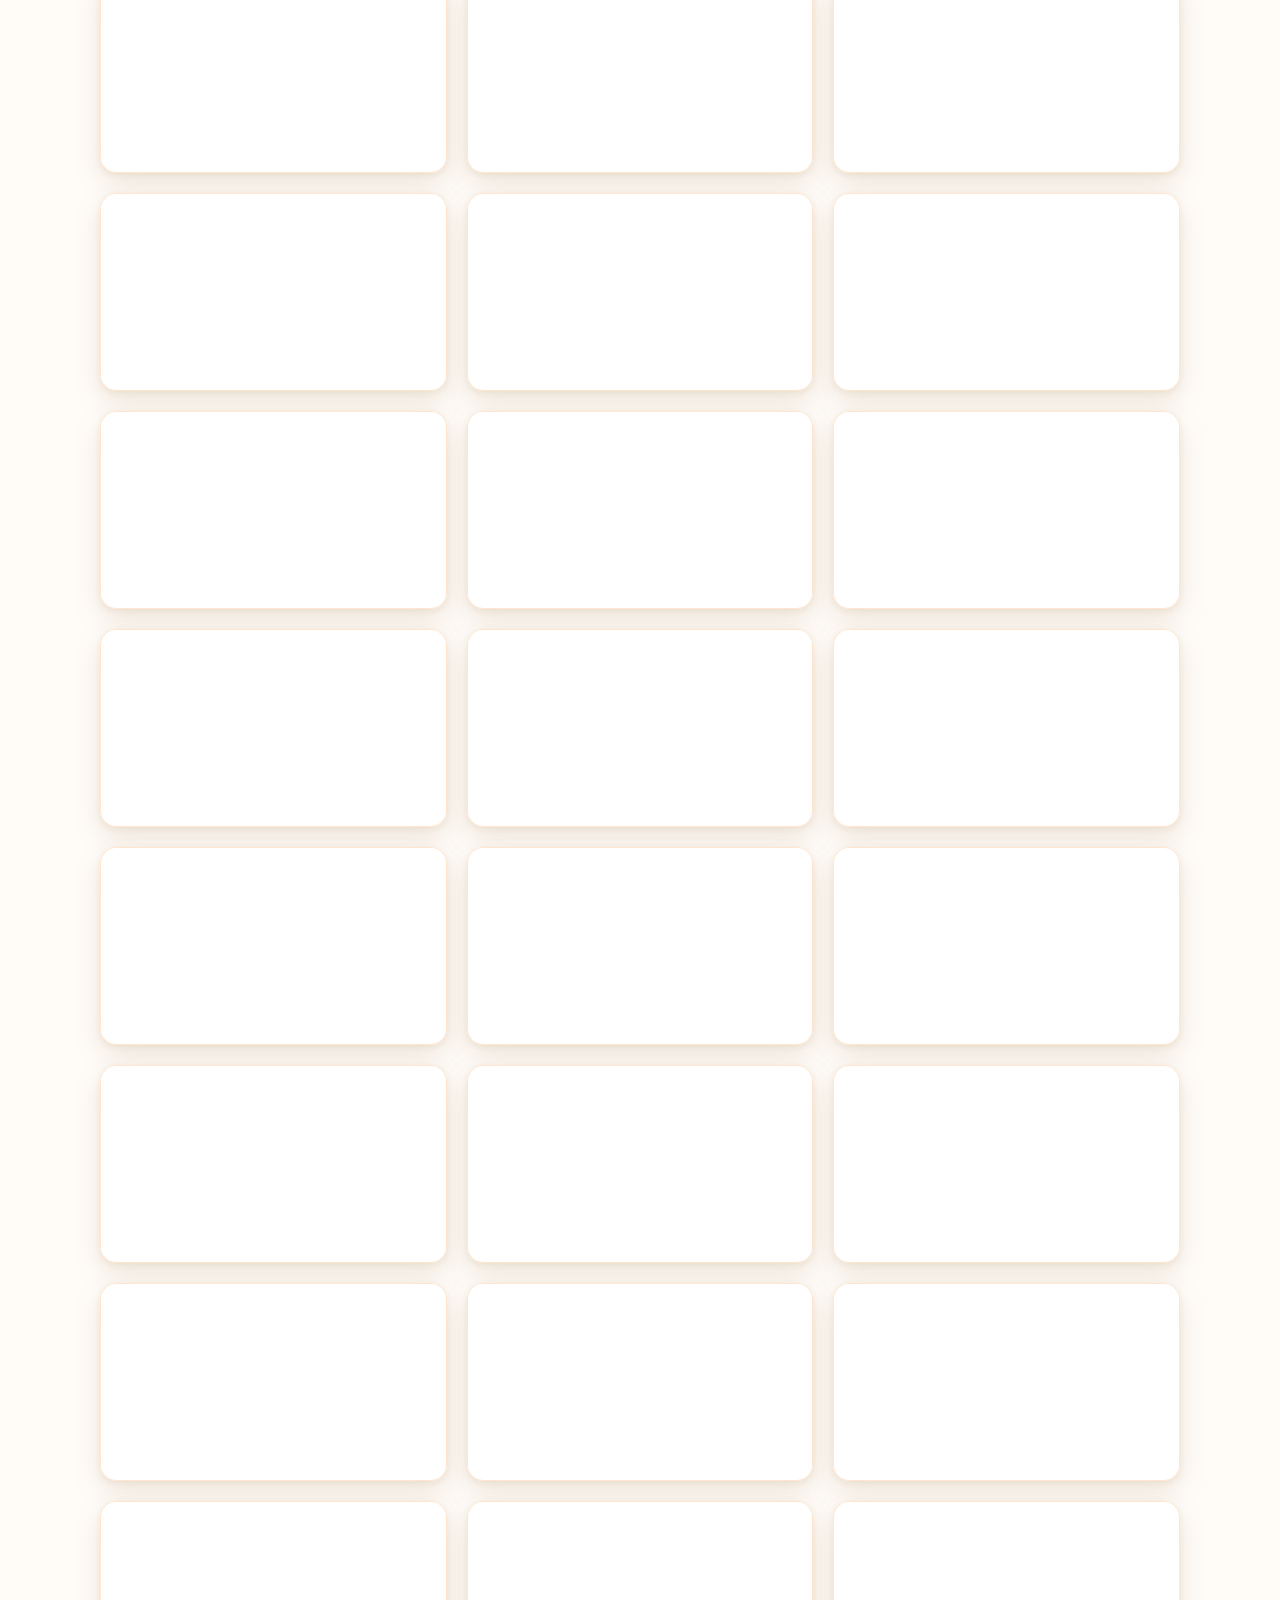
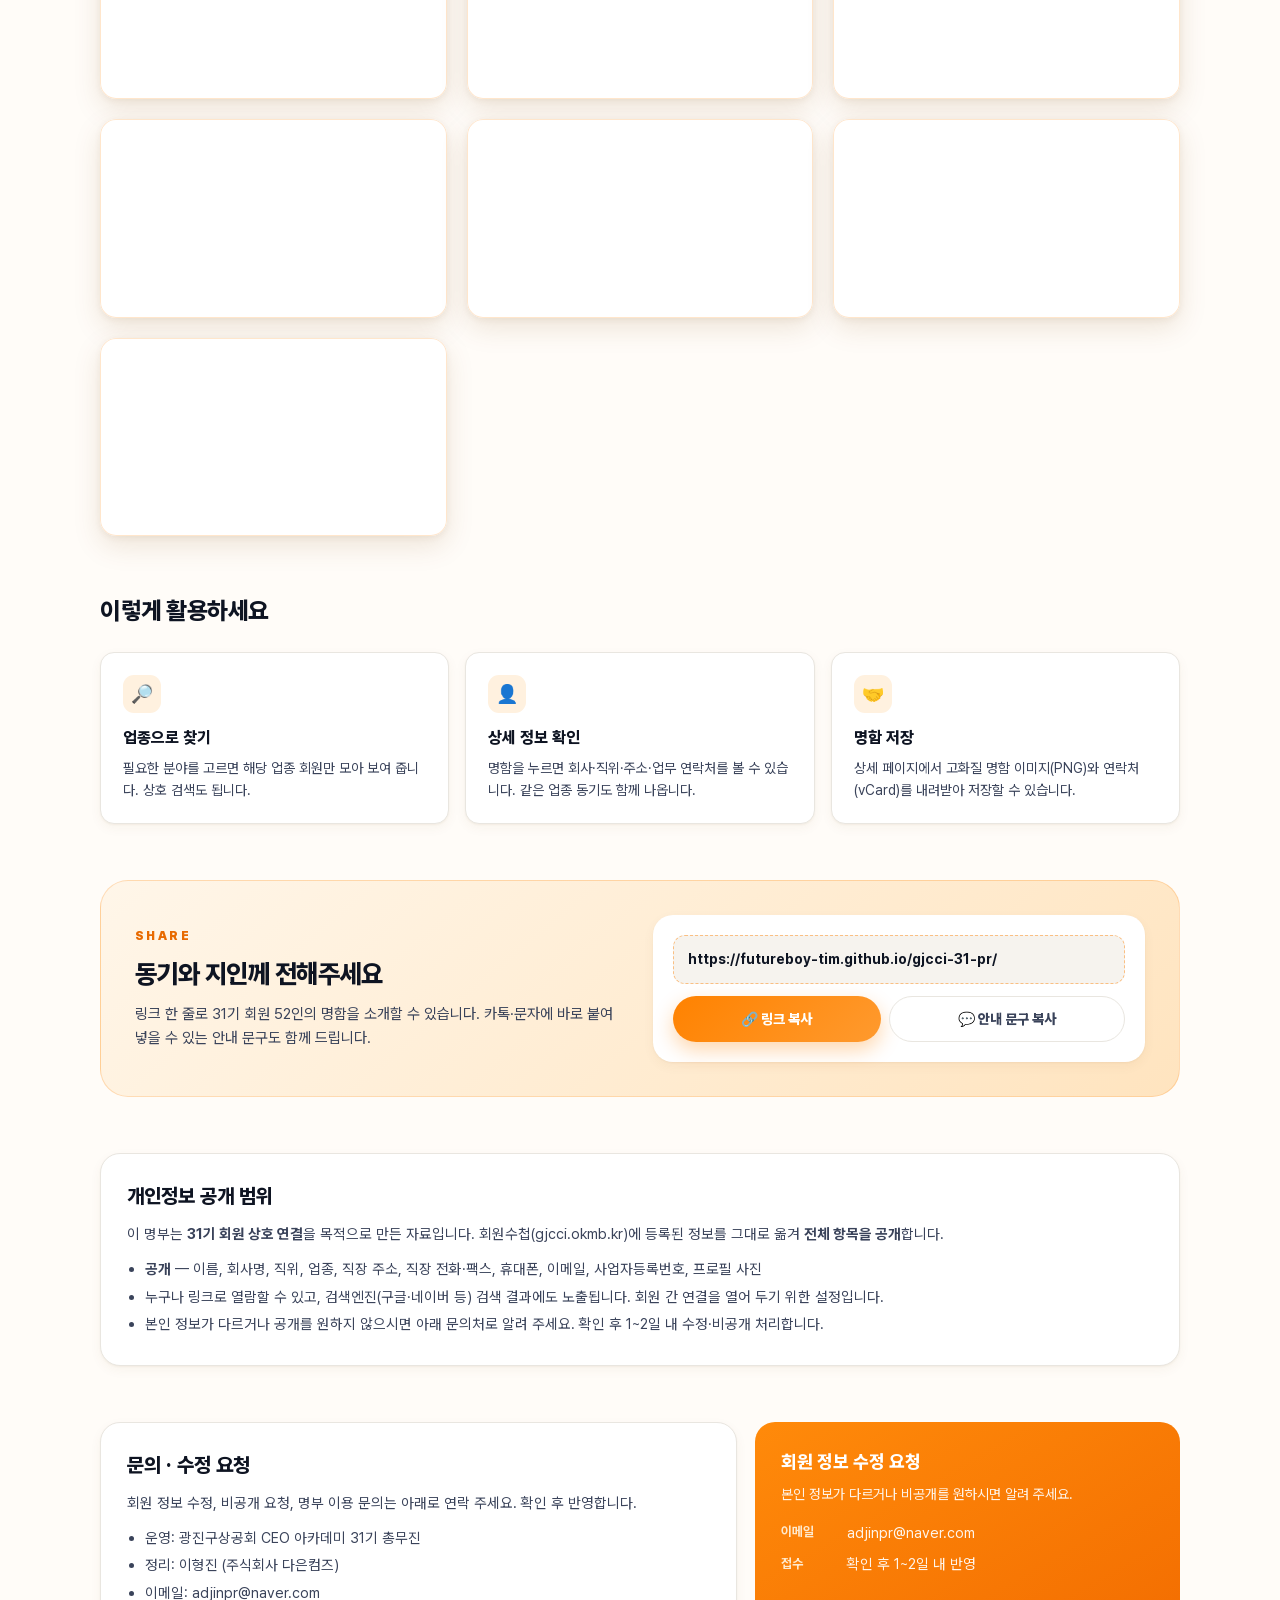
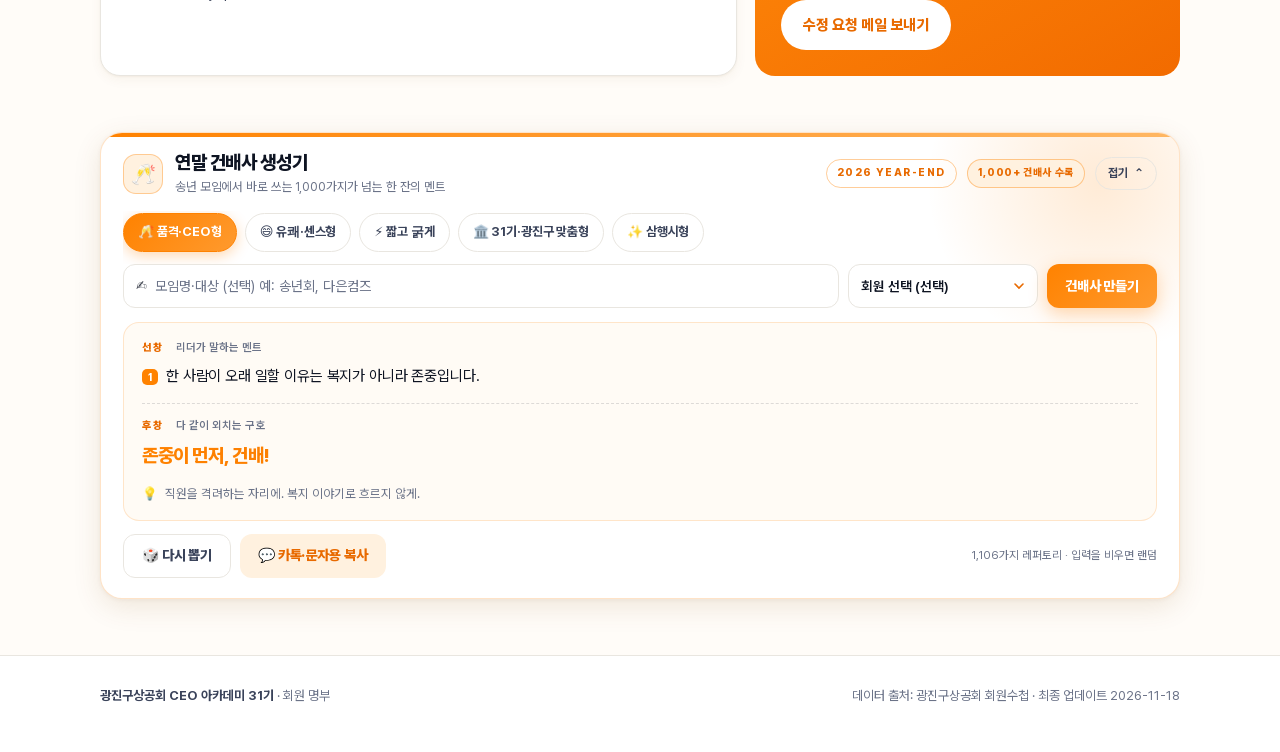
==== commit cc984508: "명함 누르면 바로 저장: 휴대폰은 공유 시트(갤러리 저장), PC는 내려받기, 앱 내 브라우저는 길게 눌러 저장 안내 · 저장용 JPG 52장 추가" ====
--- a/index.html
+++ b/index.html
@@ -19,7 +19,7 @@
 <meta name="twitter:card" content="summary_large_image" />
 <meta name="twitter:image" content="https://futureboy-tim.github.io/gjcci-31-pr/assets/og-image.png?v=3" />
 <meta property="og:site_name" content="광진구상공회 CEO 31기" />
-<link rel="stylesheet" href="assets/css/style.css?v=20261126b" />
+<link rel="stylesheet" href="assets/css/style.css?v=20261126c" />
 <link rel="preload" href="assets/fonts/Pretendard-31.woff2" as="font" type="font/woff2" crossorigin />
 </head>
 <body>
@@ -218,9 +218,9 @@
   </div>
 </footer>
 
-<script src="assets/js/card.js?v=20261126b"></script>
-<script src="assets/js/app.js?v=20261126b"></script>
-<script src="assets/js/toast-data.js?v=20261126b"></script>
-<script src="assets/js/toast.js?v=20261126b"></script>
+<script src="assets/js/card.js?v=20261126c"></script>
+<script src="assets/js/app.js?v=20261126c"></script>
+<script src="assets/js/toast-data.js?v=20261126c"></script>
+<script src="assets/js/toast.js?v=20261126c"></script>
 </body>
 </html>
--- a/assets/css/style.css
+++ b/assets/css/style.css
@@ -217,7 +217,7 @@
   border-radius:var(--r-xl);padding:clamp(14px,3vw,30px);margin:18px 0 0;box-shadow:var(--shadow-sm);
   display:grid;place-items:center}
 .card-stage-inner{width:100%;max-width:780px;position:relative;border-radius:16px;overflow:hidden;
-  box-shadow:0 18px 50px rgba(120,60,0,.22);cursor:zoom-in}
+  box-shadow:0 18px 50px rgba(120,60,0,.22);cursor:pointer}
 .card-stage-inner canvas{display:block;width:100%;height:auto;aspect-ratio:1050/600}
 .card-stage-inner:focus-visible{outline:3px solid var(--accent);outline-offset:4px}
 .card-hint{margin:10px 0 0;text-align:center;font-size:12.5px;color:var(--ink-3)}
@@ -439,3 +439,13 @@
 .gt-count{color:var(--ink-3)}
 .gt-snack{background:#1B2233;border:1px solid rgba(255,130,0,.5)}
 #share,#members,#how,#contact,#privacy{scroll-margin-top:70px}
+
+/* ── 저장 안내 화면 ───────────────────── */
+.lb-inner{display:flex;flex-direction:column;align-items:center;gap:14px;max-width:min(1100px,96vw)}
+.lb-tip{margin:0;color:#fff;font-size:15.5px;font-weight:700;text-align:center;background:rgba(255,130,0,.92);
+  padding:10px 16px;border-radius:999px}
+.lb-tip b{font-weight:900}
+.lightbox .lb-inner img{max-width:100%;max-height:66vh;border-radius:14px;box-shadow:0 30px 80px rgba(0,0,0,.5);
+  -webkit-touch-callout:default;-webkit-user-select:auto;user-select:auto}
+.lb-actions{display:flex;gap:10px;flex-wrap:wrap;justify-content:center}
+.lb-actions .btn{padding:12px 18px;font-size:14.5px}
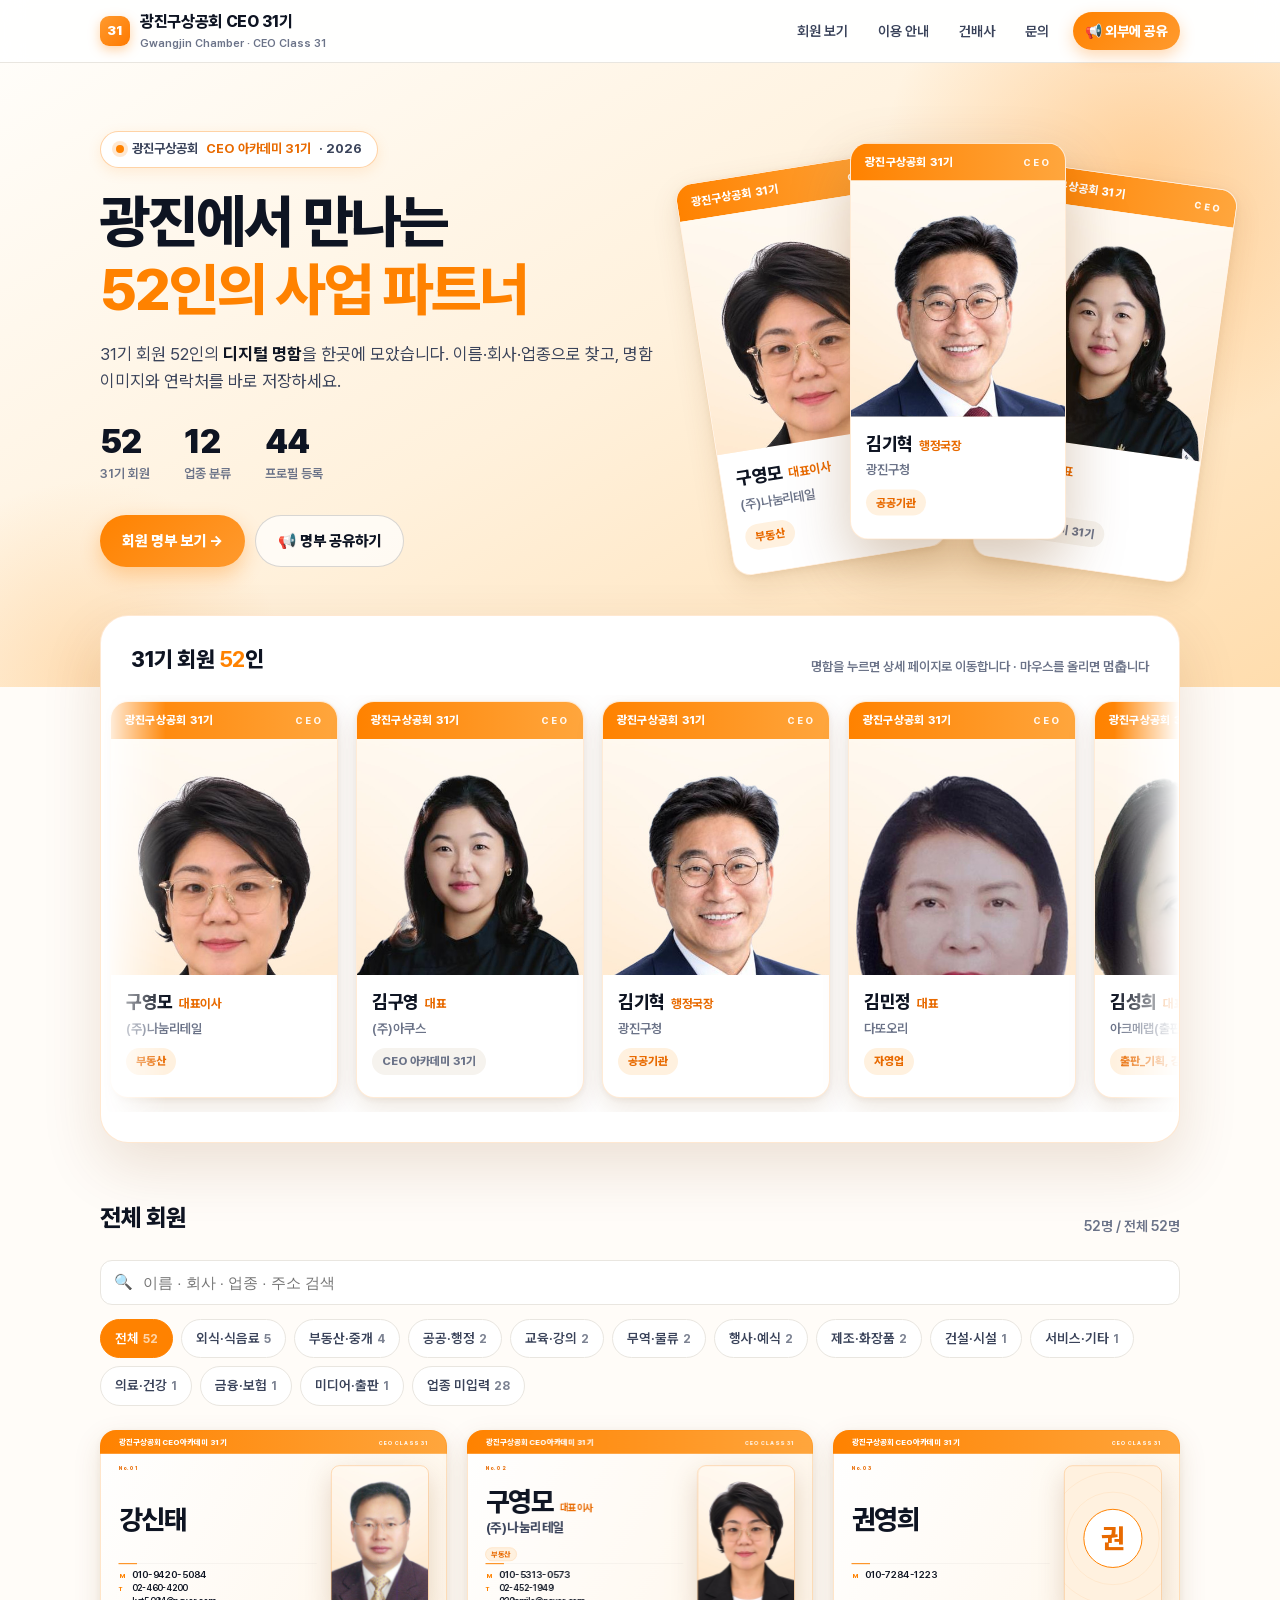
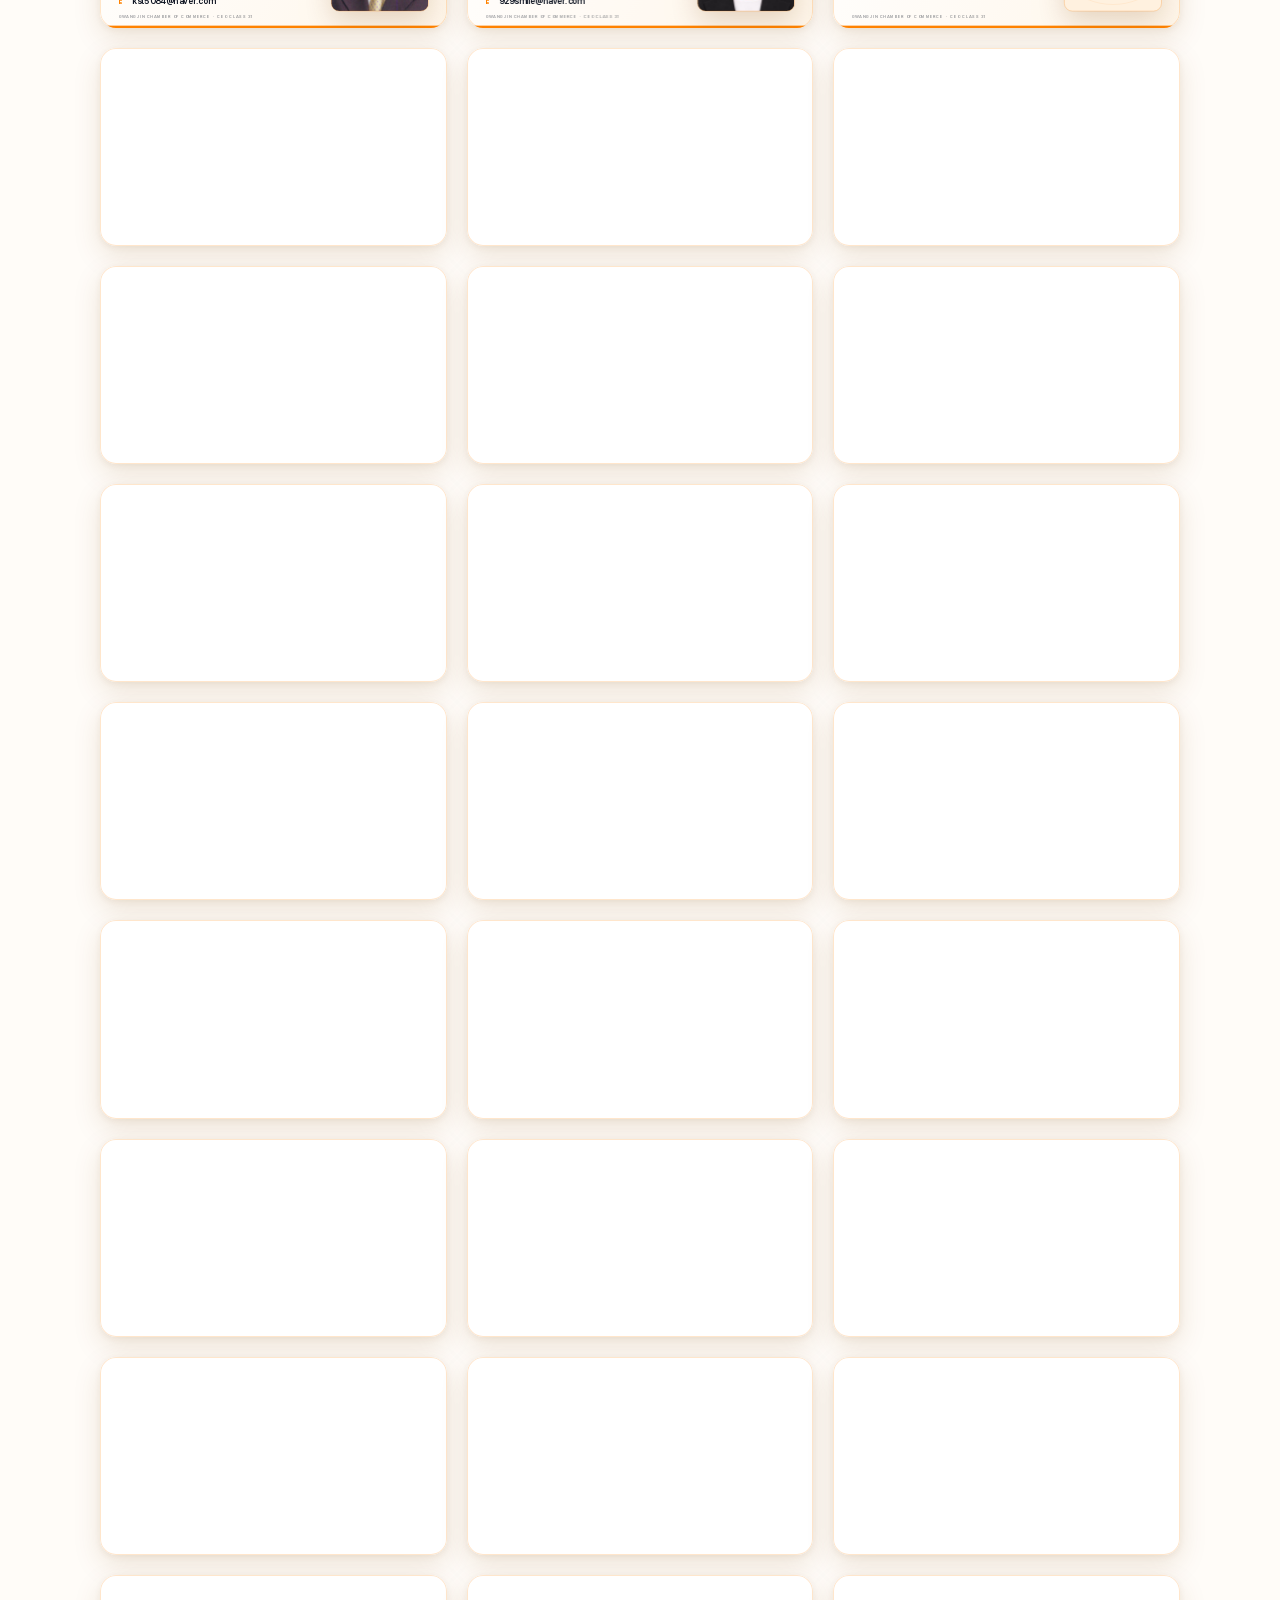
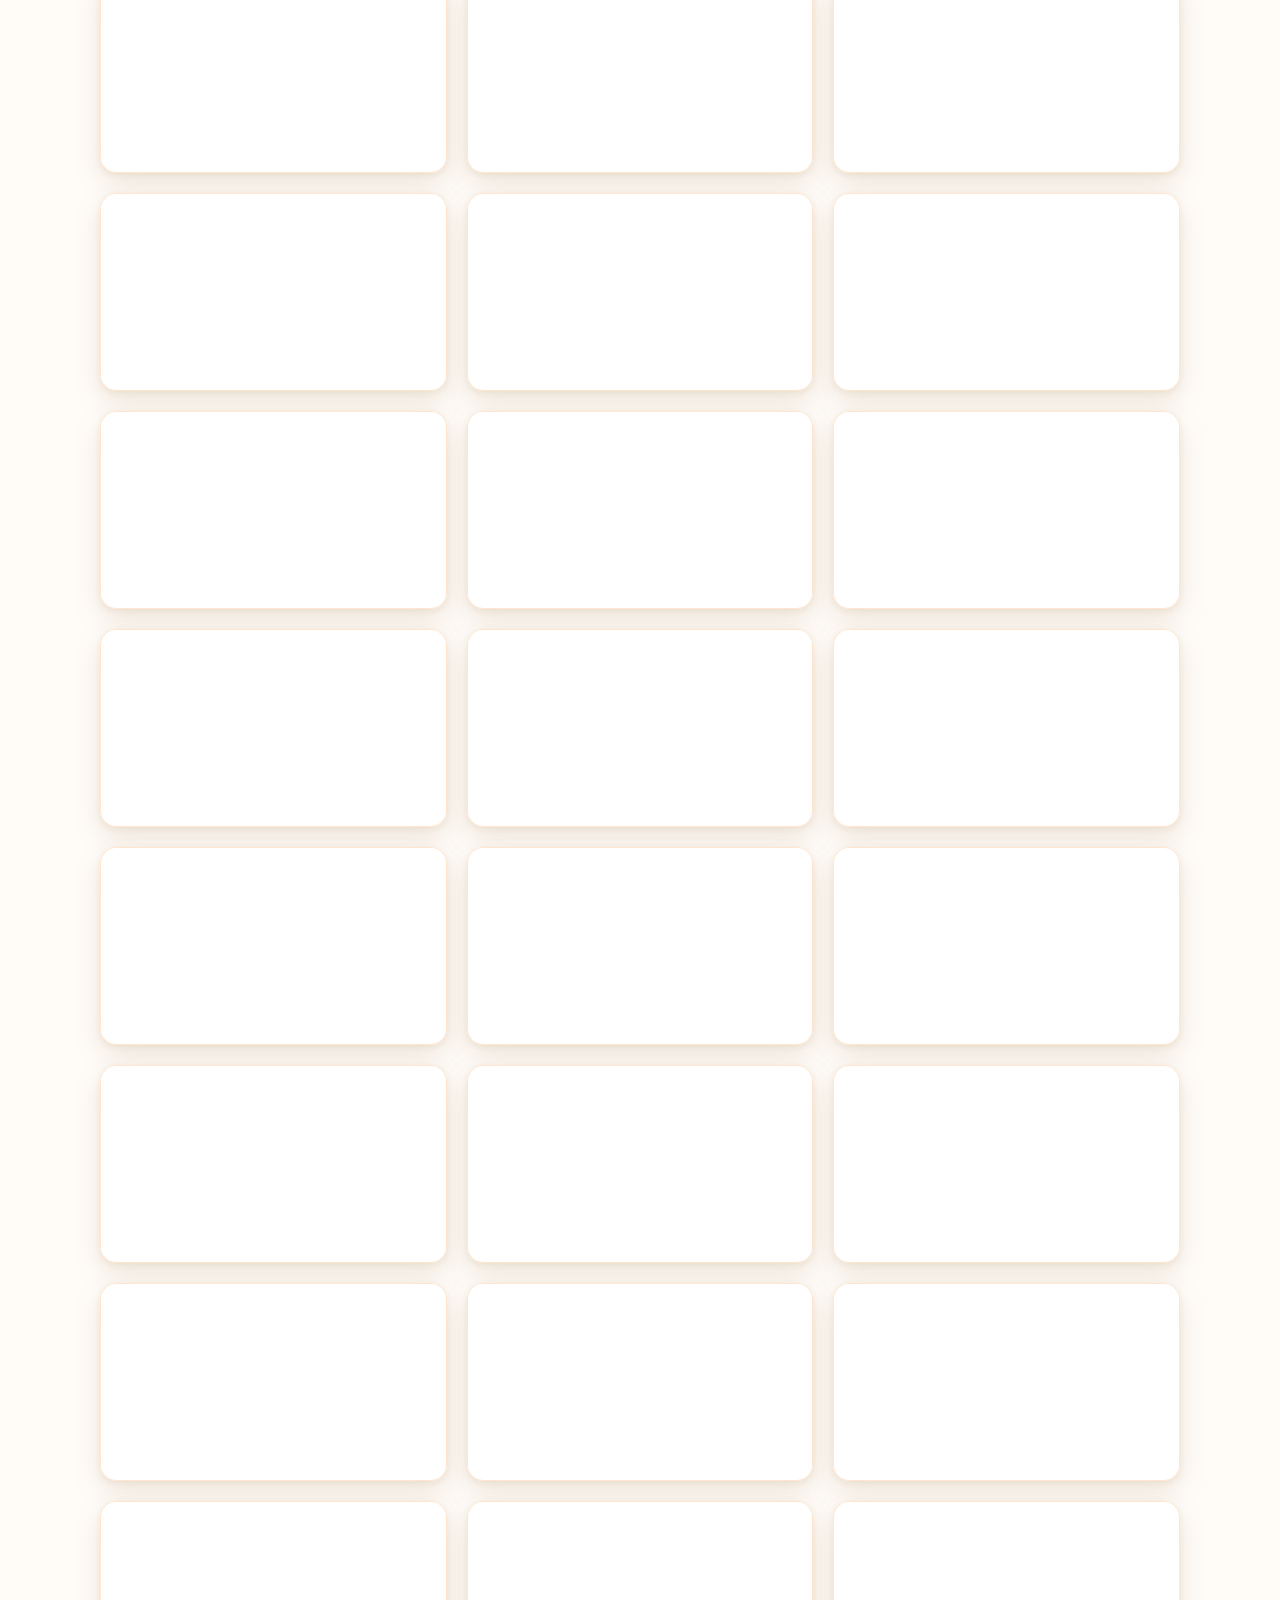
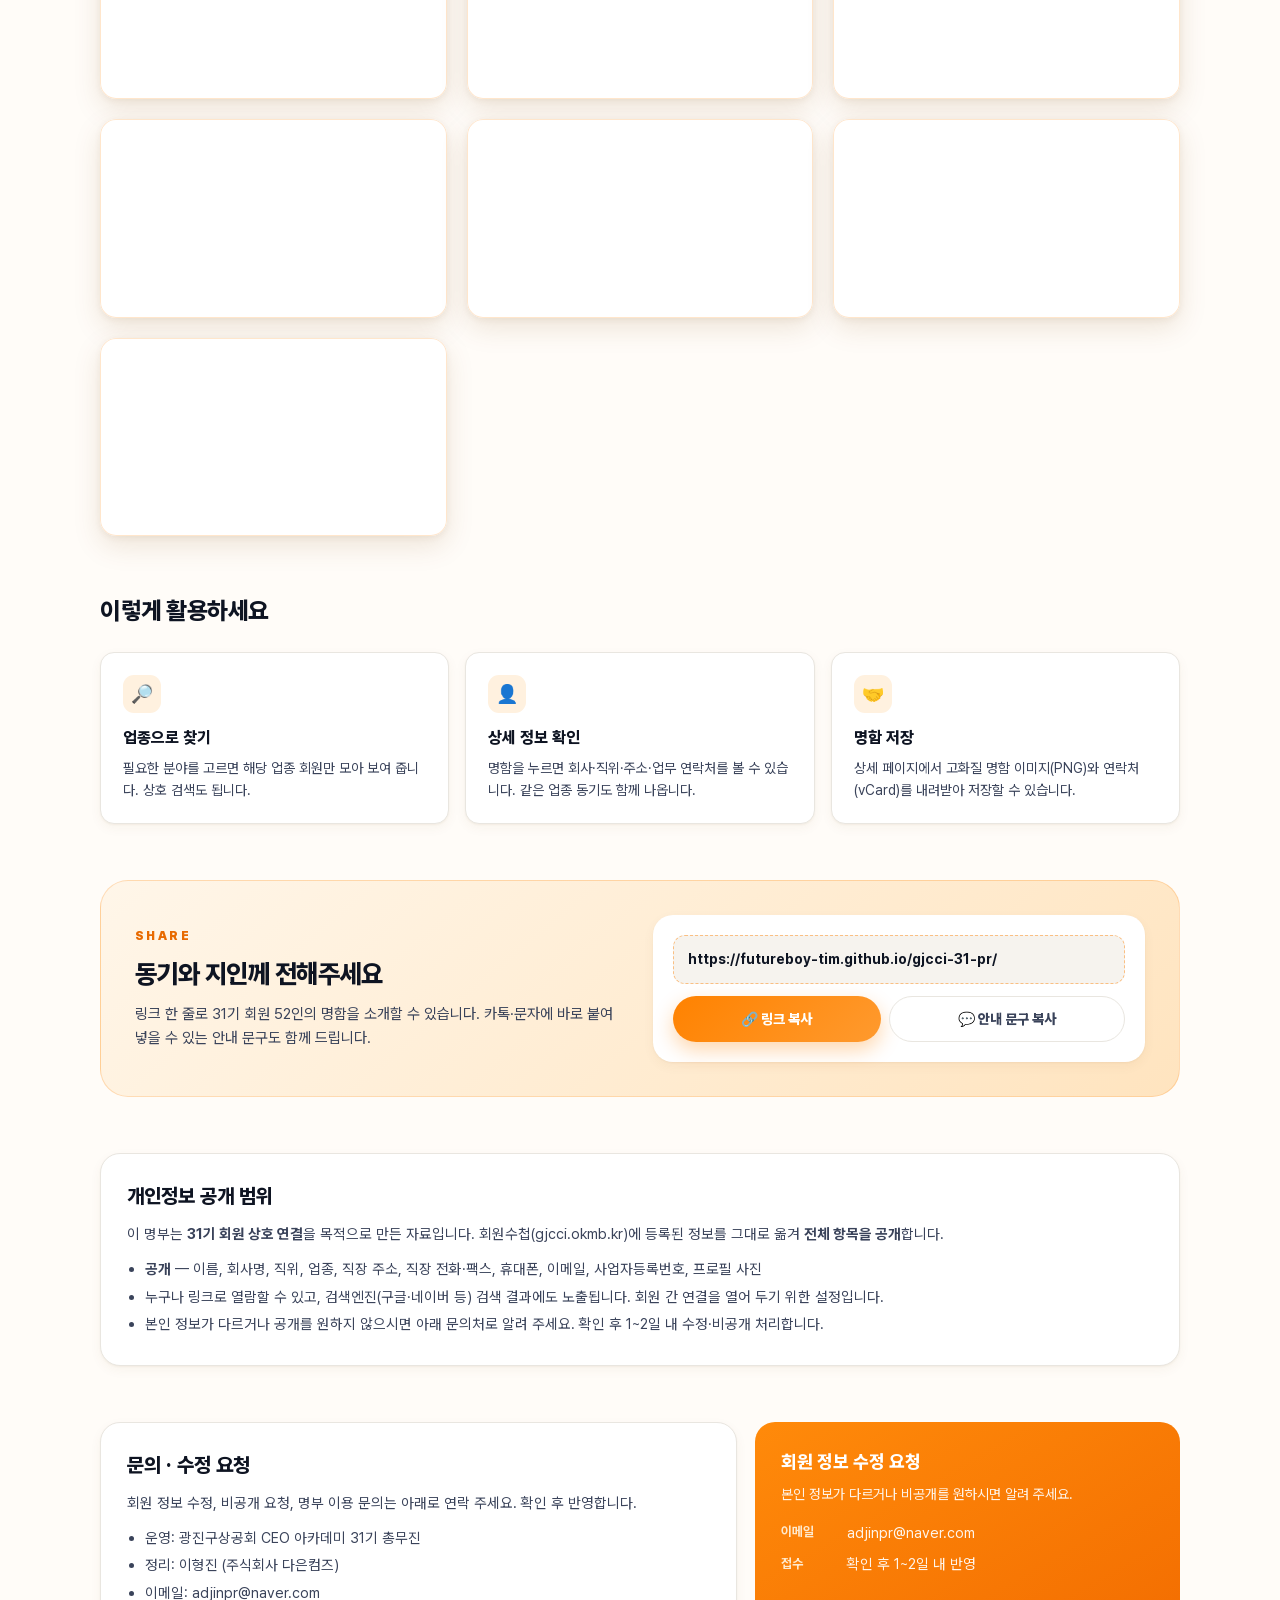
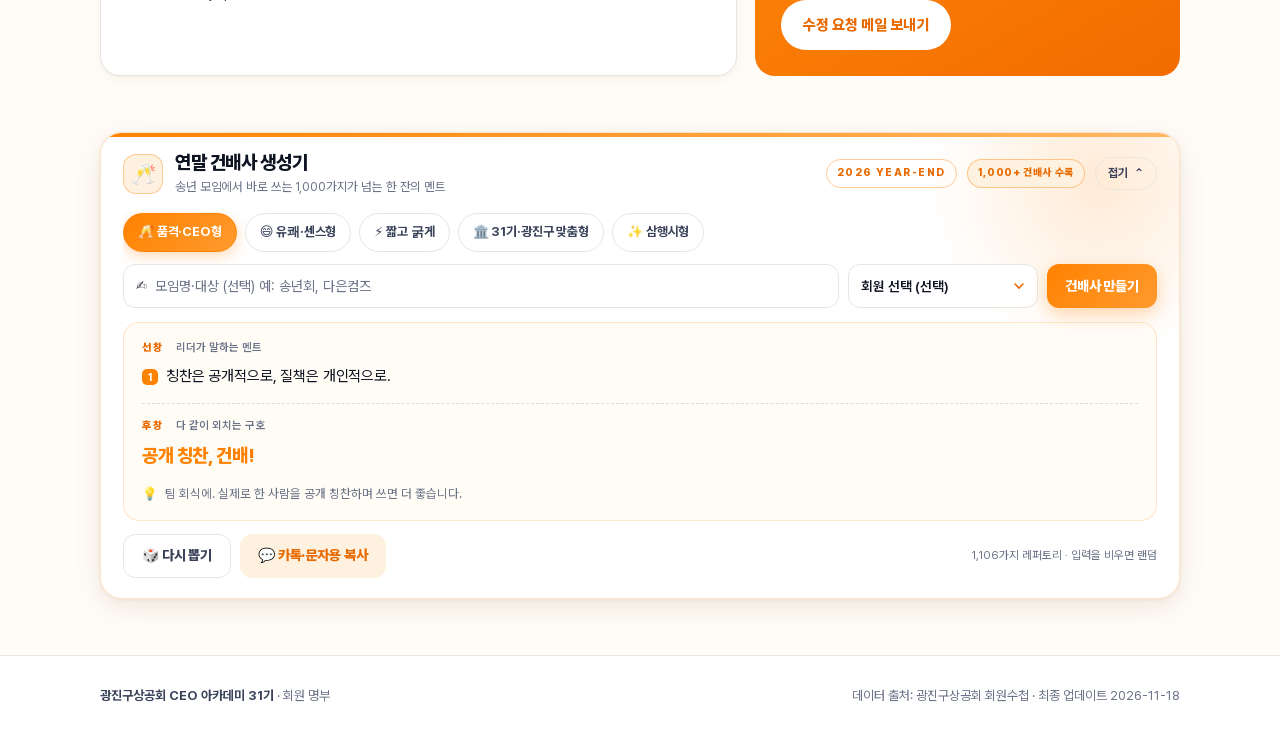
==== commit 3b0a7272: "실제 명함 영역 추가: 회원 상세에서 앞·뒤 이미지 저장·전달, 등록 도구(tools/add_realcard.py)" ====
--- a/index.html
+++ b/index.html
@@ -19,7 +19,7 @@
 <meta name="twitter:card" content="summary_large_image" />
 <meta name="twitter:image" content="https://futureboy-tim.github.io/gjcci-31-pr/assets/og-image.png?v=3" />
 <meta property="og:site_name" content="광진구상공회 CEO 31기" />
-<link rel="stylesheet" href="assets/css/style.css?v=20261126c" />
+<link rel="stylesheet" href="assets/css/style.css?v=20261126d" />
 <link rel="preload" href="assets/fonts/Pretendard-31.woff2" as="font" type="font/woff2" crossorigin />
 </head>
 <body>
@@ -218,9 +218,9 @@
   </div>
 </footer>
 
-<script src="assets/js/card.js?v=20261126c"></script>
-<script src="assets/js/app.js?v=20261126c"></script>
-<script src="assets/js/toast-data.js?v=20261126c"></script>
-<script src="assets/js/toast.js?v=20261126c"></script>
+<script src="assets/js/card.js?v=20261126d"></script>
+<script src="assets/js/app.js?v=20261126d"></script>
+<script src="assets/js/toast-data.js?v=20261126d"></script>
+<script src="assets/js/toast.js?v=20261126d"></script>
 </body>
 </html>
--- a/assets/css/style.css
+++ b/assets/css/style.css
@@ -97,7 +97,9 @@
 .v-top{display:flex;align-items:center;justify-content:space-between;padding:9px 14px;
   background:linear-gradient(90deg,#FF8200,#FFA63D);color:#fff;font-size:11.5px;font-weight:800;letter-spacing:.02em}
 .v-top span:last-child{font-size:9.5px;letter-spacing:.2em;opacity:.92}
-.v-photo{height:236px;background:#FFF1DF;display:grid;place-items:center;overflow:hidden}
+.v-photo{height:236px;background:#FFF1DF;display:grid;place-items:center;overflow:hidden;position:relative}
+.v-real{position:absolute;left:10px;bottom:10px;font-size:10.5px;font-weight:800;color:#fff;background:rgba(14,20,34,.72);
+  padding:4px 8px;border-radius:999px;letter-spacing:.02em}
 .v-photo img{width:100%;height:100%;object-fit:cover;object-position:top center}
 .v-mono{width:92px;height:92px;border-radius:50%;background:#fff;border:3px solid var(--brand);display:grid;place-items:center;
   font-size:40px;font-weight:800;color:var(--brand-2)}
@@ -449,3 +451,22 @@
   -webkit-touch-callout:default;-webkit-user-select:auto;user-select:auto}
 .lb-actions{display:flex;gap:10px;flex-wrap:wrap;justify-content:center}
 .lb-actions .btn{padding:12px 18px;font-size:14.5px}
+
+/* ── 실제 명함 (스캔·촬영본) ─────────────── */
+.real-card{margin:26px 0 0;background:#fff;border:1px solid rgba(255,130,0,.22);border-radius:var(--r-xl);
+  padding:clamp(16px,3vw,28px);box-shadow:var(--shadow-sm)}
+.real-head h2{margin:0;font-size:20px;font-weight:800;letter-spacing:-.02em}
+.real-head p{margin:4px 0 0;font-size:13.5px;color:var(--ink-3)}
+.real-grid{display:grid;grid-template-columns:1fr 1fr;gap:16px;margin-top:16px}
+.real-grid.one{grid-template-columns:minmax(0,560px);justify-content:center}
+.real-item{margin:0}
+.real-img{display:block;width:100%;padding:0;border-radius:14px;overflow:hidden;background:var(--line-2);
+  border:1px solid var(--line);box-shadow:var(--shadow-card);cursor:pointer;transition:transform .18s ease}
+.real-img:hover{transform:translateY(-3px)}
+.real-img:focus-visible{outline:3px solid var(--brand);outline-offset:3px}
+.real-img img{display:block;width:100%;height:auto}
+.real-item figcaption{margin-top:8px;text-align:center;font-size:12.5px;font-weight:700;color:var(--ink-3)}
+.real-actions{margin-top:16px}
+@media (max-width:640px){
+  .real-grid{grid-template-columns:1fr}
+}
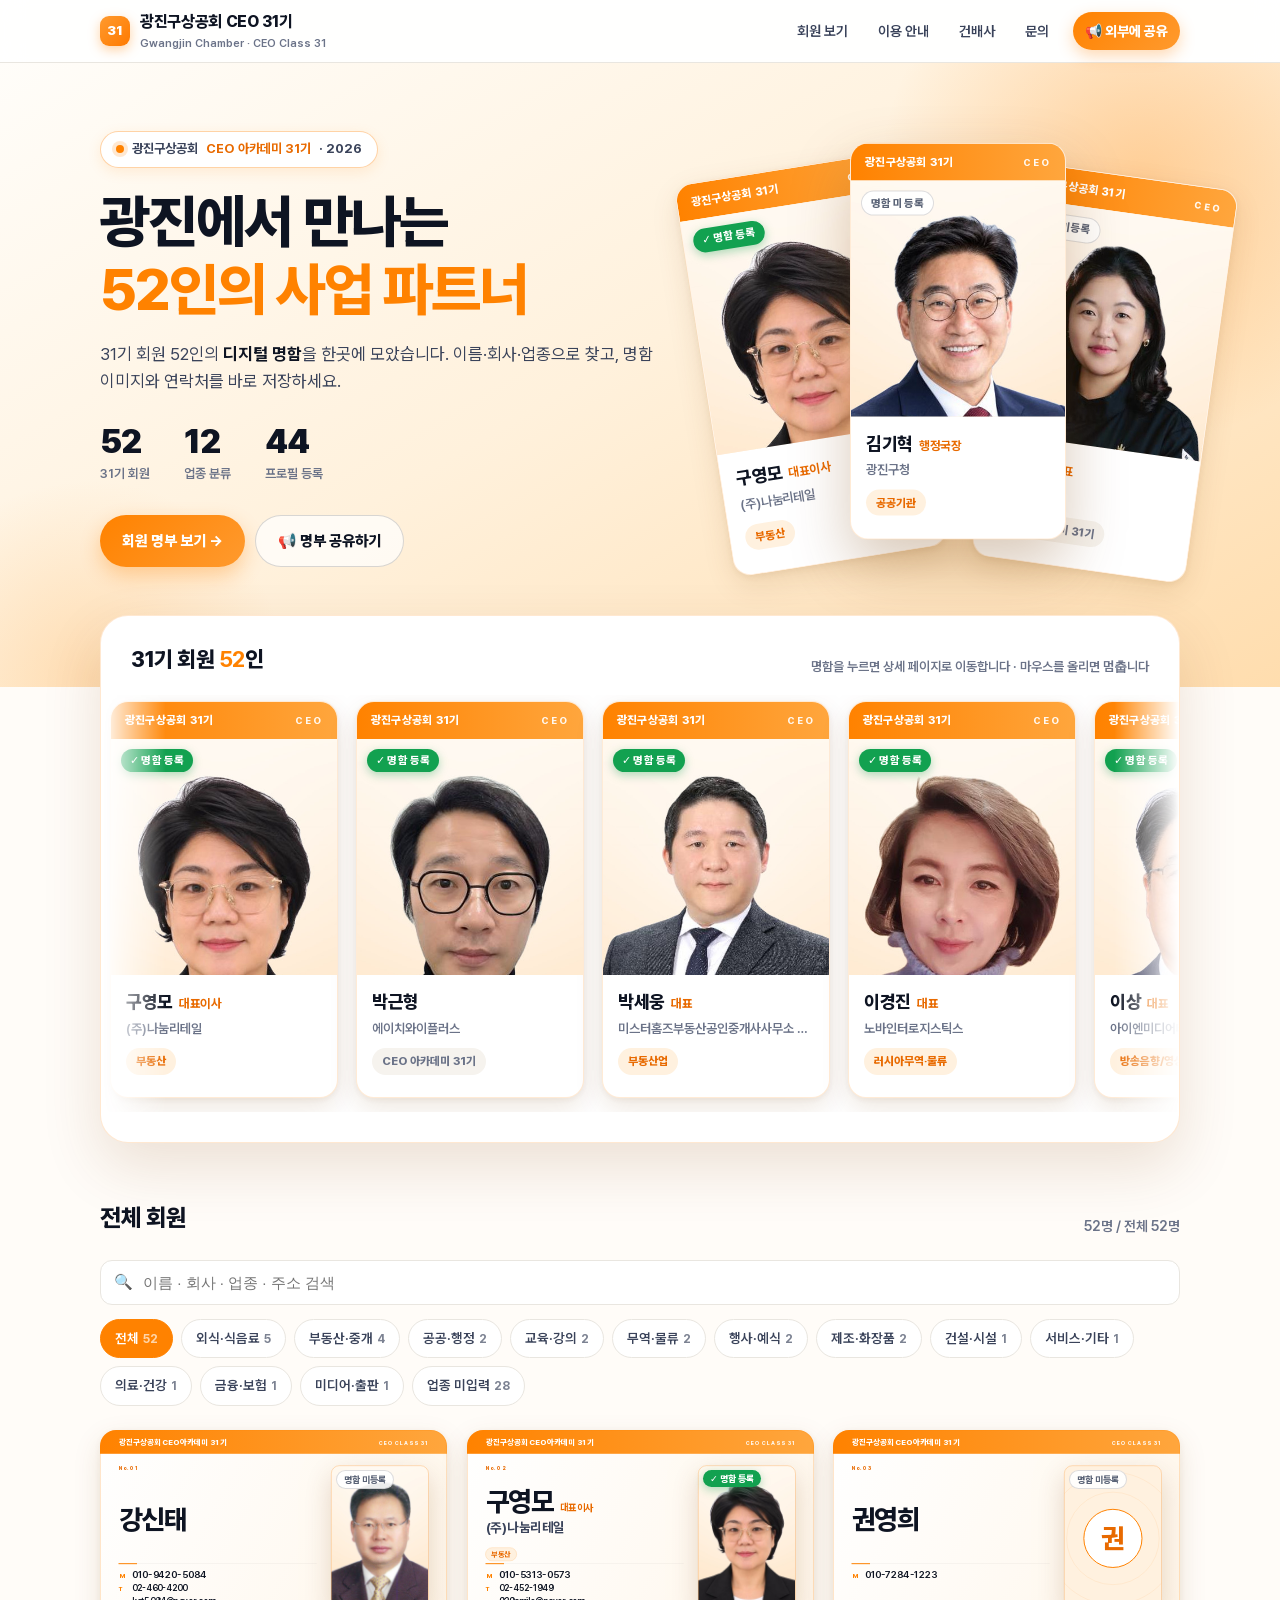
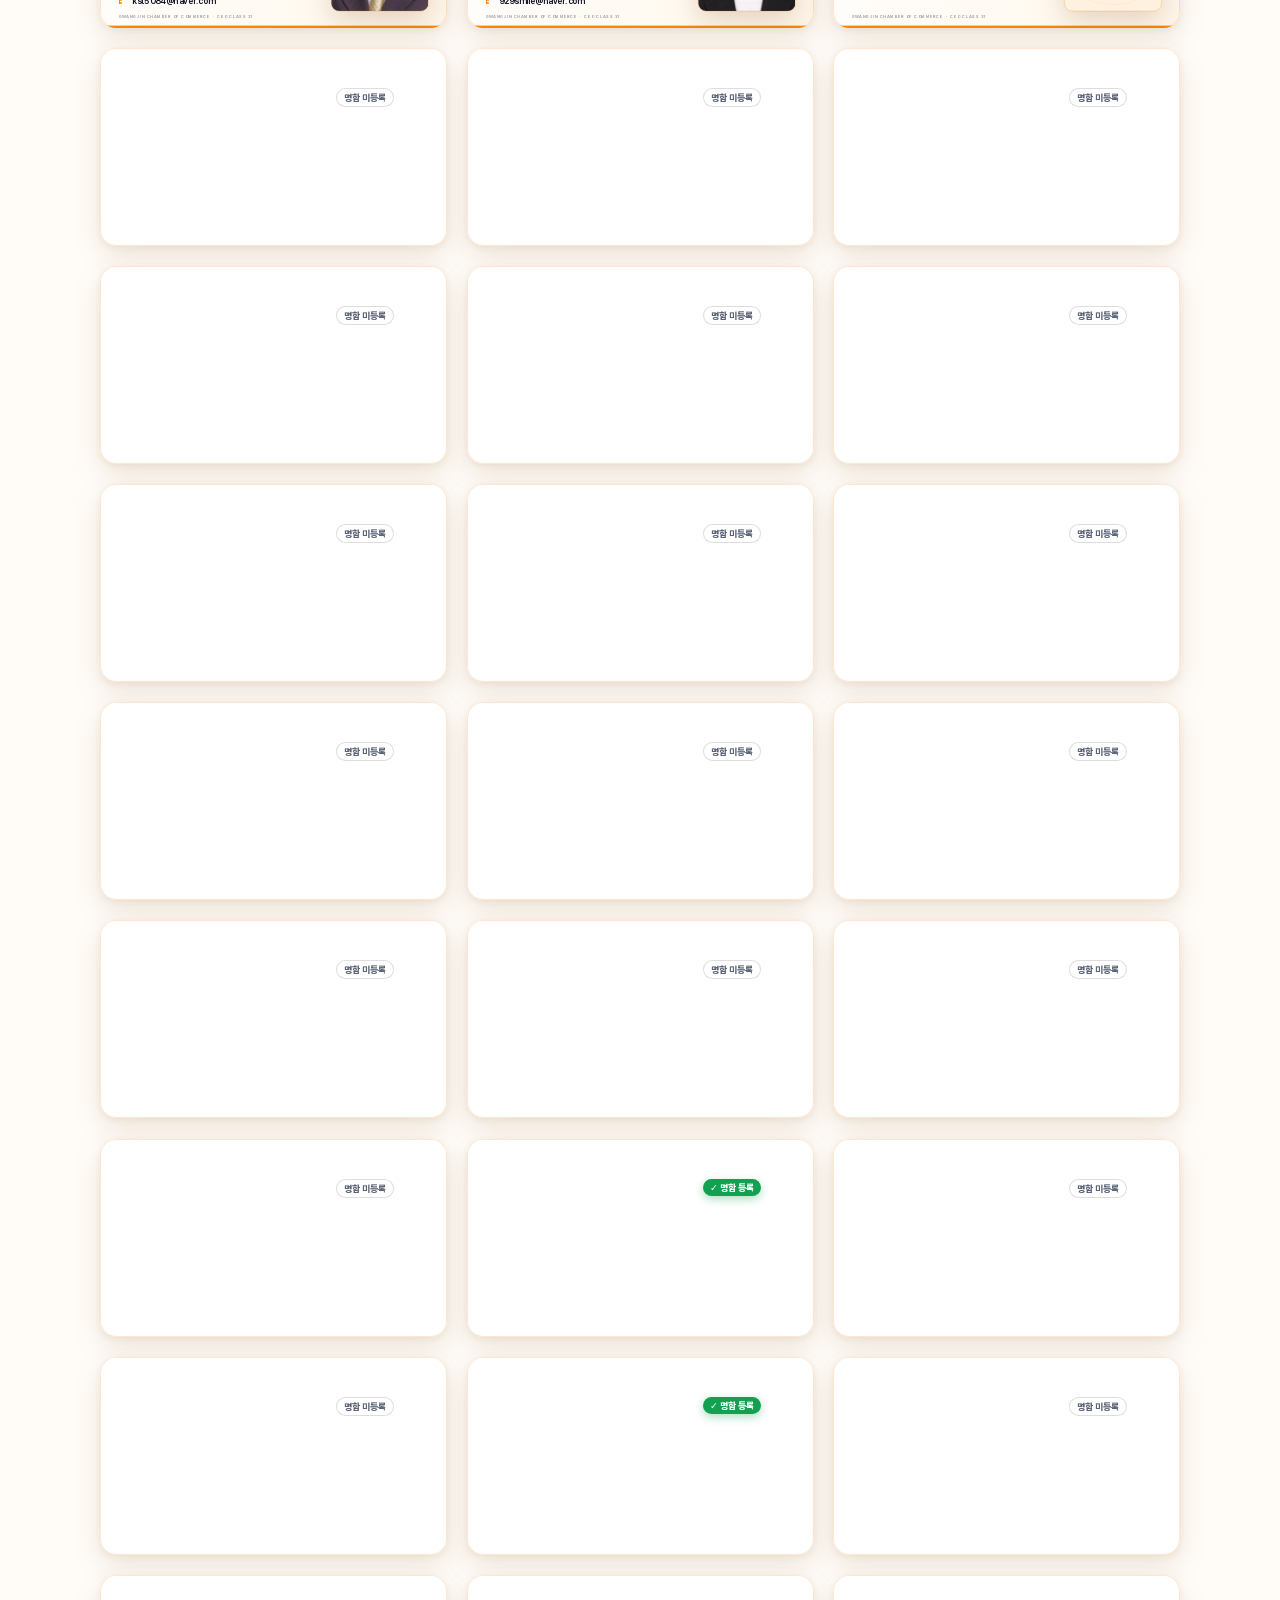
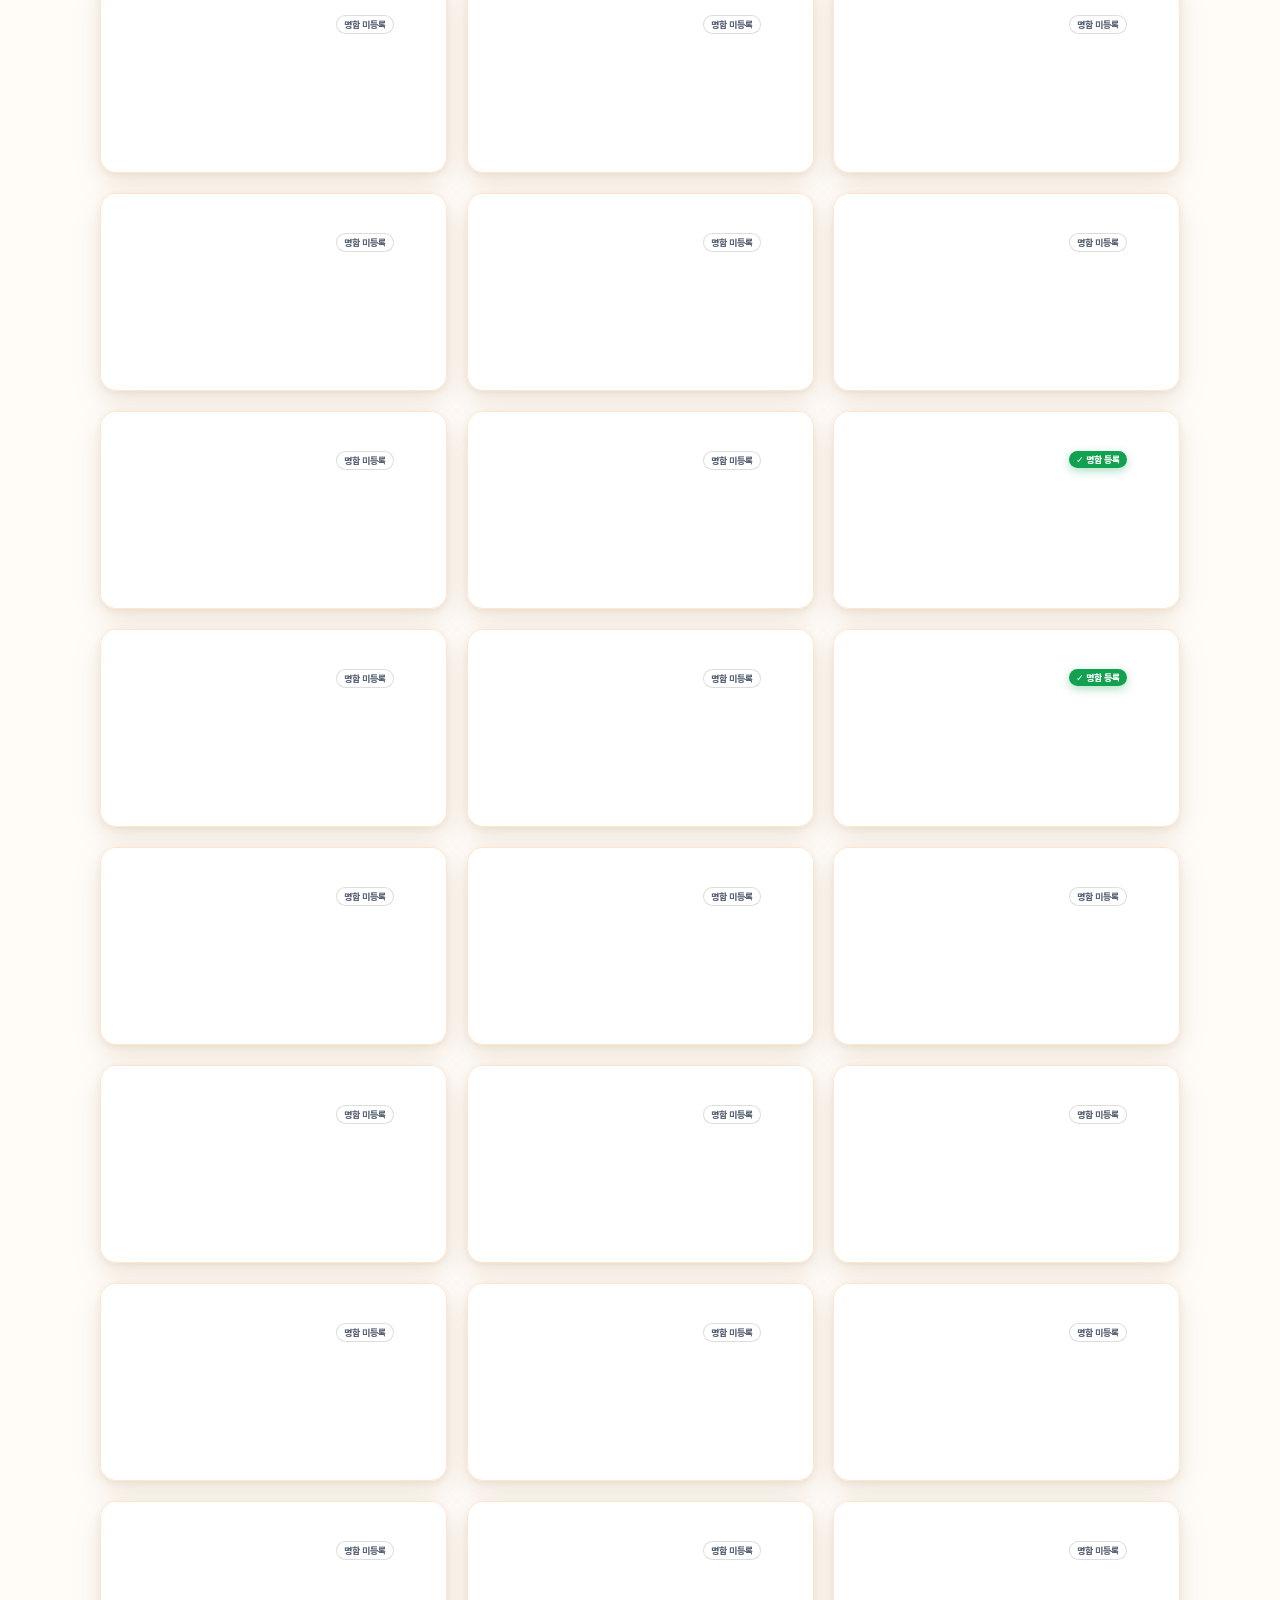
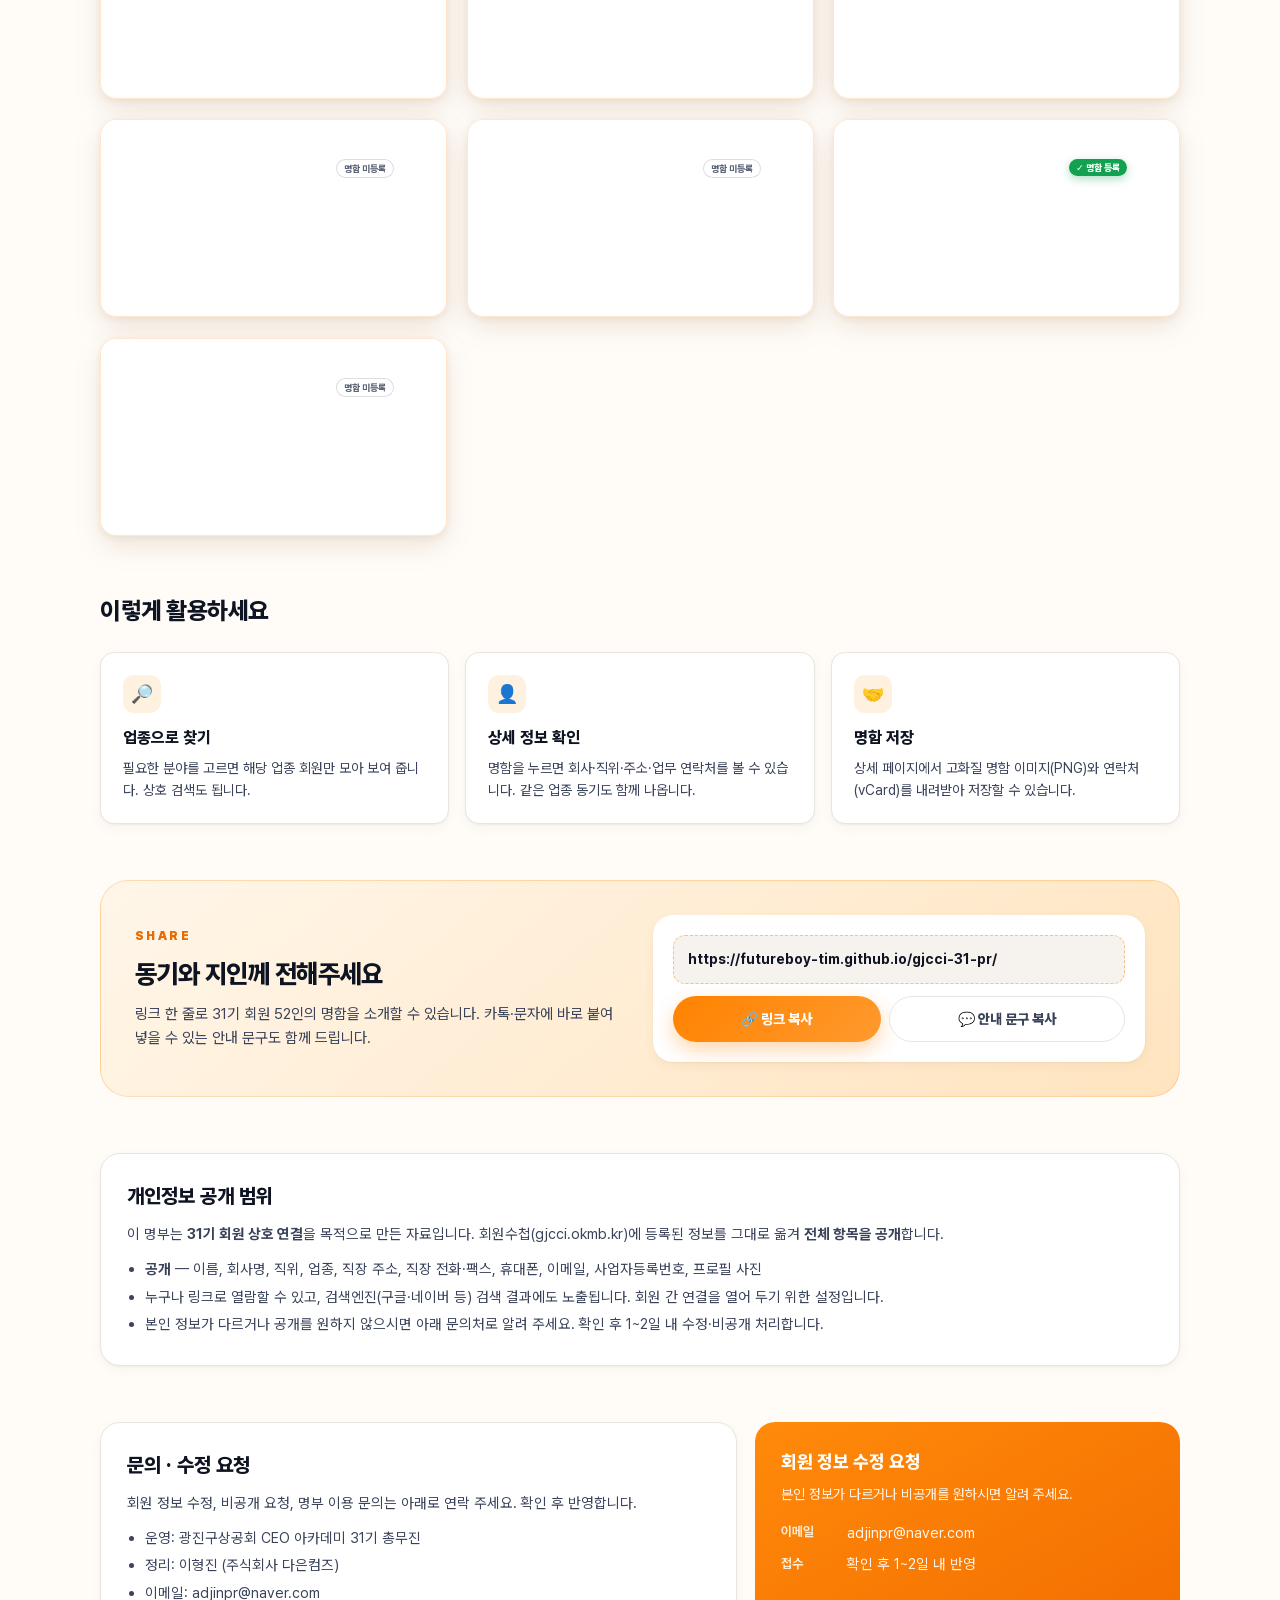
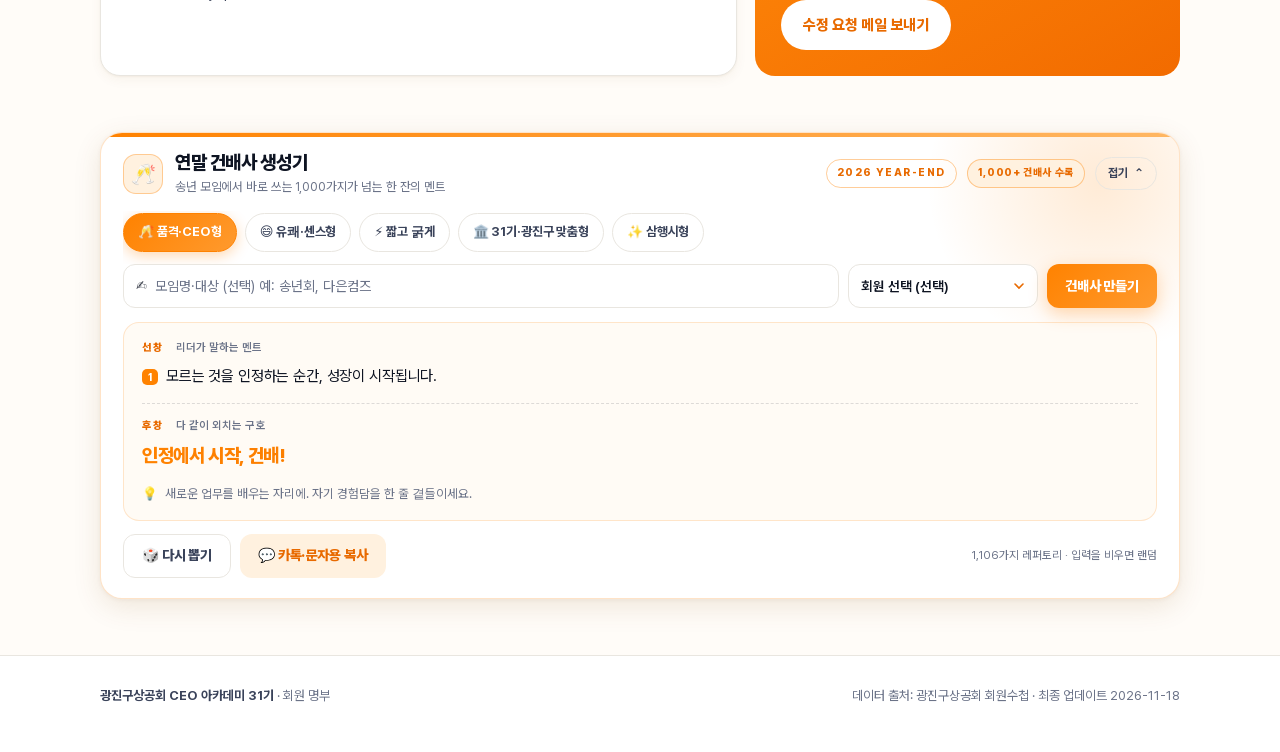
==== commit 5e384591: "사진 상단에 실제 명함 등록 여부 표시(명함 등록/미등록), 등록 회원을 흐름 앞쪽에 배치" ====
--- a/index.html
+++ b/index.html
@@ -19,7 +19,7 @@
 <meta name="twitter:card" content="summary_large_image" />
 <meta name="twitter:image" content="https://futureboy-tim.github.io/gjcci-31-pr/assets/og-image.png?v=3" />
 <meta property="og:site_name" content="광진구상공회 CEO 31기" />
-<link rel="stylesheet" href="assets/css/style.css?v=20261126d" />
+<link rel="stylesheet" href="assets/css/style.css?v=20261126e" />
 <link rel="preload" href="assets/fonts/Pretendard-31.woff2" as="font" type="font/woff2" crossorigin />
 </head>
 <body>
@@ -218,9 +218,9 @@
   </div>
 </footer>
 
-<script src="assets/js/card.js?v=20261126d"></script>
-<script src="assets/js/app.js?v=20261126d"></script>
-<script src="assets/js/toast-data.js?v=20261126d"></script>
-<script src="assets/js/toast.js?v=20261126d"></script>
+<script src="assets/js/card.js?v=20261126e"></script>
+<script src="assets/js/app.js?v=20261126e"></script>
+<script src="assets/js/toast-data.js?v=20261126e"></script>
+<script src="assets/js/toast.js?v=20261126e"></script>
 </body>
 </html>
--- a/assets/css/style.css
+++ b/assets/css/style.css
@@ -98,8 +98,11 @@
   background:linear-gradient(90deg,#FF8200,#FFA63D);color:#fff;font-size:11.5px;font-weight:800;letter-spacing:.02em}
 .v-top span:last-child{font-size:9.5px;letter-spacing:.2em;opacity:.92}
 .v-photo{height:236px;background:#FFF1DF;display:grid;place-items:center;overflow:hidden;position:relative}
-.v-real{position:absolute;left:10px;bottom:10px;font-size:10.5px;font-weight:800;color:#fff;background:rgba(14,20,34,.72);
-  padding:4px 8px;border-radius:999px;letter-spacing:.02em}
+.v-real,.card-flag{position:absolute;font-weight:800;border-radius:999px;letter-spacing:.01em;white-space:nowrap;line-height:1.2;pointer-events:none}
+.v-real{left:10px;top:10px;font-size:11px;padding:5px 9px}
+.card-flag{left:68.2%;top:20%;font-size:clamp(8.5px,2.7cqw,11px);padding:.35em .7em}
+.v-real.on,.card-flag.on{color:#fff;background:#12A150;box-shadow:0 3px 10px rgba(18,161,80,.35)}
+.v-real.off,.card-flag.off{color:#5B6477;background:rgba(255,255,255,.9);border:1px solid rgba(14,20,34,.14)}
 .v-photo img{width:100%;height:100%;object-fit:cover;object-position:top center}
 .v-mono{width:92px;height:92px;border-radius:50%;background:#fff;border:3px solid var(--brand);display:grid;place-items:center;
   font-size:40px;font-weight:800;color:var(--brand-2)}
@@ -170,7 +173,7 @@
 .grid{display:grid;grid-template-columns:repeat(auto-fill,minmax(330px,1fr));gap:20px}
 .biz-card{display:block;position:relative;border-radius:16px;overflow:hidden;
   box-shadow:var(--shadow-card);transition:transform .18s ease,box-shadow .18s ease;
-  background:#fff;isolation:isolate}
+  background:#fff;isolation:isolate;container-type:inline-size}
 .biz-card:hover{transform:translateY(-4px);box-shadow:0 18px 40px rgba(120,60,0,.20),0 3px 10px rgba(120,60,0,.10)}
 .biz-card:focus-visible{outline:3px solid var(--accent);outline-offset:3px}
 .biz-card canvas{display:block;width:100%;height:auto;aspect-ratio:1050/600}
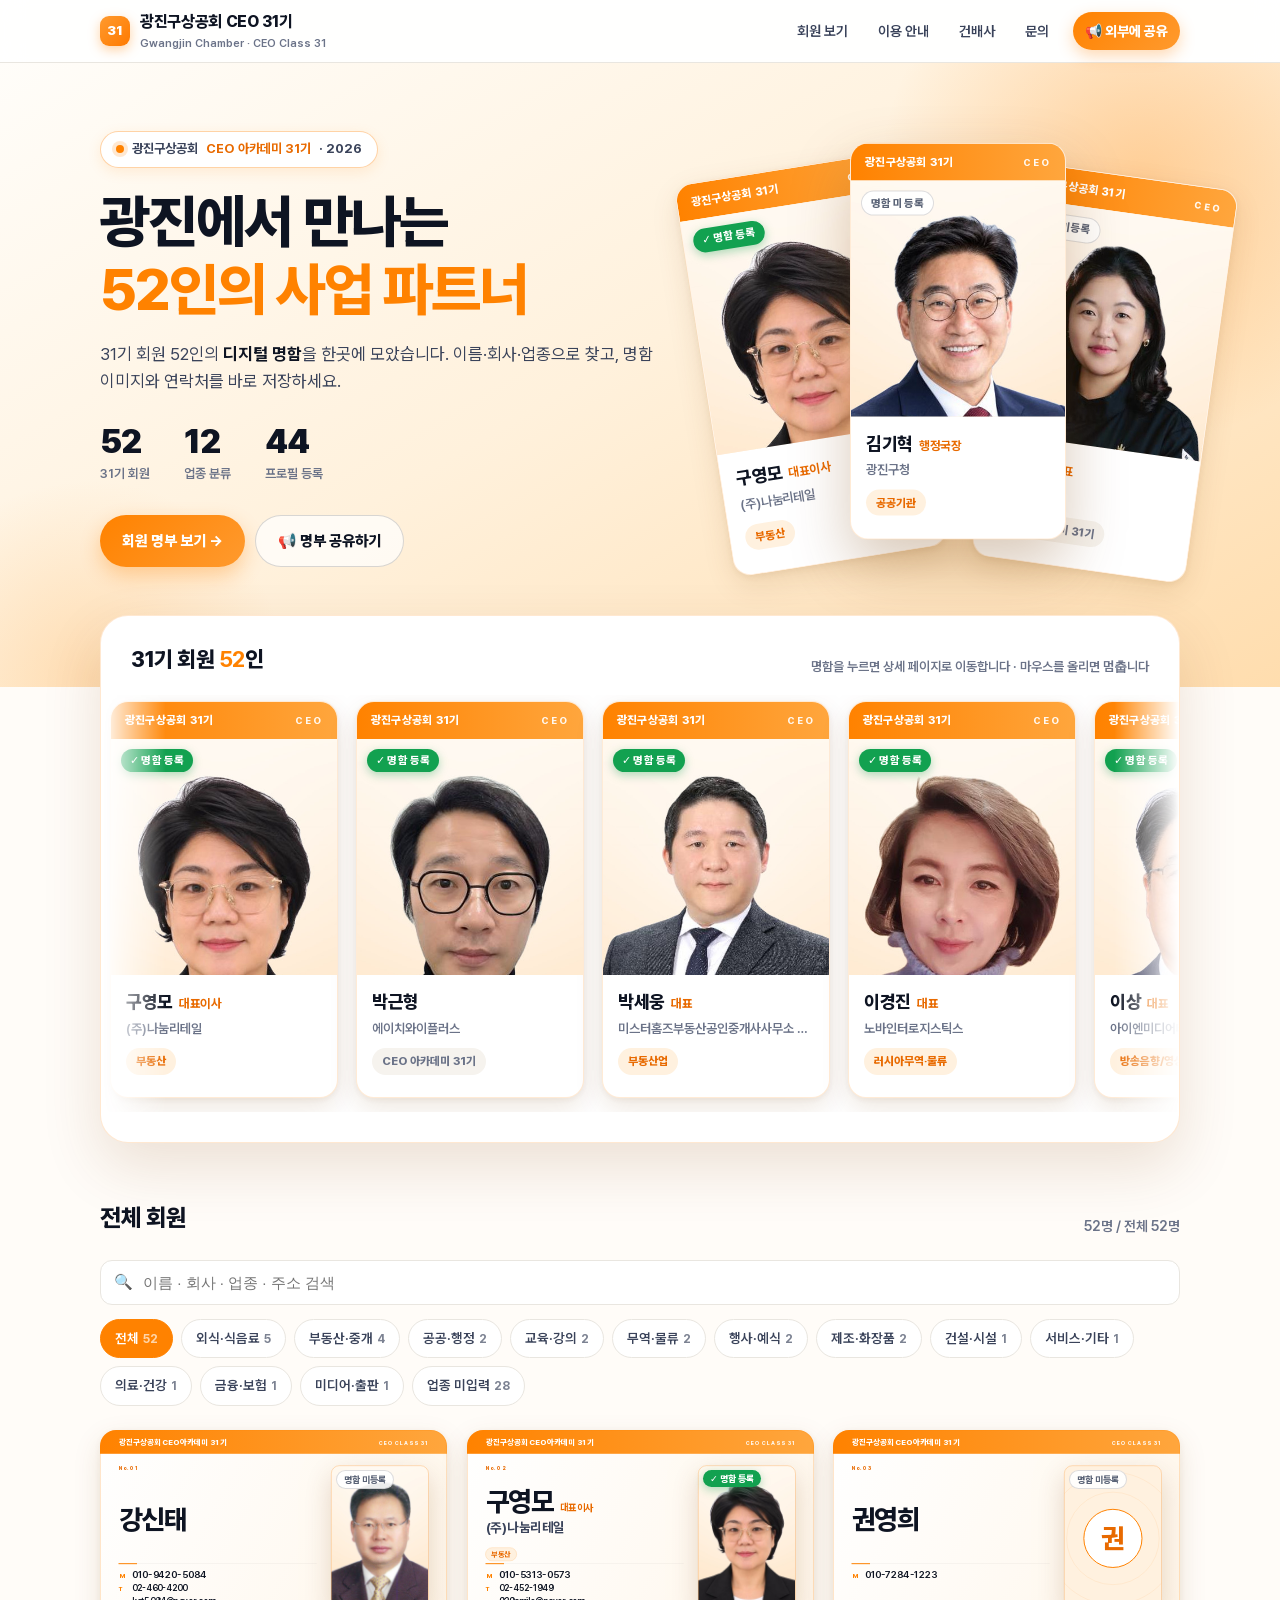
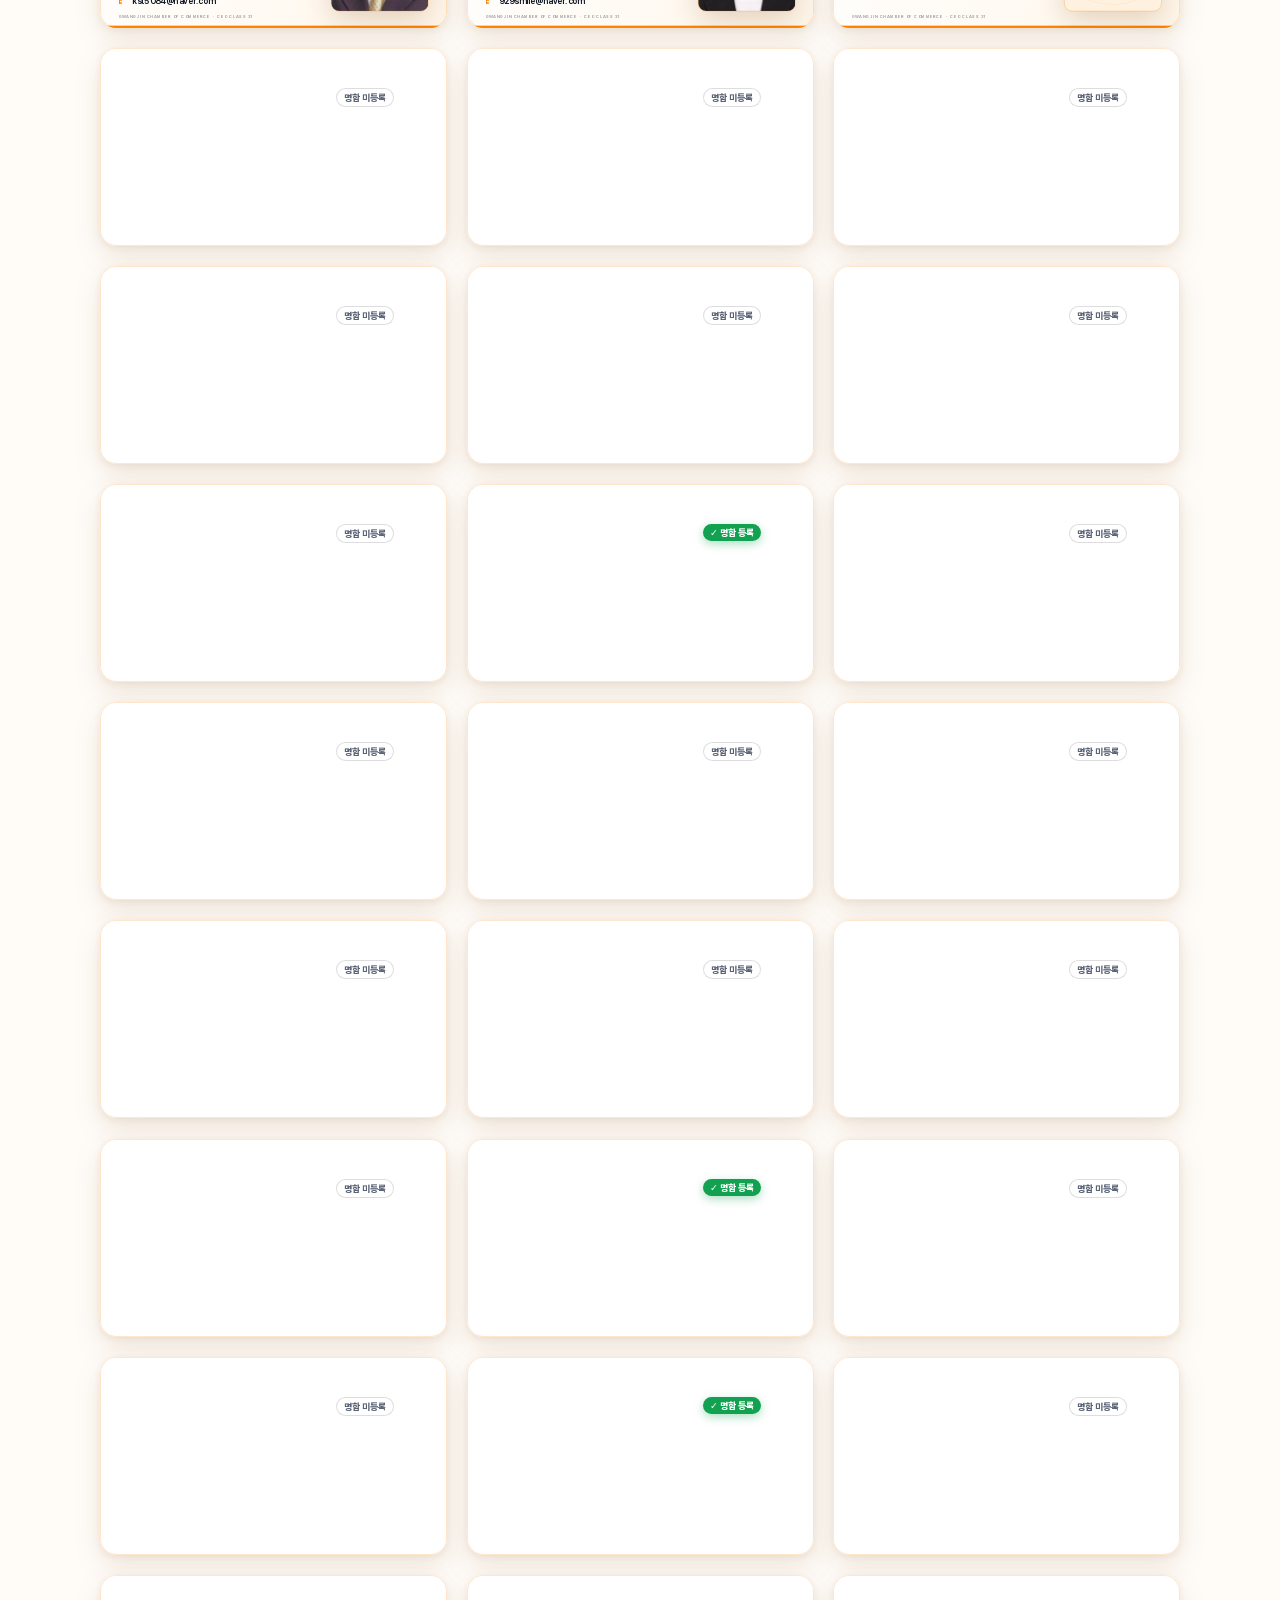
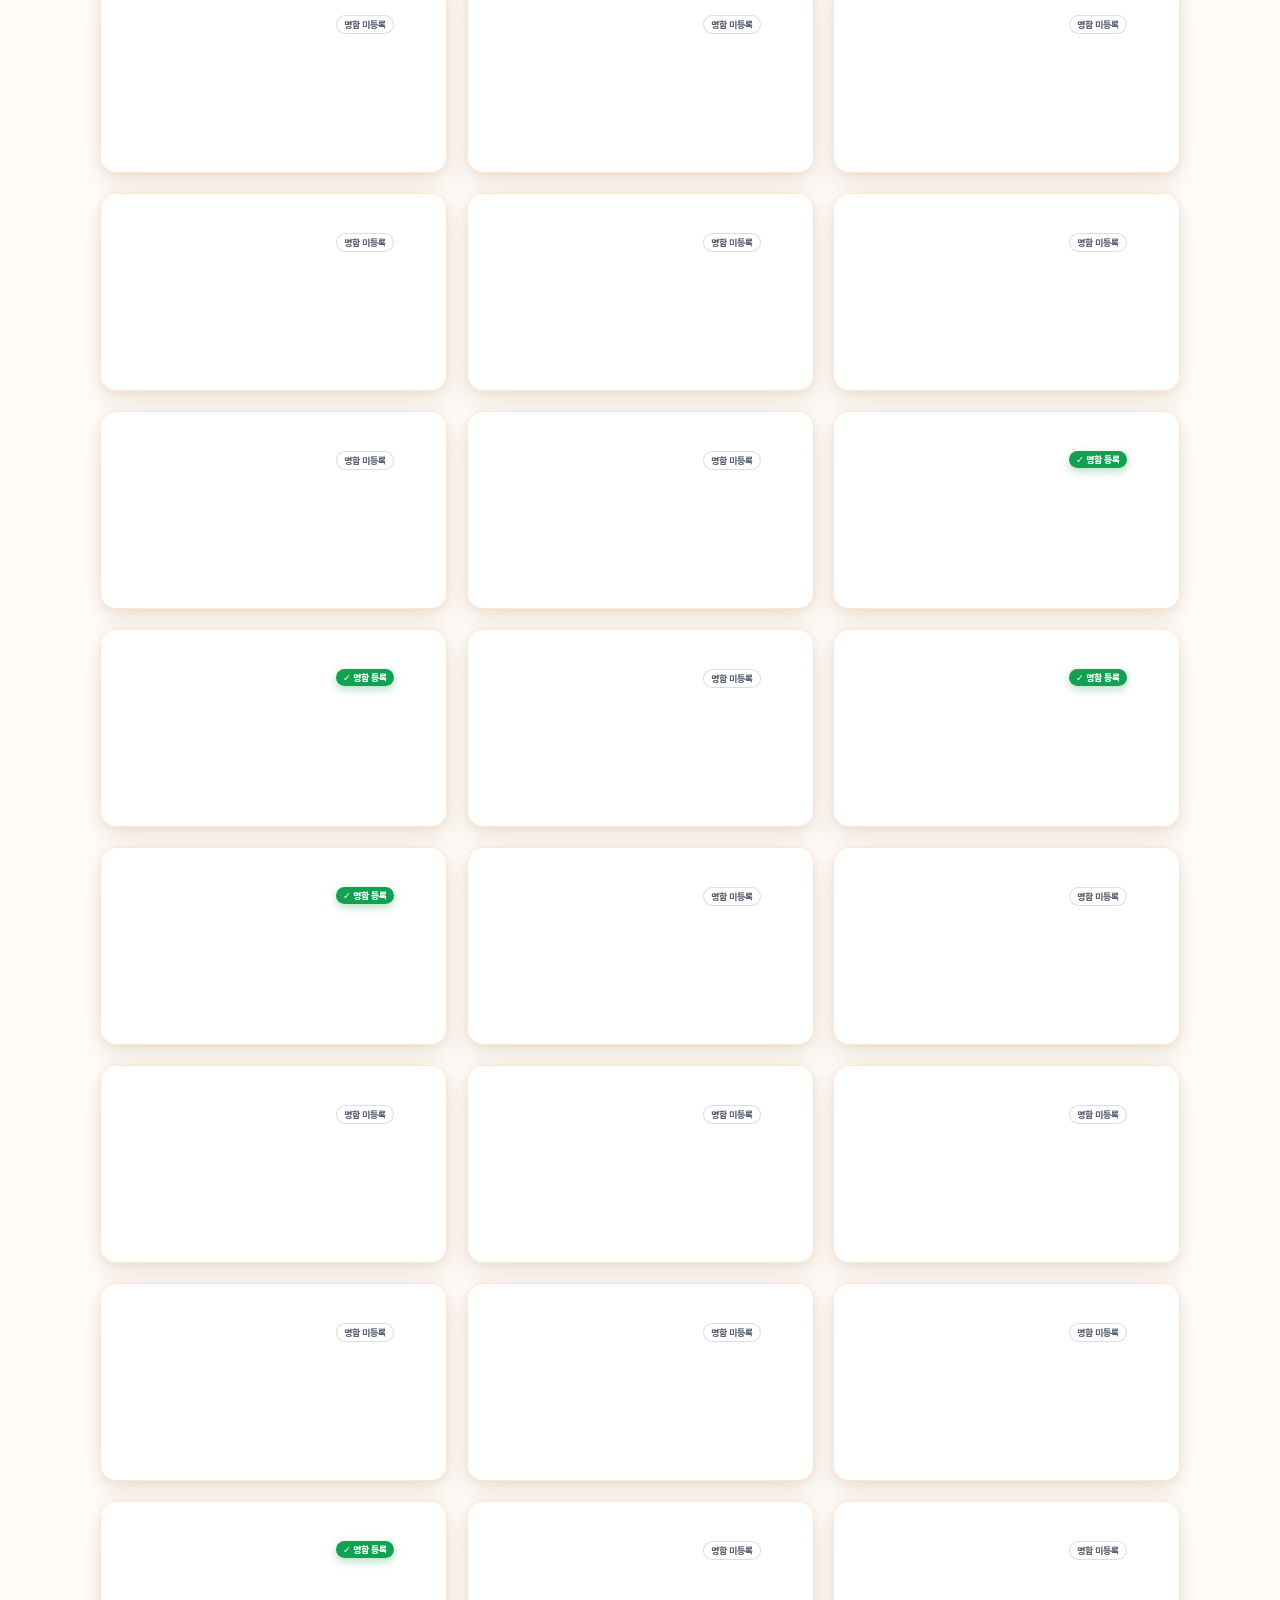
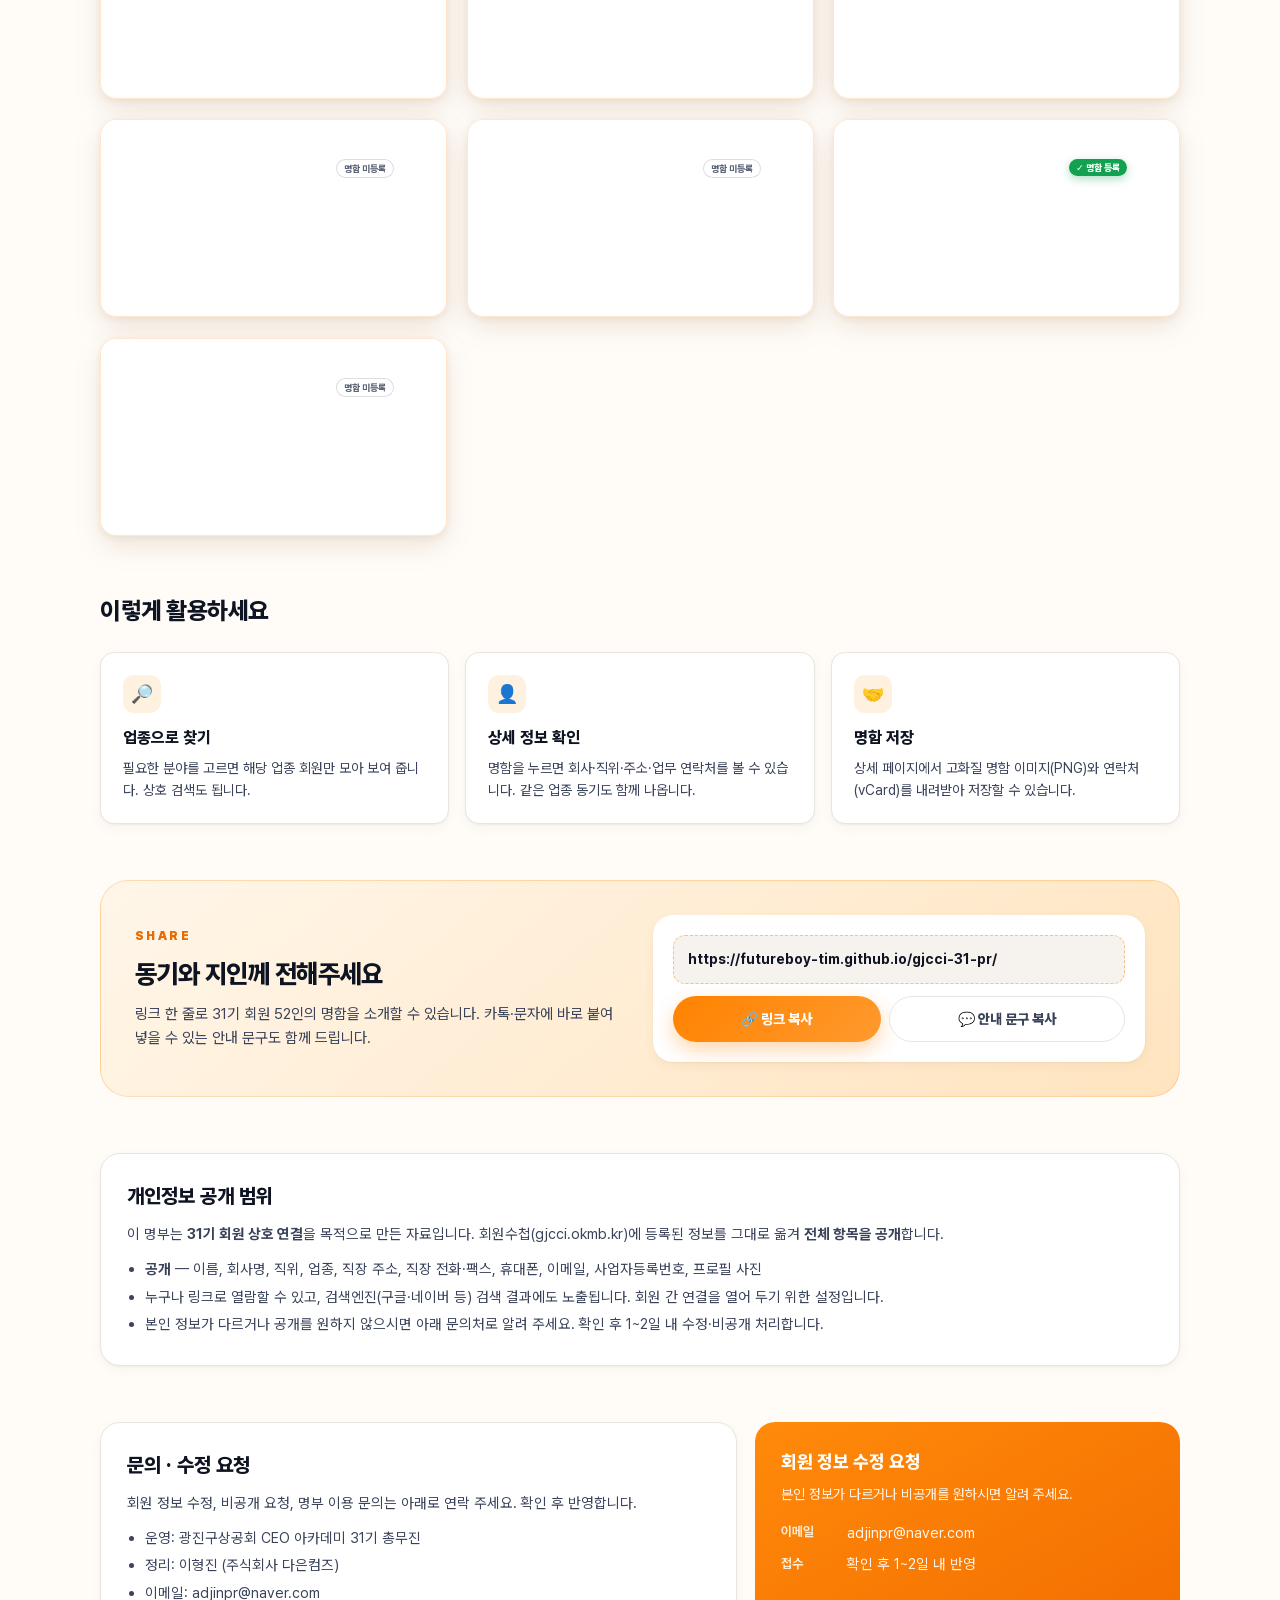
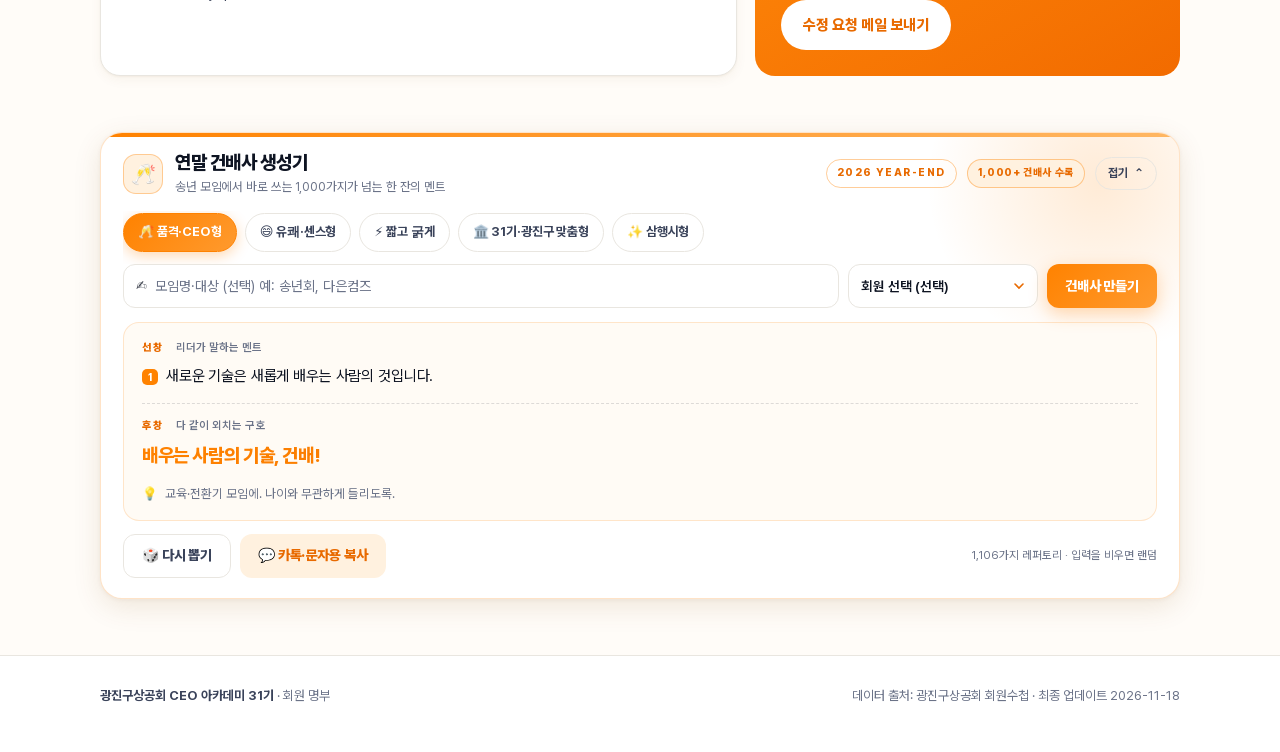
==== commit 9e12c962: "실제 명함 표시 크기 통일: 가로 9:5, 세로는 같은 크기를 세운 5:9" ====
--- a/index.html
+++ b/index.html
@@ -19,7 +19,7 @@
 <meta name="twitter:card" content="summary_large_image" />
 <meta name="twitter:image" content="https://futureboy-tim.github.io/gjcci-31-pr/assets/og-image.png?v=3" />
 <meta property="og:site_name" content="광진구상공회 CEO 31기" />
-<link rel="stylesheet" href="assets/css/style.css?v=20261126e" />
+<link rel="stylesheet" href="assets/css/style.css?v=20261126f" />
 <link rel="preload" href="assets/fonts/Pretendard-31.woff2" as="font" type="font/woff2" crossorigin />
 </head>
 <body>
@@ -218,9 +218,9 @@
   </div>
 </footer>
 
-<script src="assets/js/card.js?v=20261126e"></script>
-<script src="assets/js/app.js?v=20261126e"></script>
-<script src="assets/js/toast-data.js?v=20261126e"></script>
-<script src="assets/js/toast.js?v=20261126e"></script>
+<script src="assets/js/card.js?v=20261126f"></script>
+<script src="assets/js/app.js?v=20261126f"></script>
+<script src="assets/js/toast-data.js?v=20261126f"></script>
+<script src="assets/js/toast.js?v=20261126f"></script>
 </body>
 </html>
--- a/assets/css/style.css
+++ b/assets/css/style.css
@@ -467,7 +467,11 @@
   border:1px solid var(--line);box-shadow:var(--shadow-card);cursor:pointer;transition:transform .18s ease}
 .real-img:hover{transform:translateY(-3px)}
 .real-img:focus-visible{outline:3px solid var(--brand);outline-offset:3px}
-.real-img img{display:block;width:100%;height:auto}
+.real-img{aspect-ratio:9/5;background:#fff}
+.real-img img{display:block;width:100%;height:100%;object-fit:cover}
+.real-img img.fit-all{object-fit:contain}
+/* 세로 명함: 가로 명함(9:5)을 그대로 세운 크기 */
+.real-item.portrait .real-img{aspect-ratio:5/9;width:calc(100% * 5 / 9);margin:0 auto}
 .real-item figcaption{margin-top:8px;text-align:center;font-size:12.5px;font-weight:700;color:var(--ink-3)}
 .real-actions{margin-top:16px}
 @media (max-width:640px){
